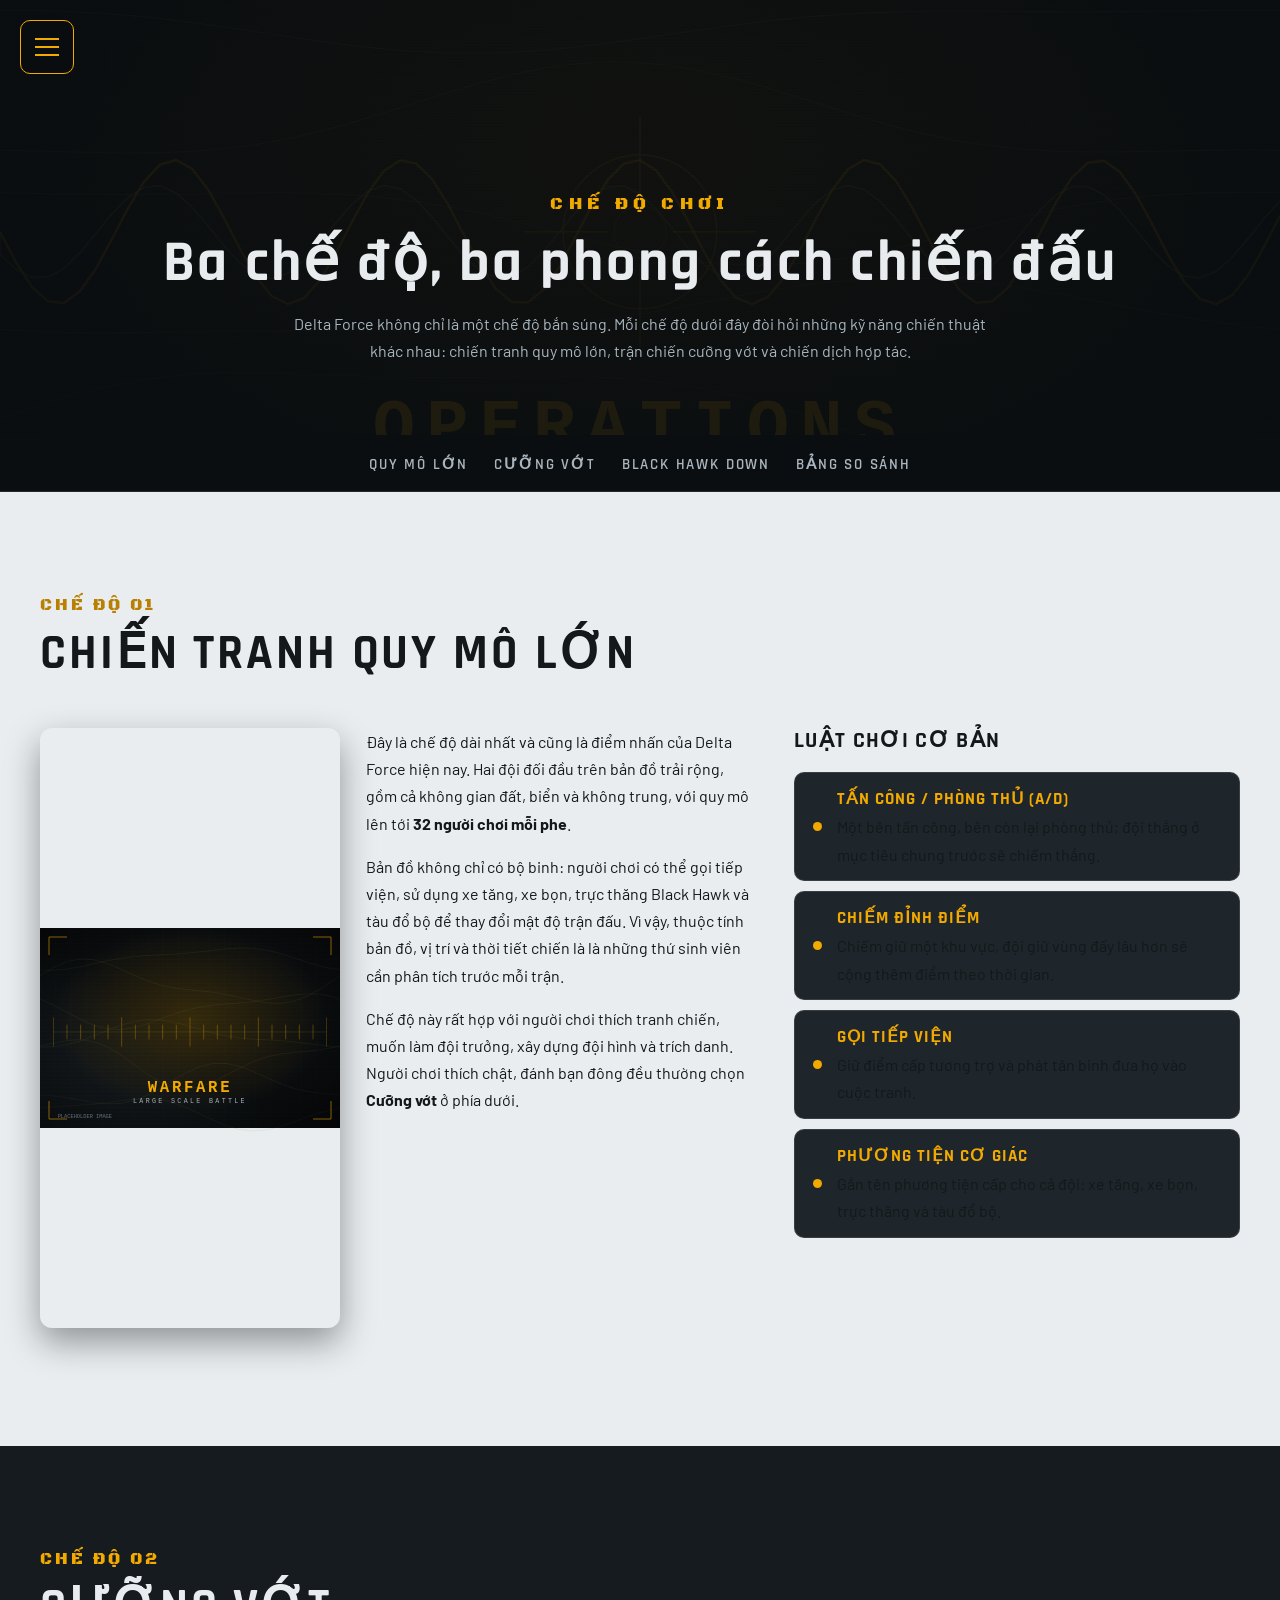
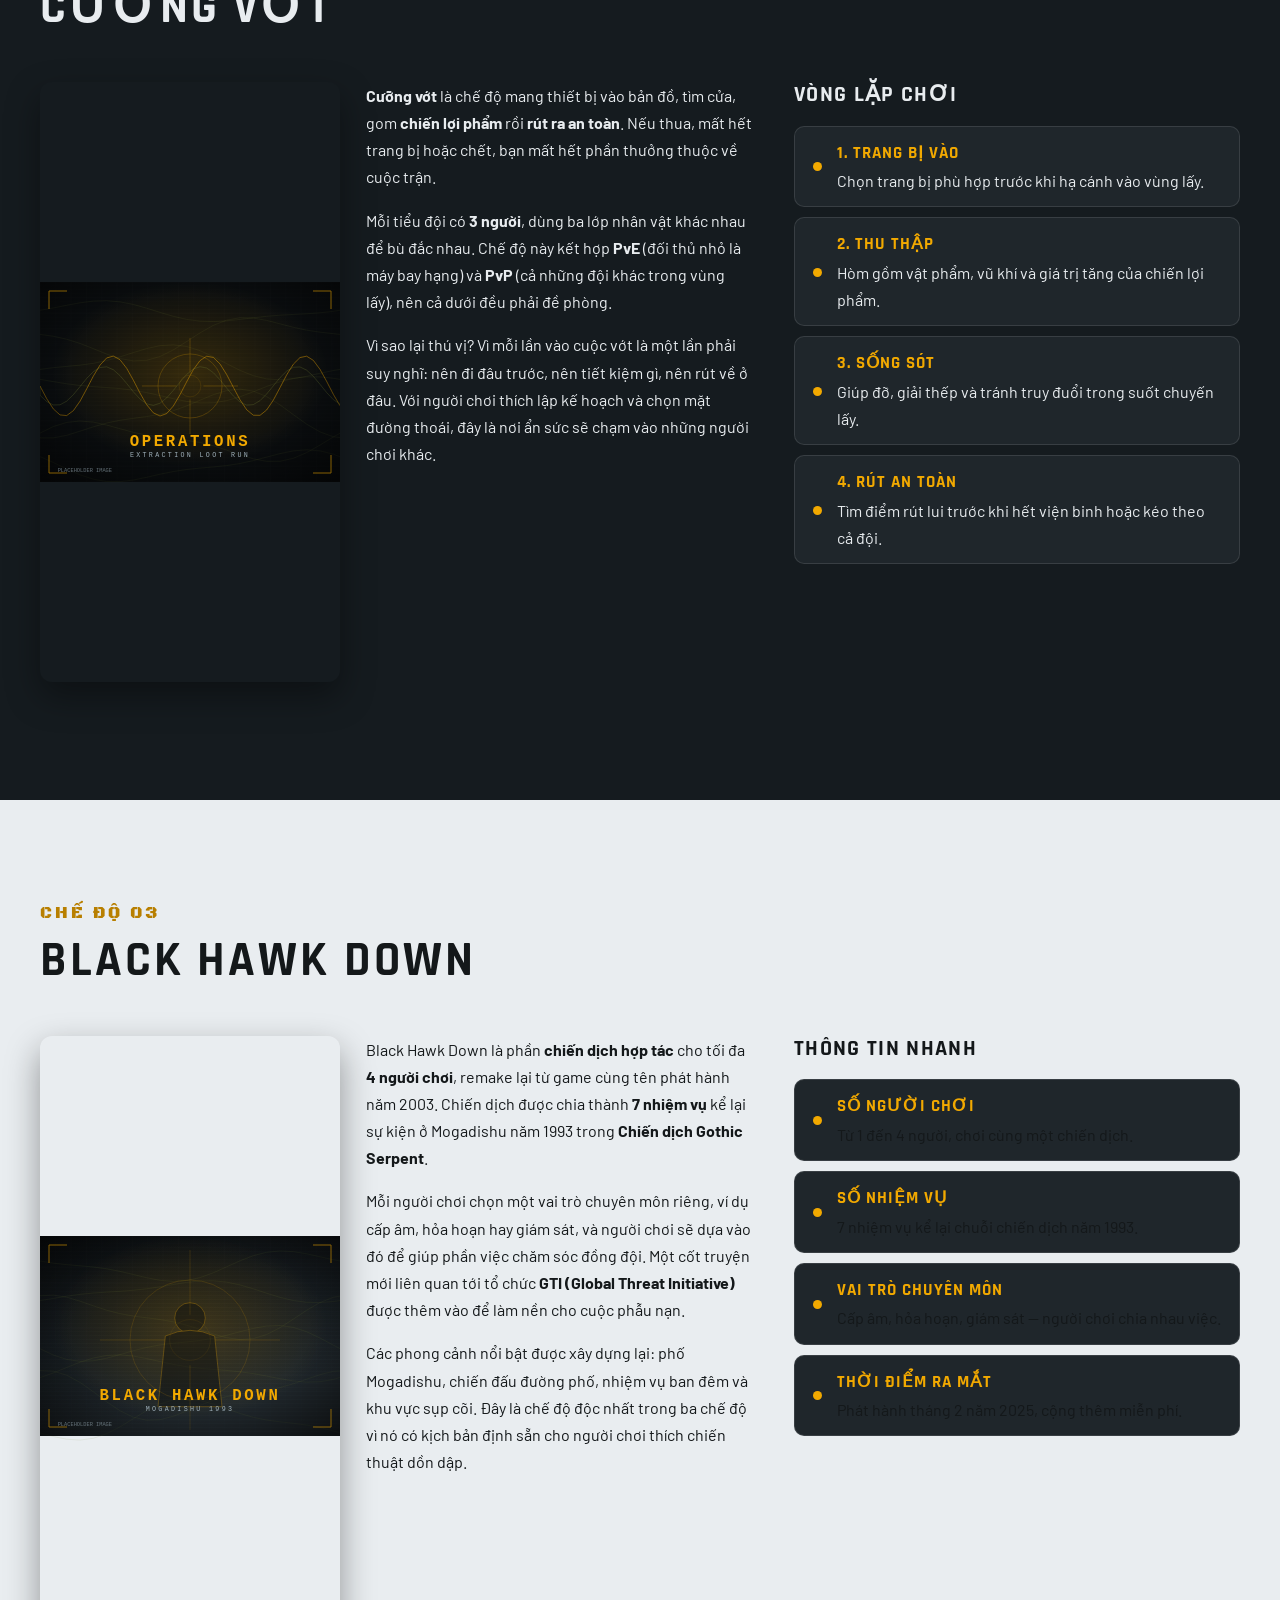
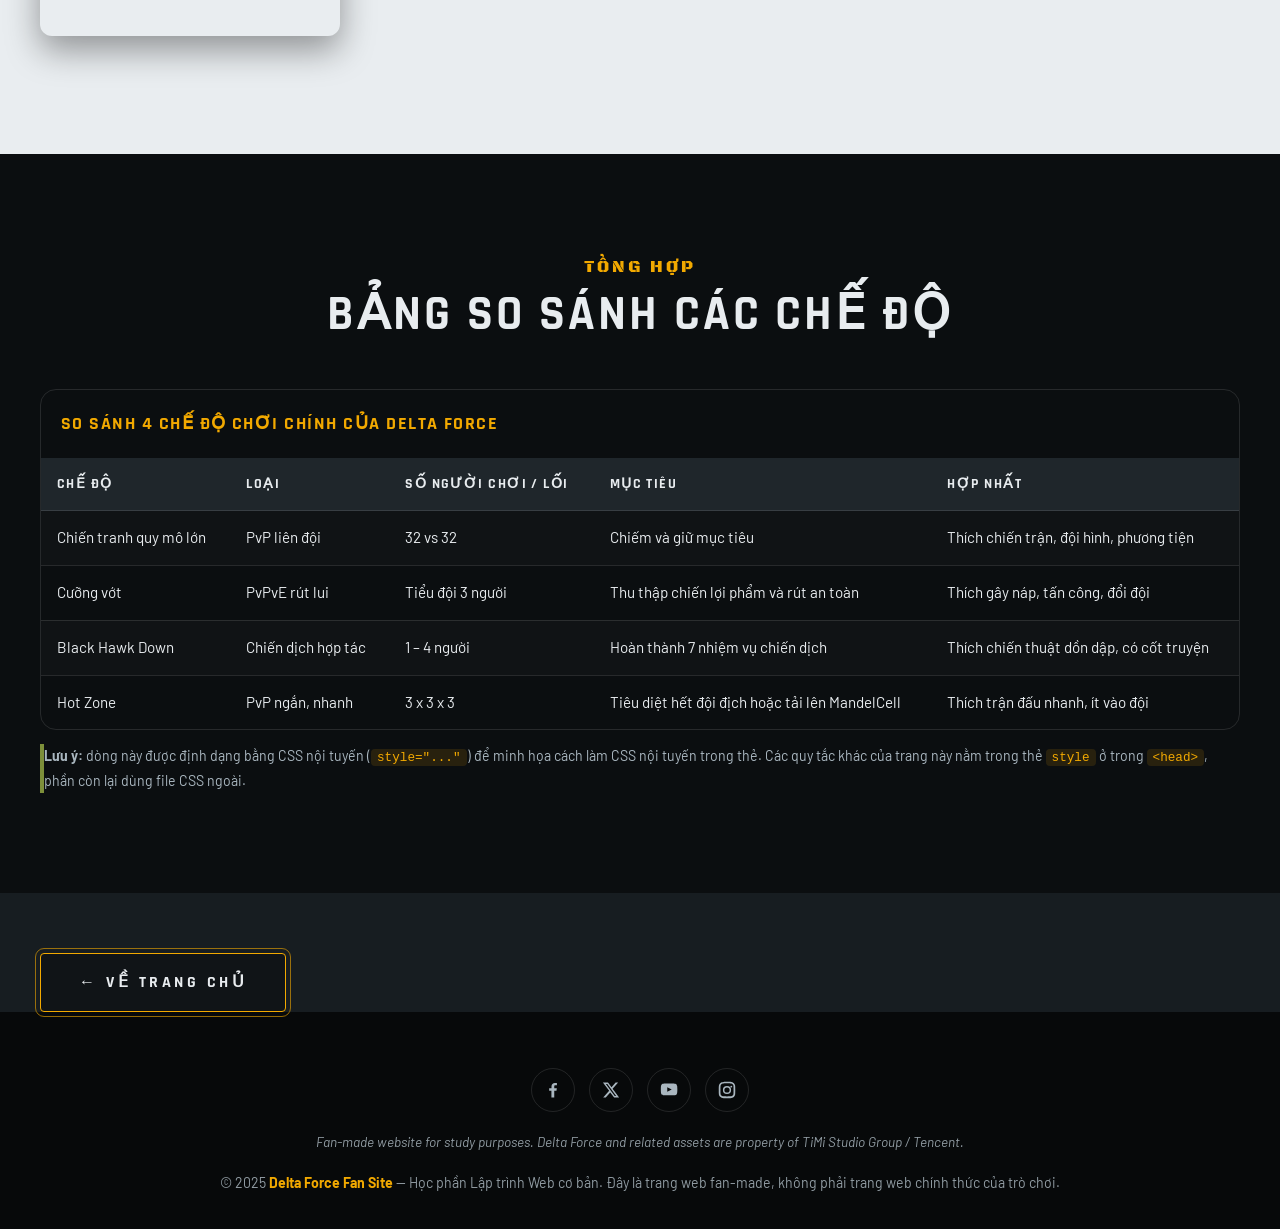
==== modes.html @ 4d18721b "up" ====
<!DOCTYPE html>
<html lang="vi">

<head>
    <meta charset="UTF-8">
    <meta name="viewport" content="width=device-width, initial-scale=1.0">
    <meta name="description"
        content="Chi tiết ba chế độ chơi của Delta Force: chiến tranh quy mô lớn, cưỡng vớt và chiến dịch Black Hawk Down, kèm bảng so sánh.">
    <meta name="author" content="Sinh viên - Học phần Lập trình Web cơ bản">
    <meta name="theme-color" content="#0b0e10">
    <title>Chế độ chơi | Delta Force - Fan-made</title>

    <!-- Y1: CSS ngoài (dùng chung với trang chủ) -->
    <link rel="preconnect" href="https://fonts.googleapis.com">
    <link rel="preconnect" href="https://fonts.gstatic.com" crossorigin>
    <link href="https://fonts.googleapis.com/css2?family=Rajdhani:wght@500;600;700&amp;family=Barlow:wght@400;500;600&amp;family=Black+Ops+One&amp;display=swap"
        rel="stylesheet">
    <link rel="stylesheet" href="css/style.css">
    <link rel="stylesheet" href="css/responsive.css">

    <!-- ============ Y1: CSS NỘI (internal) - chỉ dùng riêng cho trang này ============ -->
    <style>
        /* Đầu trang của trang con */
        .page-head {
            padding: 190px 0 70px;
            background:
                linear-gradient(rgba(11, 14, 16, .82), rgba(11, 14, 16, .92)),
                url("images/hero-2.svg") center / cover no-repeat;
            text-align: center;
        }

        .page-head__title {
            margin: 8px 0 14px;
            font-size: clamp(2.2rem, 6vw, 3.6rem);
        }

        .page-head__text {
            max-width: 720px;
            margin: 0 auto;
            color: var(--text-muted);
        }

        /* Thanh điều hướng nhanh giữa các mục (position: sticky) */
        .jump-nav {
            position: sticky;
            top: 0;
            z-index: 40;
            background: rgba(11, 14, 16, .96);
            border-bottom: 1px solid var(--line);
        }

        .jump-nav__list {
            display: flex;
            flex-wrap: wrap;
            justify-content: center;
            gap: 8px 26px;
            margin: 0;
            padding: 14px 0;
            list-style: none;
        }

        .jump-nav__link {
            font-family: var(--font-head);
            font-size: .95rem;
            font-weight: 600;
            letter-spacing: .12em;
            text-transform: uppercase;
            color: var(--text-muted);
        }

        .jump-nav__link:hover,
        .jump-nav__link:focus-visible {
            color: var(--accent);
        }

        /* Y3: float + clearfix - ảnh chạy bên cạnh văn bản */
        .mode-detail__prose::after {
            content: "";
            display: block;
            clear: both;
        }

        .mode-detail__float {
            float: left;
            width: 300px;
            margin: 0 26px 18px 0;
            border-radius: 12px;
            box-shadow: var(--shadow);
        }

        /* Bố cục 2 cột: văn bản + khung luật chơi */
        .mode-detail__grid {
            display: grid;
            grid-template-columns: 1.6fr 1fr;
            gap: 40px;
            align-items: start;
        }

        .mode-detail__aside-title {
            margin: 0 0 6px;
            font-family: var(--font-head);
            font-size: 1.4rem;
            letter-spacing: .06em;
            text-transform: uppercase;
        }

        /* Danh sách luật chơi */
        .rule-list {
            margin: 18px 0 0;
            padding: 0;
            list-style: none;
            display: grid;
            gap: 10px;
        }

        .rule-list__item {
            position: relative;
            padding: 12px 16px 12px 42px;
            background: var(--panel-2);
            border: 1px solid var(--line);
            border-radius: 10px;
        }

        /* Nút chấm to nhỏ bằng CSS thuần (không dùng icon) */
        .rule-list__item::before {
            content: "";
            position: absolute;
            left: 18px;
            top: 50%;
            width: 9px;
            height: 9px;
            margin-top: -4px;
            background: var(--accent);
            border-radius: 50%;
        }

        .rule-list__name {
            display: block;
            font-family: var(--font-head);
            font-size: 1.05rem;
            font-weight: 700;
            letter-spacing: .06em;
            text-transform: uppercase;
            color: var(--accent);
        }

        /* Bảng so sánh - cho phép cuộn ngang trên màn hình nhỏ */
        .table-wrap {
            overflow-x: auto;
            border: 1px solid var(--line);
            border-radius: 16px;
        }

        .compare-table {
            width: 100%;
            min-width: 720px;
            border-collapse: collapse;
            font-size: .95rem;
        }

        .compare-table caption {
            padding: 18px 20px;
            font-family: var(--font-head);
            font-size: 1.15rem;
            font-weight: 700;
            letter-spacing: .08em;
            text-transform: uppercase;
            text-align: left;
            color: var(--accent);
        }

        .compare-table th,
        .compare-table td {
            padding: 14px 16px;
            text-align: left;
            border-bottom: 1px solid var(--line);
        }

        .compare-table thead th {
            background: var(--panel-2);
            font-family: var(--font-head);
            font-size: .9rem;
            letter-spacing: .1em;
            text-transform: uppercase;
            color: var(--text);
            white-space: nowrap;
        }

        /* Y2: sọc kẻ xen kẽ bằng :nth-child - không dùng !important */
        .compare-table tbody tr:nth-child(odd) {
            background: rgba(255, 255, 255, .02);
        }

        /* Y2: hover đổi nền hàng */
        .compare-table tbody tr:hover {
            background: rgba(242, 169, 0, .12);
        }

        .compare-table tbody tr:last-child td {
            border-bottom: 0;
        }

        .table-hint {
            margin: 14px 0 0;
            font-size: .88rem;
            color: var(--text-muted);
        }

        .back-home {
            margin-top: 60px;
        }

        /* Đường kẻ nhấn mạnh cho dòng lưu ý */
        .note {
            border-left: 4px solid var(--accent);
        }

        @media (max-width: 768px) {
            .page-head {
                padding: 140px 0 56px;
            }

            .mode-detail__grid {
                grid-template-columns: 1fr;
                gap: 28px;
            }

            .mode-detail__float {
                float: none;
                width: 100%;
                margin: 0 0 18px;
            }
        }
    </style>
</head>

<body id="top">

    <!-- ============ MENU HAMBURGER THUẦN CSS (dùng :target) ============ -->
    <header class="site-header">
        <a class="nav-toggle" href="#menu" aria-label="Mở menu điều hướng">
            <span class="nav-toggle__bar" aria-hidden="true"></span>
            <span class="nav-toggle__bar" aria-hidden="true"></span>
            <span class="nav-toggle__bar" aria-hidden="true"></span>
        </a>

        <nav class="site-nav" id="menu" aria-label="Menu chính">
            <a class="site-nav__close" href="#top" aria-label="Đóng menu">&times;</a>
            <ul class="site-nav__list">
                <li class="site-nav__item"><a class="site-nav__link" href="index.html">Trang chủ</a></li>
                <li class="site-nav__item"><a class="site-nav__link" href="index.html#tinh-nang">Tính năng</a></li>
                <li class="site-nav__item"><a class="site-nav__link" href="index.html#gioi-thieu">Giới thiệu</a></li>
                <li class="site-nav__item"><a class="site-nav__link" href="index.html#lop-nhan-vat">Lớp
                        nhân vật</a></li>
                <li class="site-nav__item"><a class="site-nav__link" href="#che-do-1">Chế độ chơi</a></li>
                <li class="site-nav__item"><a class="site-nav__link" href="index.html#thu-vien">Thư
                        viện</a></li>
                <li class="site-nav__item"><a class="site-nav__link" href="index.html#lien-he">Liên hệ</a>
                </li>
            </ul>
        </nav>

        <a class="nav-overlay" href="#top" tabindex="-1" aria-hidden="true"></a>
    </header>

    <main>

        <!-- ============ ĐẦU TRANG ============ -->
        <section class="page-head">
            <div class="container">
                <p class="hero__kicker">Chế độ chơi</p>
                <h1 class="page-head__title">Ba chế độ, ba phong cách chiến đấu</h1>
                <p class="page-head__text">
                    Delta Force không chỉ là một chế độ bắn súng. Mỗi chế độ dưới đây đòi hỏi
                    những kỹ năng chiến thuật khác nhau: chiến tranh quy mô lớn, trận chiến
                    cưỡng vớt và chiến dịch hợp tác.
                </p>
            </div>
        </section>

        <!-- ============ ĐIỀU HƯỚNG NHANH (position: sticky) ============ -->
        <nav class="jump-nav" aria-label="Điều hướng nhanh">
            <div class="container">
                <ul class="jump-nav__list">
                    <li><a class="jump-nav__link" href="#che-do-1">Quy mô lớn</a></li>
                    <li><a class="jump-nav__link" href="#che-do-2">Cưỡng vớt</a></li>
                    <li><a class="jump-nav__link" href="#che-do-3">Black Hawk Down</a></li>
                    <li><a class="jump-nav__link" href="#bang-so-sanh">Bảng so sánh</a></li>
                </ul>
            </div>
        </nav>


        <!-- ============ CHẾ ĐỘ 1 ============ -->
        <section class="section mode-detail" id="che-do-1">
            <div class="container">
                <header class="section-head">
                    <p class="section-head__script">Chế độ 01</p>
                    <h2 class="section-head__title">Chiến tranh quy mô lớn</h2>
                </header>

                <div class="mode-detail__grid">
                    <!-- Y3: float + clearfix (ảnh chạy bên cạnh văn bản) -->
                    <div class="mode-detail__prose">
                        <img class="mode-detail__float" src="images/mode-warfare.svg"
                            alt="Ảnh minh họa chế độ chiến tranh quy mô lớn" width="900" height="600">
                        <p>
                            Đây là chế độ dài nhất và cũng là điểm nhấn của Delta Force hiện nay.
                            Hai đội đối đầu trên bản đồ trải rộng, gồm cả không gian đất, biển
                            và không trung, với quy mô lên tới <strong>32 người chơi mỗi phe</strong>.
                        </p>
                        <p>
                            Bản đồ không chỉ có bộ binh: người chơi có thể gọi tiếp viện, sử dụng
                            xe tăng, xe bọn, trực thăng Black Hawk và tàu đổ bộ để thay đổi
                            mật độ trận đấu. Vì vậy, thuộc tính bản đồ, vị trí và thời tiết chiến
                            là là những thứ sinh viên cần phân tích trước mỗi trận.
                        </p>
                        <p>
                            Chế độ này rất hợp với người chơi thích tranh chiến, muốn làm đội trưởng,
                            xây dựng đội hình và trích danh. Người chơi thích chật, đánh bạn
                            đông đều thường chọn <strong>Cưỡng vớt</strong> ở phía dưới.
                        </p>
                    </div>

                    <aside class="mode-detail__aside">
                        <h3 class="mode-detail__aside-title">Luật chơi cơ bản</h3>
                        <ul class="rule-list">
                            <li class="rule-list__item">
                                <span class="rule-list__name">Tấn công / Phòng thủ (A/D)</span>
                                Một bên tấn công, bên còn lại phòng thủ; đội thắng ở mục tiêu chung
                                trước sẽ chiếm thắng.
                            </li>
                            <li class="rule-list__item">
                                <span class="rule-list__name">Chiếm đỉnh điểm</span>
                                Chiếm giữ một khu vực, đội giữ vùng đấy lâu hơn sẽ cộng thêm
                                điểm theo thời gian.
                            </li>
                            <li class="rule-list__item">
                                <span class="rule-list__name">Gọi tiếp viện</span>
                                Giữ điểm cấp tương trợ và phát tân binh đưa họ vào cuộc tranh.
                            </li>
                            <li class="rule-list__item">
                                <span class="rule-list__name">Phương tiện cơ giác</span>
                                Gắn tên phương tiện cấp cho cả đội: xe tăng, xe bọn, trực thăng và
                                tàu đổ bộ.
                            </li>
                        </ul>
                    </aside>
                </div>
            </div>
        </section>


        <!-- ============ CHẾ ĐỘ 2 ============ -->
        <section class="section section--grey mode-detail" id="che-do-2">
            <div class="container">
                <header class="section-head">
                    <p class="section-head__script">Chế độ 02</p>
                    <h2 class="section-head__title">Cưỡng vớt</h2>
                </header>

                <div class="mode-detail__grid">
                    <div class="mode-detail__prose">
                        <img class="mode-detail__float" src="images/mode-operations.svg"
                            alt="Ảnh minh họa chế độ cưỡng vớt" width="900" height="600">
                        <p>
                            <strong>Cưỡng vớt</strong> là chế độ mang thiết bị vào bản đồ, tìm cửa,
                            gom <strong>chiến lợi phẩm</strong> rồi <strong>rút ra an toàn</strong>.
                            Nếu thua, mất hết trang bị hoặc chết, bạn mất hết phần thưởng
                            thuộc về cuộc trận.
                        </p>
                        <p>
                            Mỗi tiểu đội có <strong>3 người</strong>, dùng ba lớp nhân vật khác nhau
                            để bù đắc nhau. Chế độ này kết hợp <strong>PvE</strong> (đối thủ nhỏ là
                            máy bay hạng) và <strong>PvP</strong> (cả những đội khác trong vùng lấy),
                            nên cả dưới đều phải đề phòng.
                        </p>
                        <p>
                            Vì sao lại thú vị? Vì mỗi lần vào cuộc vớt là một lần phải suy nghĩ: nên đi
                            đâu trước, nên tiết kiệm gì, nên rút về ở đâu. Với người chơi thích lập
                            kế hoạch và chọn mặt đường thoái, đây là nơi ẩn sức sẽ chạm vào những
                            người chơi khác.
                        </p>
                    </div>

                    <aside class="mode-detail__aside">
                        <h3 class="mode-detail__aside-title">Vòng lặp chơi</h3>
                        <ul class="rule-list">
                            <li class="rule-list__item">
                                <span class="rule-list__name">1. Trang bị vào</span>
                                Chọn trang bị phù hợp trước khi hạ cánh vào vùng lấy.
                            </li>
                            <li class="rule-list__item">
                                <span class="rule-list__name">2. Thu thập</span>
                                Hòm gồm vật phẩm, vũ khí và giá trị tăng của chiến lợi phẩm.
                            </li>
                            <li class="rule-list__item">
                                <span class="rule-list__name">3. Sống sót</span>
                                Giúp đỡ, giải thếp và tránh truy đuổi trong suốt chuyến lấy.
                            </li>
                            <li class="rule-list__item">
                                <span class="rule-list__name">4. Rút an toàn</span>
                                Tìm điểm rút lui trước khi hết viện binh hoặc kéo theo cả đội.
                            </li>
                        </ul>
                    </aside>
                </div>
            </div>
        </section>


        <!-- ============ CHẾ ĐỘ 3 ============ -->
        <section class="section mode-detail" id="che-do-3">
            <div class="container">
                <header class="section-head">
                    <p class="section-head__script">Chế độ 03</p>
                    <h2 class="section-head__title">Black Hawk Down</h2>
                </header>

                <div class="mode-detail__grid">
                    <div class="mode-detail__prose">
                        <img class="mode-detail__float" src="images/mode-campaign.svg"
                            alt="Ảnh minh họa chiến dịch Black Hawk Down" width="900" height="600">
                        <p>
                            Black Hawk Down là phần <strong>chiến dịch hợp tác</strong> cho tối
                            đa <strong>4 người chơi</strong>, remake lại từ game cùng tên
                            phát hành năm 2003. Chiến dịch được chia thành
                            <strong>7 nhiệm vụ</strong> kể lại sự kiện ở Mogadishu năm 1993
                            trong <strong>Chiến dịch Gothic Serpent</strong>.
                        </p>
                        <p>
                            Mỗi người chơi chọn một vai trò chuyên môn riêng, ví dụ cấp âm,
                            hỏa hoạn hay giám sát, và người chơi sẽ dựa vào đó để giúp phần
                            việc chăm sóc đồng đội. Một cốt truyện mới liên quan tới tổ chức
                            <strong>GTI (Global Threat Initiative)</strong> được thêm vào
                            để làm nền cho cuộc phẫu nạn.
                        </p>
                        <p>
                            Các phong cảnh nổi bật được xây dựng lại: phố Mogadishu, chiến đấu
                            đường phố, nhiệm vụ ban đêm và khu vực sụp cõi. Đây là chế độ độc
                            nhất trong ba chế độ vì nó có kịch bản định sẵn cho người chơi
                            thích chiến thuật dồn dập.
                        </p>
                    </div>

                    <aside class="mode-detail__aside">
                        <h3 class="mode-detail__aside-title">Thông tin nhanh</h3>
                        <ul class="rule-list">
                            <li class="rule-list__item">
                                <span class="rule-list__name">Số người chơi</span>
                                Từ 1 đến 4 người, chơi cùng một chiến dịch.
                            </li>
                            <li class="rule-list__item">
                                <span class="rule-list__name">Số nhiệm vụ</span>
                                7 nhiệm vụ kể lại chuỗi chiến dịch năm 1993.
                            </li>
                            <li class="rule-list__item">
                                <span class="rule-list__name">Vai trò chuyên môn</span>
                                Cấp âm, hỏa hoạn, giám sát &mdash; người chơi chia nhau việc.
                            </li>
                            <li class="rule-list__item">
                                <span class="rule-list__name">Thời điểm ra mắt</span>
                                Phát hành tháng 2 năm 2025, cộng thêm miễn phí.
                            </li>
                        </ul>
                    </aside>
                </div>
            </div>
        </section>


        <!-- ============ BẢNG SO SÁNH ============ -->
        <section class="section section--dark" id="bang-so-sanh">
            <div class="container">
                <header class="section-head section-head--center">
                    <p class="section-head__script">Tổng hợp</p>
                    <h2 class="section-head__title">Bảng so sánh các chế độ</h2>
                </header>

                <!-- Y3: overflow-x để bảng không làm tràn trang khi màn hình nhỏ -->
                <div class="table-wrap" tabindex="0" role="region" aria-label="Bảng so sánh các chế độ chơi">
                    <table class="compare-table">
                        <caption>So sánh 4 chế độ chơi chính của Delta Force</caption>
                        <thead>
                            <tr>
                                <th scope="col">Chế độ</th>
                                <th scope="col">Loại</th>
                                <th scope="col">Số người chơi / lối</th>
                                <th scope="col">Mục tiêu</th>
                                <th scope="col">Hợp nhất</th>
                            </tr>
                        </thead>
                        <tbody>
                            <tr>
                                <td>Chiến tranh quy mô lớn</td>
                                <td>PvP liên đội</td>
                                <td>32 vs 32</td>
                                <td>Chiếm và giữ mục tiêu</td>
                                <td>Thích chiến trận, đội hình, phương tiện</td>
                            </tr>
                            <tr>
                                <td>Cưỡng vớt</td>
                                <td>PvPvE rút lui</td>
                                <td>Tiểu đội 3 người</td>
                                <td>Thu thập chiến lợi phẩm và rút an toàn</td>
                                <td>Thích gây náp, tấn công, đổi đội</td>
                            </tr>
                            <tr>
                                <td>Black Hawk Down</td>
                                <td>Chiến dịch hợp tác</td>
                                <td>1 &ndash; 4 người</td>
                                <td>Hoàn thành 7 nhiệm vụ chiến dịch</td>
                                <td>Thích chiến thuật dồn dập, có cốt truyện</td>
                            </tr>
                            <tr>
                                <td>Hot Zone</td>
                                <td>PvP ngắn, nhanh</td>
                                <td>3 x 3 x 3</td>
                                <td>Tiêu diệt hết đội địch hoặc tải lên MandelCell</td>
                                <td>Thích trận đấu nhanh, ít vào đội</td>
                            </tr>
                        </tbody>
                    </table>
                </div>

                <!-- Y1: ví dụ INLINE CSS (thuộc tính style nằm trong thẻ HTML) -->
                <p class="note table-hint" style="border-left-color: #7d8f3a;">
                    <strong>Lưu ý:</strong> dòng này được định dạng bằng CSS nội tuyến
                    (<code>style="..."</code>) để minh họa cách làm CSS nội tuyến trong thẻ. Các quy
                    tắc khác của trang này nằm trong thẻ <code>style</code> ở trong
                    <code>&lt;head&gt;</code>, phần còn lại dùng file CSS ngoài.
                </p>
            </div>
        </section>

        <div class="container back-home">
            <a class="btn btn--outline-dark" href="index.html">&larr; Về trang chủ</a>
        </div>

    </main>


    <!-- ============ Y3: FOOTER ============ -->
    <footer class="site-footer">
        <div class="container site-footer__inner">

            <ul class="social">
                <li class="social__item">
                    <a class="social__link" href="#" aria-label="Facebook">
                        <svg viewBox="0 0 24 24" width="20" height="20" aria-hidden="true" focusable="false">
                            <path
                                d="M13.5 21v-8h2.7l.4-3.1h-3.1V7.9c0-.9.25-1.5 1.55-1.5h1.65V3.6c-.3-.04-1.3-.13-2.45-.13-2.4 0-4.05 1.47-4.05 4.17V9.9H7.4V13h2.7v8h3.4z"
                                fill="currentColor" />
                        </svg>
                    </a>
                </li>
                <li class="social__item">
                    <a class="social__link" href="#" aria-label="X (Twitter)">
                        <svg viewBox="0 0 24 24" width="20" height="20" aria-hidden="true" focusable="false">
                            <path
                                d="M17.53 3h3.06l-6.69 7.64L21.75 21h-5.98l-4.7-6.13L5.7 21H2.63l7.15-8.17L2.25 3h6.13l4.25 5.6L17.53 3zm-1.07 16.2h1.7L7.62 4.72H5.8l10.66 14.48z"
                                fill="currentColor" />
                        </svg>
                    </a>
                </li>
                <li class="social__item">
                    <a class="social__link" href="#" aria-label="YouTube">
                        <svg viewBox="0 0 24 24" width="20" height="20" aria-hidden="true" focusable="false">
                            <path
                                d="M21.6 7.2s-.2-1.4-.8-2c-.75-.8-1.6-.8-2-.85C16 4.2 12 4.2 12 4.2s-4 0-6.8.2c-.4.05-1.25.05-2 .85-.6.6-.8 2-.8 2S2.2 8.8 2.2 10.5v1.5c0 1.6.2 3.3.2 3.3s.2 1.4.8 2c.75.8 1.75.75 2.2.85 1.6.15 6.8.2 6.8.2s4 0 6.8-.2c.4-.06 1.25-.06 2-.86.6-.6.8-2 .8-2s.2-1.6.2-3.3v-1.5c0-1.7-.2-3.3-.2-3.3zM9.9 14.2V8.6l5.4 2.8-5.4 2.8z"
                                fill="currentColor" />
                        </svg>
                    </a>
                </li>
                <li class="social__item">
                    <a class="social__link" href="#" aria-label="Instagram">
                        <svg viewBox="0 0 24 24" width="20" height="20" aria-hidden="true" focusable="false">
                            <path
                                d="M12 2.2c-2.7 0-3 0-4.05.06-1.05.05-1.77.22-2.4.46a4.9 4.9 0 00-1.78 1.16 4.9 4.9 0 00-1.16 1.78c-.24.63-.41 1.35-.46 2.4C2.1 9 2.1 9.3 2.1 12s0 3 .06 4.05c.05 1.05.22 1.77.46 2.4a4.9 4.9 0 001.16 1.78 4.9 4.9 0 001.78 1.16c.63.24 1.35.41 2.4.46 1.05.06 1.35.06 4.05.06s3 0 4.05-.06c1.05-.05 1.77-.22 2.4-.46a5.1 5.1 0 002.94-2.94c.24-.63.41-1.35.46-2.4.06-1.05.06-1.35.06-4.05s0-3-.06-4.05c-.05-1.05-.22-1.77-.46-2.4a4.9 4.9 0 00-1.16-1.78 4.9 4.9 0 00-1.78-1.16c-.63-.24-1.35-.41-2.4-.46C15 2.2 14.7 2.2 12 2.2zm0 1.8c2.66 0 2.95 0 4 .06.9.04 1.4.19 1.72.32.43.17.74.37 1.06.69.32.32.52.63.69 1.06.13.32.28.83.32 1.72.06 1.05.06 1.34.06 4s0 2.95-.06 4c-.04.9-.19 1.4-.32 1.72a2.9 2.9 0 01-.69 1.06 2.9 2.9 0 01-1.06.69c-.32.13-.83.28-1.72.32-1.05.06-1.34.06-4 .06s-2.95 0-4-.06c-.9-.04-1.4-.19-1.72-.32a2.9 2.9 0 01-1.06-.69 2.9 2.9 0 01-.69-1.06c-.13-.32-.28-.83-.32-1.72-.06-1.05-.06-1.34-.06-4s0-2.95.06-4c.04-.9.19-1.4.32-1.72.17-.43.37-.74.69-1.06.32-.32.63-.52 1.06-.69.32-.13.83-.28 1.72-.32 1.05-.06 1.34-.06 4-.06zm0 3.06a4.94 4.94 0 110 9.88 4.94 4.94 0 010-9.88zm0 1.8a3.14 3.14 0 100 6.28 3.14 3.14 0 000-6.28zm5.14-2.1a1.15 1.15 0 110 2.3 1.15 1.15 0 010-2.3z"
                                fill="currentColor" />
                        </svg>
                    </a>
                </li>
            </ul>

            <!-- Dòng cảnh báo bắt buộc theo đề bài -->
            <p class="site-footer__disclaimer">
                Fan-made website for study purposes. Delta Force and related assets are property of
                TiMi Studio Group / Tencent.
            </p>

            <p class="site-footer__copy">
                &copy; 2025 <strong>Delta Force Fan Site</strong> &mdash; Học phần Lập trình Web cơ bản.
                Đây là trang web fan-made, không phải trang web chính thức của trò chơi.
            </p>
        </div>
    </footer>

</body>

</html>
---- css/style.css ----
@charset "UTF-8";

/* ===================================================================
   DELTA FORCE - FAN SITE
   File CSS chính (Y1: CSS ngoài)
   Toàn bộ trang dùng HTML5 + CSS3, KHÔNG dùng JavaScript.
   =================================================================== */


/* ---------- 1. BIẾN CSS (Y1: design token) ---------- */
:root {
    /* Màu nền */
    --bg-dark: #0b0e10;
    --panel: #171d21;
    --panel-2: #1f262b;
    --light-bg: #e9edf0;
    --paper: #ffffff;

    /* Màu nhấn: hổ phách - dùng nhất quán cho toàn trang */
    --accent: #f2a900;
    --accent-dark: #b87f00;
    --accent-ink: #8a5f00;
    --olive: #7d8f3a;

    /* Màu chữ */
    --text: #e8ecef;
    --text-muted: #a9b6bf;
    --text-dark: #14181a;
    --text-grey: #5a656c;

    /* Đường viền */
    --line: rgba(232, 236, 239, .12);
    --line-light: #c9d2d8;

    /* Font */
    --font-head: "Rajdhani", "Segoe UI", Arial, sans-serif;
    --font-body: "Barlow", "Segoe UI", Arial, sans-serif;
    --font-script: "Black Ops One", "Impact", sans-serif;

    /* Bo góc và đổ bóng */
    --radius: 16px;
    --radius-sm: 12px;
    --shadow: 0 14px 34px rgba(0, 0, 0, .38);
    --shadow-hover: 0 22px 48px rgba(0, 0, 0, .55);

    /* Nhịp chuyển động */
    --t-fast: .25s ease;
    --t-base: .3s ease;
    --t-slow: .5s ease;
}


/* ---------- 2. ĐẶT LẠI MẶC ĐỊNH + CƠ BẢN (Y2: box model) ---------- */
*,
*::before,
*::after {
    box-sizing: border-box;
}

html {
    scroll-behavior: smooth;
}

body {
    margin: 0;
    background: var(--panel);
    color: var(--text);
    font-family: var(--font-body);
    font-size: 1rem;
    line-height: 1.7;
    -webkit-font-smoothing: antialiased;
}

h1,
h2,
h3 {
    margin: 0;
    font-family: var(--font-head);
    font-weight: 700;
    line-height: 1.15;
    letter-spacing: .04em;
}

p {
    margin: 0 0 16px;
}

img {
    max-width: 100%;
}

ul {
    margin: 0;
    padding: 0;
    list-style: none;
}

a {
    color: inherit;
    text-decoration: none;
}

code {
    font-family: Consolas, "Courier New", monospace;
    font-size: .9em;
    background: rgba(242, 169, 0, .12);
    color: var(--accent);
    padding: 1px 6px;
    border-radius: 4px;
}


/* ---------- 3. TIỆN ÍCH BỐ CỤC (Y3: canh giữa bằng margin auto) ---------- */
.container {
    width: min(1200px, 100% - 40px);
    margin-inline: auto;
}

.section {
    padding: 100px 0;
    background: var(--light-bg);
    color: var(--text-dark);
}

.section--dark {
    background: var(--bg-dark);
    color: var(--text);
}

.section--grey {
    background: #151b1f;
    color: var(--text);
}

/* neo bấm: chừa chỗ cho thanh menu dính ở trên cùng */
section[id] {
    scroll-margin-top: 72px;
}


/* ---------- 4. TIÊU ĐỀ KHỐI ---------- */
.section-head {
    margin-bottom: 46px;
}

.section-head--center {
    text-align: center;
}

.section-head__script {
    margin: 0 0 6px;
    font-family: var(--font-script);
    font-size: 1.05rem;
    letter-spacing: .18em;
    text-transform: uppercase;
    color: var(--accent-dark);
}

.section--dark .section-head__script,
.section--grey .section-head__script {
    color: var(--accent);
}

.section-head__title {
    font-size: clamp(2rem, 4.6vw, 3rem);
    text-transform: uppercase;
    letter-spacing: .06em;
}

.section-head__text {
    max-width: 620px;
    margin: 14px auto 0;
    color: var(--text-grey);
}


/* ---------- 5. NÚT BẤM (Y2: viền đôi + chuyển động 0.3s) ---------- */
.btn {
    display: inline-flex;
    align-items: center;
    justify-content: center;
    gap: 10px;
    padding: 15px 38px;
    font-family: var(--font-head);
    font-size: 1rem;
    font-weight: 700;
    letter-spacing: .22em;
    text-transform: uppercase;
    border: 1px solid var(--accent);
    border-radius: 4px;
    /* viền đôi: viền trong + viền ngoài lùi 4px */
    outline: 1px solid var(--accent);
    outline-offset: 4px;
    transition: background var(--t-base), color var(--t-base), transform var(--t-base);
}

.btn--accent {
    background: var(--accent);
    color: var(--text-dark);
}

.btn--accent:hover,
.btn--accent:focus-visible {
    background: var(--paper);
    color: var(--accent-ink);
    transform: translateY(-3px);
}

.btn--outline {
    background: transparent;
    color: var(--text-dark);
}

.btn--outline:hover,
.btn--outline:focus-visible {
    background: var(--accent);
    color: var(--text-dark);
    transform: translateY(-3px);
}

/* Cùng kiểu viền nhưng dành cho nền tối: có lớp nền mờ bên trong + chữ sáng */
.btn--outline-dark {
    background: rgba(11, 14, 16, .55);
    color: var(--text);
    border-color: var(--accent);
    outline-color: rgba(242, 169, 0, .6);
}

.btn--outline-dark:hover,
.btn--outline-dark:focus-visible {
    background: var(--accent);
    color: var(--text-dark);
    transform: translateY(-3px);
}


/* ---------- 6. MENU HAMBURGER THUẦN CSS (Y4: :target) ---------- */
.site-header {
    position: relative;
    z-index: 60;
}

/* Nút hamburger cố định ở góc trên bên trái (position: fixed) */
.nav-toggle {
    position: fixed;
    top: 20px;
    left: 20px;
    z-index: 70;
    display: grid;
    place-content: center;
    gap: 6px;
    width: 54px;
    height: 54px;
    padding: 0;
    background: rgba(11, 14, 16, .88);
    border: 1px solid var(--accent);
    border-radius: 10px;
    cursor: pointer;
    transition: background var(--t-base), transform var(--t-base);
}

.nav-toggle:hover,
.nav-toggle:focus-visible {
    background: var(--accent);
    transform: scale(1.05);
}

.nav-toggle__bar {
    display: block;
    width: 24px;
    height: 2px;
    background: var(--accent);
    transition: background var(--t-base);
}

.nav-toggle:hover .nav-toggle__bar,
.nav-toggle:focus-visible .nav-toggle__bar {
    background: var(--text-dark);
}

/* Bảng menu trượt vào từ bên trái */
.site-nav {
    position: fixed;
    top: 0;
    left: 0;
    z-index: 65;
    display: flex;
    flex-direction: column;
    width: min(320px, 84vw);
    height: 100vh;
    padding: 96px 26px 30px;
    background: var(--bg-dark);
    border-right: 1px solid var(--line);
    box-shadow: var(--shadow);
    transform: translateX(-100%);
    visibility: hidden;
    transition: transform .35s ease, visibility 0s linear .35s;
}

/* Khi :target trỏ tới #menu thì bảng menu hiện ra */
.site-nav:target {
    transform: translateX(0);
    visibility: visible;
    transition: transform .35s ease, visibility 0s;
}

.site-nav__close {
    position: absolute;
    top: 22px;
    right: 22px;
    font-size: 2.4rem;
    line-height: 1;
    color: var(--text-muted);
    transition: color var(--t-base);
}

.site-nav__close:hover,
.site-nav__close:focus-visible {
    color: var(--accent);
}

.site-nav__list {
    display: flex;
    flex-direction: column;
    gap: 6px;
}

.site-nav__link {
    display: block;
    padding: 13px 14px;
    font-family: var(--font-head);
    font-size: 1.1rem;
    font-weight: 600;
    letter-spacing: .12em;
    text-transform: uppercase;
    color: var(--text-muted);
    border-left: 3px solid transparent;
    transition: color var(--t-fast), border-color var(--t-fast), background var(--t-fast);
}

.site-nav__link:hover,
.site-nav__link:focus-visible {
    color: var(--accent);
    background: var(--panel-2);
    border-left-color: var(--accent);
}

/* Nền phủ mờ phủ toàn trang, chỉ hiện khi menu mở */
.nav-overlay {
    position: fixed;
    inset: 0;
    z-index: 55;
    background: rgba(4, 6, 7, .65);
    opacity: 0;
    visibility: hidden;
    transition: opacity var(--t-base), visibility var(--t-base);
}

.site-nav:target~.nav-overlay {
    opacity: 1;
    visibility: visible;
}


/* ---------- 7. HERO + SLIDESHOW THUẦN CSS (Y4: radio + label) ---------- */
.hero {
    background: var(--bg-dark);
}

.hero__banner {
    position: relative;
    min-height: 680px;
    overflow: hidden;
}

/* Ẩn 3 radio nhưng vẫn dùng được với label (và vẫn focus được bằng bàn phím) */
.hero__radio {
    position: absolute;
    width: 1px;
    height: 1px;
    margin: 0;
    opacity: 0;
}

/* Khi nhóm radio được focus bằng bàn phím thì khoanh vùng các nút điều khiển */
.hero__banner:has(.hero__radio:focus-visible) .hero__dots,
.hero__banner:has(.hero__radio:focus-visible) .hero__arrow {
    outline: 2px solid var(--accent);
    outline-offset: 4px;
}

.hero__slides {
    position: absolute;
    inset: 0;
}

.hero__slide {
    position: absolute;
    inset: 0;
    margin: 0;
    opacity: 0;
    visibility: hidden;
    transition: opacity .8s ease, visibility .8s;
}

.hero__image {
    width: 100%;
    height: 100%;
    object-fit: cover;
}

/* Slide đang được chọn sẽ hiện ra */
#s1:checked~.hero__slides .hero__slide--1,
#s2:checked~.hero__slides .hero__slide--2,
#s3:checked~.hero__slides .hero__slide--3 {
    opacity: 1;
    visibility: visible;
}

/* Y2: ảnh chạy chậm (hiệu ứng Ken Burns) trên slide active */
#s1:checked~.hero__slides .hero__slide--1 .hero__image,
#s2:checked~.hero__slides .hero__slide--2 .hero__image,
#s3:checked~.hero__slides .hero__slide--3 .hero__image {
    animation: hero-zoom 12s ease-out both;
}

.hero__overlay {
    position: absolute;
    inset: 0;
    z-index: 2;
    background:
        linear-gradient(180deg, rgba(11, 14, 16, .82) 0%, rgba(11, 14, 16, .55) 45%, rgba(11, 14, 16, .92) 100%);
}

.hero__content {
    position: relative;
    z-index: 3;
    max-width: 880px;
    padding: 200px 0 140px;
    text-align: center;
}

.hero__kicker {
    margin: 0 0 10px;
    font-family: var(--font-script);
    font-size: 1.1rem;
    letter-spacing: .3em;
    text-transform: uppercase;
    color: var(--accent);
}

.hero__title {
    margin: 0 0 18px;
    font-size: clamp(3rem, 9vw, 6.6rem);
    font-weight: 700;
    letter-spacing: .16em;
    text-transform: uppercase;
    text-shadow: 0 6px 30px rgba(0, 0, 0, .55);
}

.hero__desc {
    max-width: 640px;
    margin: 0 auto 32px;
    color: #d6dde2;
}

/* Mũi tên trước / sau: 6 biến thể, mặc định ẩn hết */
.hero__arrow {
    position: absolute;
    top: 50%;
    z-index: 4;
    display: none;
    place-items: center;
    width: 48px;
    height: 48px;
    margin-top: -24px;
    color: var(--text);
    background: rgba(11, 14, 16, .6);
    border: 1px solid var(--line);
    border-radius: 50%;
    cursor: pointer;
    transition: background var(--t-base), color var(--t-base), border-color var(--t-base);
}

.hero__arrow:hover,
.hero__arrow:focus-visible {
    background: var(--accent);
    border-color: var(--accent);
    color: var(--text-dark);
}

.hero__arrow--prev {
    left: 22px;
}

.hero__arrow--next {
    right: 22px;
}

#s1:checked~.hero__arrow--prev-1,
#s2:checked~.hero__arrow--prev-2,
#s3:checked~.hero__arrow--prev-3,
#s1:checked~.hero__arrow--next-1,
#s2:checked~.hero__arrow--next-2,
#s3:checked~.hero__arrow--next-3 {
    display: grid;
}

/* Ba chấm điều khiển */
.hero__dots {
    position: absolute;
    bottom: 30px;
    left: 50%;
    z-index: 4;
    display: flex;
    gap: 10px;
    transform: translateX(-50%);
}

.hero__dot {
    display: block;
    width: 34px;
    height: 4px;
    background: rgba(232, 236, 239, .35);
    border-radius: 999px;
    cursor: pointer;
    transition: width var(--t-base), background var(--t-base);
}
.hero__dot:hover {
    background: rgba(232, 236, 239, .7);
}

#s1:checked~.hero__dots .hero__dot--1,
#s2:checked~.hero__dots .hero__dot--2,
#s3:checked~.hero__dots .hero__dot--3 {
    width: 56px;
    background: var(--accent);
}


/* ---------- 8. TÍNH NĂNG (Y3: Flexbox 4 cột) ---------- */
.features__list {
    display: flex;
    flex-wrap: wrap;
    gap: 24px;
}

.features__item {
    flex: 1 1 220px;
    padding: 34px 26px 30px;
    background: var(--paper);
    border: 1px solid var(--line-light);
    border-radius: var(--radius);
    box-shadow: 0 8px 22px rgba(16, 24, 32, .07);
    transition: transform var(--t-base), box-shadow var(--t-base);
}

.features__item:hover {
    transform: translateY(-8px);
    box-shadow: var(--shadow-hover);
}

.features__num {
    display: block;
    margin-bottom: 10px;
    font-family: var(--font-head);
    font-size: 2.2rem;
    font-weight: 700;
    line-height: 1;
    color: var(--accent-ink);
}

.features__title {
    margin: 0 0 12px;
    font-size: 1.25rem;
    text-transform: uppercase;
    letter-spacing: .08em;
}

.features__text {
    margin: 0;
    color: var(--text-grey);
}

/* Cột 2 được làm nổi bật bằng màu nhấn */
.features__item--highlight {
    background: var(--accent);
    border-color: var(--accent-dark);
    transform: translateY(-14px);
}

.features__item--highlight:hover {
    transform: translateY(-20px);
}

.features__item--highlight .features__num,
.features__item--highlight .features__text {
    color: #3b2c05;
}

.features__item--highlight .features__title {
    color: var(--text-dark);
}


/* ---------- 9. GIỚI THIỆU (Y3: Grid 2 cột + khối màu nhấn) ---------- */
.about {
    background: var(--paper);
}

.about__inner {
    display: grid;
    grid-template-columns: 1fr 1fr;
    gap: 60px;
    align-items: center;
}

.about__media {
    position: relative;
}

.about__figure {
    position: relative;
    margin: 0;
    overflow: hidden;
    border-radius: var(--radius);
    box-shadow: var(--shadow);
}

.about__image {
    display: block;
    width: 100%;
    aspect-ratio: 4 / 3;
    object-fit: cover;
    transition: transform .6s ease;
}

.about__figure:hover .about__image {
    transform: scale(1.06);
}

.about__badge {
    position: absolute;
    bottom: 16px;
    left: 16px;
    padding: 8px 16px;
    font-family: var(--font-head);
    font-size: .85rem;
    font-weight: 600;
    letter-spacing: .12em;
    text-transform: uppercase;
    color: var(--text-dark);
    background: var(--accent);
    border-radius: 999px;
}

/* Khối màu nhấn nằm lệch dưới ảnh */
.about__accent {
    display: block;
    width: 58%;
    height: 16px;
    margin: -16px 0 0 6%;
    background: var(--accent);
    border-radius: 0 0 8px 8px;
}

.about__script {
    margin: 0 0 4px;
    font-family: var(--font-script);
    font-size: 1.05rem;
    letter-spacing: .18em;
    text-transform: uppercase;
    color: var(--accent-ink);
}

.about__title {
    margin: 0 0 18px;
    font-size: clamp(2rem, 4.4vw, 2.8rem);
    text-transform: uppercase;
}

.about__text {
    color: var(--text-grey);
}

.about__list {
    display: grid;
    gap: 10px;
    margin-top: 30px;
}

.about__item {
    display: flex;
    flex-wrap: wrap;
    justify-content: space-between;
    gap: 6px 16px;
    padding: 12px 18px;
    background: var(--light-bg);
    border-left: 3px solid var(--accent);
    border-radius: 0 8px 8px 0;
}

.about__label {
    font-family: var(--font-head);
    font-weight: 600;
    letter-spacing: .1em;
    text-transform: uppercase;
    color: var(--text-grey);
}

.about__value {
    font-weight: 600;
    text-align: right;
}


/* ---------- 10. LỚP NHÂN VẬT (Y3: CSS Grid 4 thẻ, nền tối) ---------- */
.classes__intro {
    max-width: 720px;
    margin-bottom: 50px;
}

.classes__script {
    margin: 0 0 4px;
    font-family: var(--font-script);
    font-size: 1.05rem;
    letter-spacing: .18em;
    text-transform: uppercase;
    color: var(--accent);
}

.classes__title {
    margin: 0 0 16px;
    font-size: clamp(2rem, 4.6vw, 3rem);
    text-transform: uppercase;
}

.classes__text {
    margin-bottom: 28px;
    color: var(--text-muted);
}

.classes__list {
    display: grid;
    grid-template-columns: repeat(4, 1fr);
    gap: 24px;
}

.class-card {
    display: flex;
    flex-direction: column;
    text-align: center;
    background: var(--panel);
    border: 1px solid var(--line);
    border-radius: var(--radius);
    overflow: hidden;
    transition: transform var(--t-base), box-shadow var(--t-base), border-color var(--t-base);
}

.class-card:hover {
    transform: translateY(-10px);
    border-color: var(--accent);
    box-shadow: var(--shadow-hover);
}

/* Y2: zoom ảnh bên trong khung overflow: hidden */
.class-card__media {
    position: relative;
    display: block;
    overflow: hidden;
    aspect-ratio: 4 / 5;
}

.class-card__image {
    width: 100%;
    height: 100%;
    object-fit: cover;
    transition: transform var(--t-slow);
}

.class-card__media:hover .class-card__image,
.class-card__media:focus-visible .class-card__image {
    transform: scale(1.1);
}

.class-card__zoom {
    position: absolute;
    right: 12px;
    bottom: 12px;
    display: grid;
    place-items: center;
    width: 38px;
    height: 38px;
    font-size: 1.3rem;
    color: var(--text-dark);
    background: var(--accent);
    border-radius: 50%;
}

.class-card__title {
    margin: 22px 20px 8px;
    font-size: 1.3rem;
    text-transform: uppercase;
    letter-spacing: .1em;
}

.class-card__role {
    margin: 0 20px 14px;
    display: flex;
    align-items: center;
    justify-content: center;
    gap: 8px;
    flex-wrap: wrap;
}

.class-card__tag {
    padding: 3px 10px;
    font-family: var(--font-head);
    font-size: .78rem;
    font-weight: 600;
    letter-spacing: .14em;
    text-transform: uppercase;
    color: var(--accent);
    border: 1px solid var(--accent);
    border-radius: 999px;
}

.class-card__value {
    font-weight: 600;
    color: var(--text);
}

.class-card__text {
    margin: 0 20px 22px;
    font-size: .95rem;
    color: var(--text-muted);
}

.class-card__divider {
    display: block;
    width: 56px;
    height: 3px;
    margin: auto auto 22px;
    background: var(--accent);
}


/* ---------- 11. CHẾ ĐỘ CHƠI (Y3: CSS Grid 3 thẻ) ---------- */
.modes__list {
    display: grid;
    grid-template-columns: repeat(3, 1fr);
    gap: 28px;
}

.mode-card {
    display: flex;
    flex-direction: column;
    background: var(--panel);
    border: 1px solid var(--line);
    border-radius: var(--radius);
    overflow: hidden;
    transition: transform var(--t-base), box-shadow var(--t-base), border-color var(--t-base);
}

.mode-card:hover {
    transform: translateY(-10px);
    border-color: var(--accent);
    box-shadow: var(--shadow-hover);
}

.mode-card__media {
    margin: 0;
    overflow: hidden;
}

.mode-card__image {
    display: block;
    width: 100%;
    aspect-ratio: 3 / 2;
    object-fit: cover;
    transition: transform var(--t-slow);
}

.mode-card:hover .mode-card__image {
    transform: scale(1.07);
}

.mode-card__body {
    position: relative;
    flex: 1;
    padding: 26px 24px 30px;
}

/* Dải màu nhấn ở đáy thẻ, chỉ xuất hiện khi hover */
.mode-card__body::after {
    content: "";
    position: absolute;
    left: 0;
    right: 0;
    bottom: 0;
    height: 4px;
    background: var(--accent);
    transform: scaleX(0);
    transform-origin: left center;
    transition: transform var(--t-base);
}

.mode-card:hover .mode-card__body::after {
    transform: scaleX(1);
}

.mode-card__title {
    margin: 0 0 12px;
    font-size: 1.4rem;
    text-transform: uppercase;
    letter-spacing: .08em;
}

.mode-card__text {
    color: var(--text-muted);
}

.mode-card__link {
    display: inline-block;
    margin-top: 4px;
    font-family: var(--font-head);
    font-weight: 700;
    font-size: .95rem;
    letter-spacing: .16em;
    text-transform: uppercase;
    color: var(--accent);
    border-bottom: 2px solid transparent;
    transition: border-color var(--t-base), color var(--t-base);
}

.mode-card__link:hover,
.mode-card__link:focus-visible {
    color: var(--paper);
    border-bottom-color: var(--accent);
}


/* ---------- 12. THƯ VIỆN (Y3: CSS Grid 6 ảnh) ---------- */
.gallery__list {
    display: grid;
    grid-template-columns: repeat(3, 1fr);
    gap: 18px;
}

.gallery__link {
    position: relative;
    display: block;
    overflow: hidden;
    border-radius: var(--radius-sm);
    border: 1px solid var(--line);
}

.gallery__image {
    display: block;
    width: 100%;
    aspect-ratio: 4 / 3;
    object-fit: cover;
    transition: transform var(--t-slow);
}

.gallery__link:hover .gallery__image,
.gallery__link:focus-visible .gallery__image {
    transform: scale(1.08);
}

.gallery__caption {
    position: absolute;
    left: 0;
    right: 0;
    bottom: 0;
    padding: 26px 16px 12px;
    font-family: var(--font-head);
    font-weight: 600;
    font-size: 1rem;
    letter-spacing: .08em;
    text-transform: uppercase;
    color: var(--text);
    background: linear-gradient(transparent, rgba(7, 9, 10, .9));
    transform: translateY(6px);
    transition: transform var(--t-base);
}

.gallery__link:hover .gallery__caption,
.gallery__link:focus-visible .gallery__caption {
    transform: translateY(0);
}


/* ---------- 13. LIGHTBOX THUẦN CSS (Y4: :target) ---------- */
.lightbox {
    position: fixed;
    inset: 0;
    z-index: 90;
    display: grid;
    place-items: center;
    padding: 70px 24px 90px;
    background: rgba(5, 7, 8, .93);
    opacity: 0;
    visibility: hidden;
    transition: opacity var(--t-base), visibility var(--t-base);
}

.lightbox:target {
    opacity: 1;
    visibility: visible;
}

.lightbox__figure {
    margin: 0;
    max-width: min(880px, 100%);
    text-align: center;
}

.lightbox__image {
    max-width: 100%;
    max-height: 74vh;
    width: auto;
    height: auto;
    border-radius: var(--radius-sm);
    box-shadow: 0 30px 70px rgba(0, 0, 0, .6);
}

.lightbox__caption {
    margin: 16px 0 0;
    font-family: var(--font-head);
    font-size: 1.05rem;
    letter-spacing: .08em;
    color: var(--text-muted);
}

.lightbox__close {
    position: absolute;
    top: 20px;
    right: 24px;
    display: grid;
    place-items: center;
    width: 48px;
    height: 48px;
    font-size: 2.4rem;
    line-height: 1;
    color: var(--text);
    border: 1px solid var(--line);
    border-radius: 50%;
    transition: color var(--t-base), border-color var(--t-base);
}

.lightbox__close:hover,
.lightbox__close:focus-visible {
    color: var(--accent);
    border-color: var(--accent);
}

.lightbox__nav {
    position: absolute;
    top: 50%;
    transform: translateY(-50%);
    padding: 13px 24px;
    font-family: var(--font-head);
    font-weight: 700;
    font-size: .9rem;
    letter-spacing: .16em;
    text-transform: uppercase;
    color: var(--text);
    background: rgba(23, 29, 33, .92);
    border: 1px solid var(--line);
    border-radius: 999px;
    transition: color var(--t-base), background var(--t-base), border-color var(--t-base);
}

.lightbox__nav:hover,
.lightbox__nav:focus-visible {
    color: var(--text-dark);
    background: var(--accent);
    border-color: var(--accent);
}

.lightbox__nav--prev {
    left: 20px;
}

.lightbox__nav--next {
    right: 20px;
}


/* ---------- 14. LIÊN HỆ (Y3: Grid 2 cột, nền sáng) ---------- */
.contact {
    background: #eef2f5;
    color: var(--text-dark);
}

.contact__inner {
    display: grid;
    grid-template-columns: 1fr 1.05fr;
    gap: 54px;
    align-items: start;
}

.contact__list {
    display: grid;
    gap: 16px;
}

.contact__item {
    display: flex;
    gap: 16px;
    padding: 18px 20px;
    background: var(--paper);
    border-radius: var(--radius-sm);
    border: 1px solid var(--line-light);
    box-shadow: 0 6px 18px rgba(16, 24, 32, .06);
}

.contact__icon {
    flex: 0 0 auto;
    display: grid;
    place-items: center;
    width: 46px;
    height: 46px;
    color: var(--accent-ink);
    background: rgba(242, 169, 0, .14);
    border-radius: 12px;
}

.contact__body {
    display: block;
}

.contact__label {
    display: block;
    font-family: var(--font-head);
    font-size: .82rem;
    font-weight: 600;
    letter-spacing: .12em;
    text-transform: uppercase;
    color: var(--text-grey);
}

.contact__value {
    display: block;
    font-weight: 600;
    color: var(--text-dark);
}

a.contact__value:hover,
a.contact__value:focus-visible {
    color: var(--accent-ink);
    text-decoration: underline;
}

.contact__note {
    display: block;
    font-size: .82rem;
    color: var(--text-grey);
}

.contact__form-wrap {
    padding: 34px;
    background: var(--paper);
    border: 1px solid var(--line-light);
    border-radius: var(--radius);
    box-shadow: 0 10px 26px rgba(16, 24, 32, .07);
}

.contact__form-title {
    margin: 0 0 22px;
    font-size: 1.6rem;
    text-transform: uppercase;
    letter-spacing: .08em;
}


/* ---------- 15. BIỂU MẪU (Y4: dùng validate mặc định của trình duyệt) ---------- */
.form {
    display: grid;
    gap: 18px;
}

.form__label {
    display: block;
    margin-bottom: 8px;
    font-family: var(--font-head);
    font-weight: 600;
    font-size: .9rem;
    letter-spacing: .1em;
    text-transform: uppercase;
    color: var(--text-dark);
}

.form__star {
    color: #c0392b;
}

.form__input,
.form__textarea {
    width: 100%;
    padding: 13px 15px;
    font: inherit;
    color: var(--text-dark);
    background: #fbfcfd;
    border: 1px solid var(--line-light);
    border-radius: 10px;
    transition: border-color var(--t-fast), box-shadow var(--t-fast);
}

.form__textarea {
    resize: vertical;
    min-height: 130px;
}

.form__input:focus,
.form__textarea:focus,
.form__input:focus-visible,
.form__textarea:focus-visible {
    border-color: var(--accent-dark);
    box-shadow: 0 0 0 3px rgba(242, 169, 0, .3);
}

/* Nâng cấp dần: trình duyệt nào hỗ trợ thì mới tô viền đỏ */
.form__input:user-invalid,
.form__textarea:user-invalid {
    border-color: #c0392b;
}

.form__submit {
    justify-self: start;
}

.form__hint {
    margin: 0;
    font-size: .86rem;
    color: var(--text-grey);
}


/* ---------- 16. BẢN ĐỒ ---------- */
.map {
    background: #12181b;
}

.map__frame {
    margin: 0;
    overflow: hidden;
    background: var(--panel);
    border: 2px solid var(--accent);
    border-radius: var(--radius);
    box-shadow: var(--shadow);
}

.map__image {
    display: block;
    width: 100%;
    height: auto;
}

.map__caption {
    padding: 18px 24px;
    font-size: .95rem;
    color: var(--text-muted);
    border-top: 1px solid var(--line);
}

.map__caption strong {
    color: var(--accent);
}


/* ---------- 17. FOOTER (Y3: Flexbox căn giữa) ---------- */
.site-footer {
    padding: 56px 0 34px;
    background: #07090a;
    color: var(--text);
}

.site-footer__inner {
    display: flex;
    flex-direction: column;
    align-items: center;
    gap: 18px;
    text-align: center;
}

.social {
    display: flex;
    justify-content: center;
    gap: 14px;
}

.social__link {
    display: grid;
    place-items: center;
    width: 44px;
    height: 44px;
    color: var(--text-muted);
    border: 1px solid var(--line);
    border-radius: 50%;
    transition: color var(--t-base), border-color var(--t-base), background var(--t-base),
        transform var(--t-base);
}

.social__link:hover,
.social__link:focus-visible {
    color: var(--text-dark);
    background: var(--accent);
    border-color: var(--accent);
    transform: translateY(-4px);
}

.site-footer__disclaimer {
    max-width: 780px;
    margin: 0;
    font-size: .85rem;
    font-style: italic;
    color: #909ba2;
}

.site-footer__copy {
    margin: 0;
    font-size: .88rem;
    color: #909ba2;
}

.site-footer__copy strong {
    color: var(--accent);
}

/* TODO: sinh viên xoá khối này sau khi điền Họ tên - MSSV - Lớp */
.site-footer__author {
    margin: 0;
    font-size: .88rem;
    letter-spacing: .04em;
    color: #7e8990;
}

.site-footer__author strong {
    color: var(--text);
}


/* ---------- 18. CHUYỂN ĐỘNG (Y2: @keyframes) ---------- */
@keyframes fade-in {
    from {
        opacity: 0;
    }

    to {
        opacity: 1;
    }
}

@keyframes rise-in {
    from {
        opacity: 0;
        transform: translateY(28px);
    }

    to {
        opacity: 1;
        transform: translateY(0);
    }
}

@keyframes hero-zoom {
    from {
        transform: scale(1);
    }

    to {
        transform: scale(1.12);
    }
}

@keyframes pulse-dot {

    0%,
    100% {
        opacity: 1;
    }

    50% {
        opacity: .5;
    }
}

/* Hiệu ứng vào khi tải trang, kéo dài theo thứ tự (Y2) */
.hero__kicker {
    animation: rise-in .8s ease both;
}

.hero__title {
    animation: rise-in .8s ease .12s both;
}

.hero__desc {
    animation: rise-in .8s ease .24s both;
}

.hero__content .btn {
    animation: rise-in .8s ease .36s both;
}

.section-head {
    animation: rise-in .7s ease both;
}

.features__item,
.class-card,
.mode-card,
.gallery__item {
    animation: fade-in .8s ease both;
}

.features__item:nth-child(2) {
    animation-delay: .1s;
}

.features__item:nth-child(3) {
    animation-delay: .2s;
}

.features__item:nth-child(4) {
    animation-delay: .3s;
}

.class-card:nth-child(2),
.mode-card:nth-child(2),
.gallery__item:nth-child(2) {
    animation-delay: .1s;
}

.class-card:nth-child(3),
.mode-card:nth-child(3),
.gallery__item:nth-child(3) {
    animation-delay: .2s;
}

.class-card:nth-child(4),
.gallery__item:nth-child(4) {
    animation-delay: .3s;
}

.gallery__item:nth-child(5) {
    animation-delay: .4s;
}

.gallery__item:nth-child(6) {
    animation-delay: .5s;
}


/* ---------- 19. HỖ TRỢ TRUY CẬP ---------- */
:focus-visible {
    outline: 2px solid var(--accent);
    outline-offset: 3px;
}

@media (prefers-reduced-motion: reduce) {

    *,
    *::before,
    *::after {
        animation-duration: .01ms;
        animation-iteration-count: 1;
        transition-duration: .01ms;
        scroll-behavior: auto;
    }
}
---- css/responsive.css ----
@charset "UTF-8";

/* ===================================================================
   DELTA FORCE - FAN SITE
   File CSS đáp ứng (Y4: media queries - mobile first)
   Breakpoint: 992px / 768px / 480px
   Ưu tiên: không có thanh cuộn ngang trên mọi kích thước màn hình.
   =================================================================== */


/* ---------- MÀN HÌNH LỚN HƠN 992px ---------- */
/* (Nội dung mặc định trong style.css đã là bố cục nhiều cột) */


/* ---------- MÀN HÌNH <= 992px: máy tính bảng ---------- */
@media (max-width: 992px) {

    .section {
        padding: 80px 0;
    }

    /* Hero bớt cao để nhìn thấy nội dung ngay */
    .hero__banner {
        min-height: 600px;
    }

    .hero__content {
        padding: 170px 0 120px;
    }

    /* Giới thiệu và liên hệ: 2 cột -> 1 cột xếp dọc */
    .about__inner {
        grid-template-columns: 1fr;
        gap: 40px;
    }

    .about__value {
        text-align: left;
    }

    .contact__inner {
        grid-template-columns: 1fr;
        gap: 34px;
    }

    /* Lớp nhân vật: 4 cột -> 2 cột */
    .classes__list {
        grid-template-columns: repeat(2, 1fr);
    }

    /* Chế độ chơi: 3 cột -> 2 cột (đọc dễ hơn trên máy tính bảng) */
    .modes__list {
        grid-template-columns: repeat(2, 1fr);
    }

    /* Thư viện: 3 cột -> 2 cột */
    .gallery__list {
        grid-template-columns: repeat(2, 1fr);
    }

    .lightbox__nav {
        padding: 10px 16px;
        font-size: .8rem;
    }
}


/* ---------- MÀN HÌNH <= 768px: máy tính bảng dọc / tablet ---------- */
@media (max-width: 768px) {

    .container {
        width: min(1200px, 100% - 32px);
    }

    .section {
        padding: 66px 0;
    }

    .hero__banner {
        min-height: 540px;
    }

    .hero__content {
        padding: 150px 0 110px;
    }

    .hero__title {
        letter-spacing: .1em;
    }

    /* Tính năng: 4 cột -> 1 cột */
    .features__list {
        display: grid;
        grid-template-columns: 1fr;
        gap: 18px;
    }

    /* Cột nổi bật không còn dịch lên nữa */
    .features__item--highlight,
    .features__item--highlight:hover {
        transform: none;
    }

    /* Chế độ chơi: 3 cột -> 1 cột */
    .modes__list {
        grid-template-columns: 1fr;
    }

    /* Lớp nhân vật: 2 cột -> 1 cột */
    .classes__list {
        grid-template-columns: 1fr;
    }

    .class-card__media {
        aspect-ratio: 16 / 10;
    }

    /* Thư viện: 2 cột -> 1 cột */
    .gallery__list {
        grid-template-columns: 1fr;
    }

    .contact__form-wrap {
        padding: 24px 20px;
    }

    /* Nút trước / sau của lightbox chuyển xuống dưới ảnh */
    .lightbox {
        padding: 64px 16px 96px;
    }

    .lightbox__nav {
        top: auto;
        bottom: 20px;
        transform: none;
    }
}


/* ---------- MÀN HÌNH <= 480px: điện thoại ---------- */
@media (max-width: 480px) {

    body {
        font-size: .96rem;
    }

    .container {
        width: min(1200px, 100% - 24px);
    }

    .section {
        padding: 54px 0;
    }

    .btn {
        padding: 13px 26px;
        font-size: .9rem;
        letter-spacing: .16em;
        outline-offset: 3px;
    }

    .nav-toggle {
        top: 14px;
        left: 14px;
        width: 48px;
        height: 48px;
    }

    .site-nav {
        width: 100%;
        padding: 84px 20px 24px;
    }

    .hero__banner {
        min-height: 500px;
    }

    .hero__content {
        padding: 132px 0 100px;
    }

    .hero__title {
        font-size: clamp(2.2rem, 13vw, 3.4rem);
        letter-spacing: .06em;
    }

    .hero__desc {
        font-size: .95rem;
    }

    /* Ẩn nút mũi tên trên điện thoại, dùng 3 chấm để chuyển slide */
    .hero__arrow {
        display: none;
    }

    .hero__dot {
        width: 26px;
    }

    #s1:checked~.hero__dots .hero__dot--1,
    #s2:checked~.hero__dots .hero__dot--2,
    #s3:checked~.hero__dots .hero__dot--3 {
        width: 40px;
    }

    .about__accent {
        width: 70%;
        margin-left: 4%;
    }

    .about__item {
        flex-direction: column;
    }

    .contact__item {
        padding: 16px;
    }

    .social {
        gap: 10px;
    }

    .social__link {
        width: 40px;
        height: 40px;
    }

    .lightbox__close {
        top: 12px;
        right: 12px;
        width: 42px;
        height: 42px;
        font-size: 2rem;
    }

    .lightbox__nav {
        padding: 9px 14px;
        font-size: .74rem;
    }
}
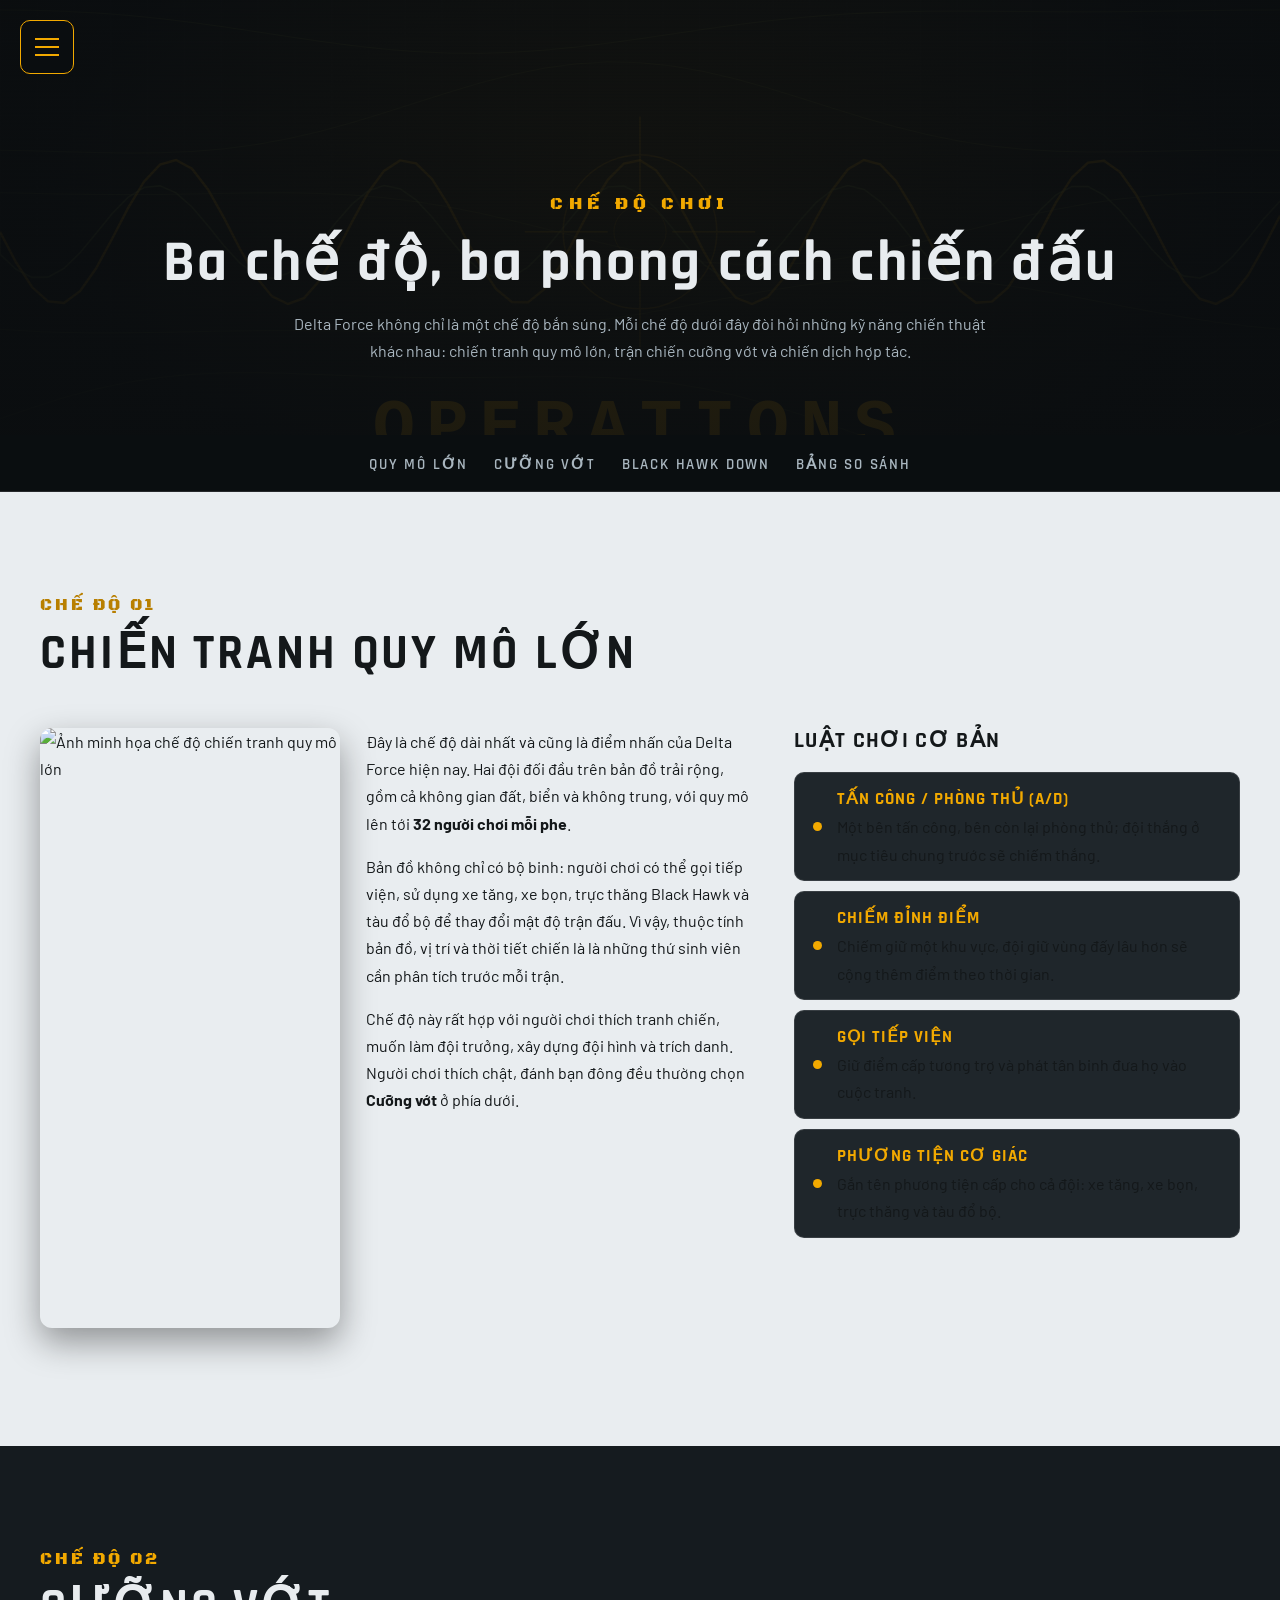
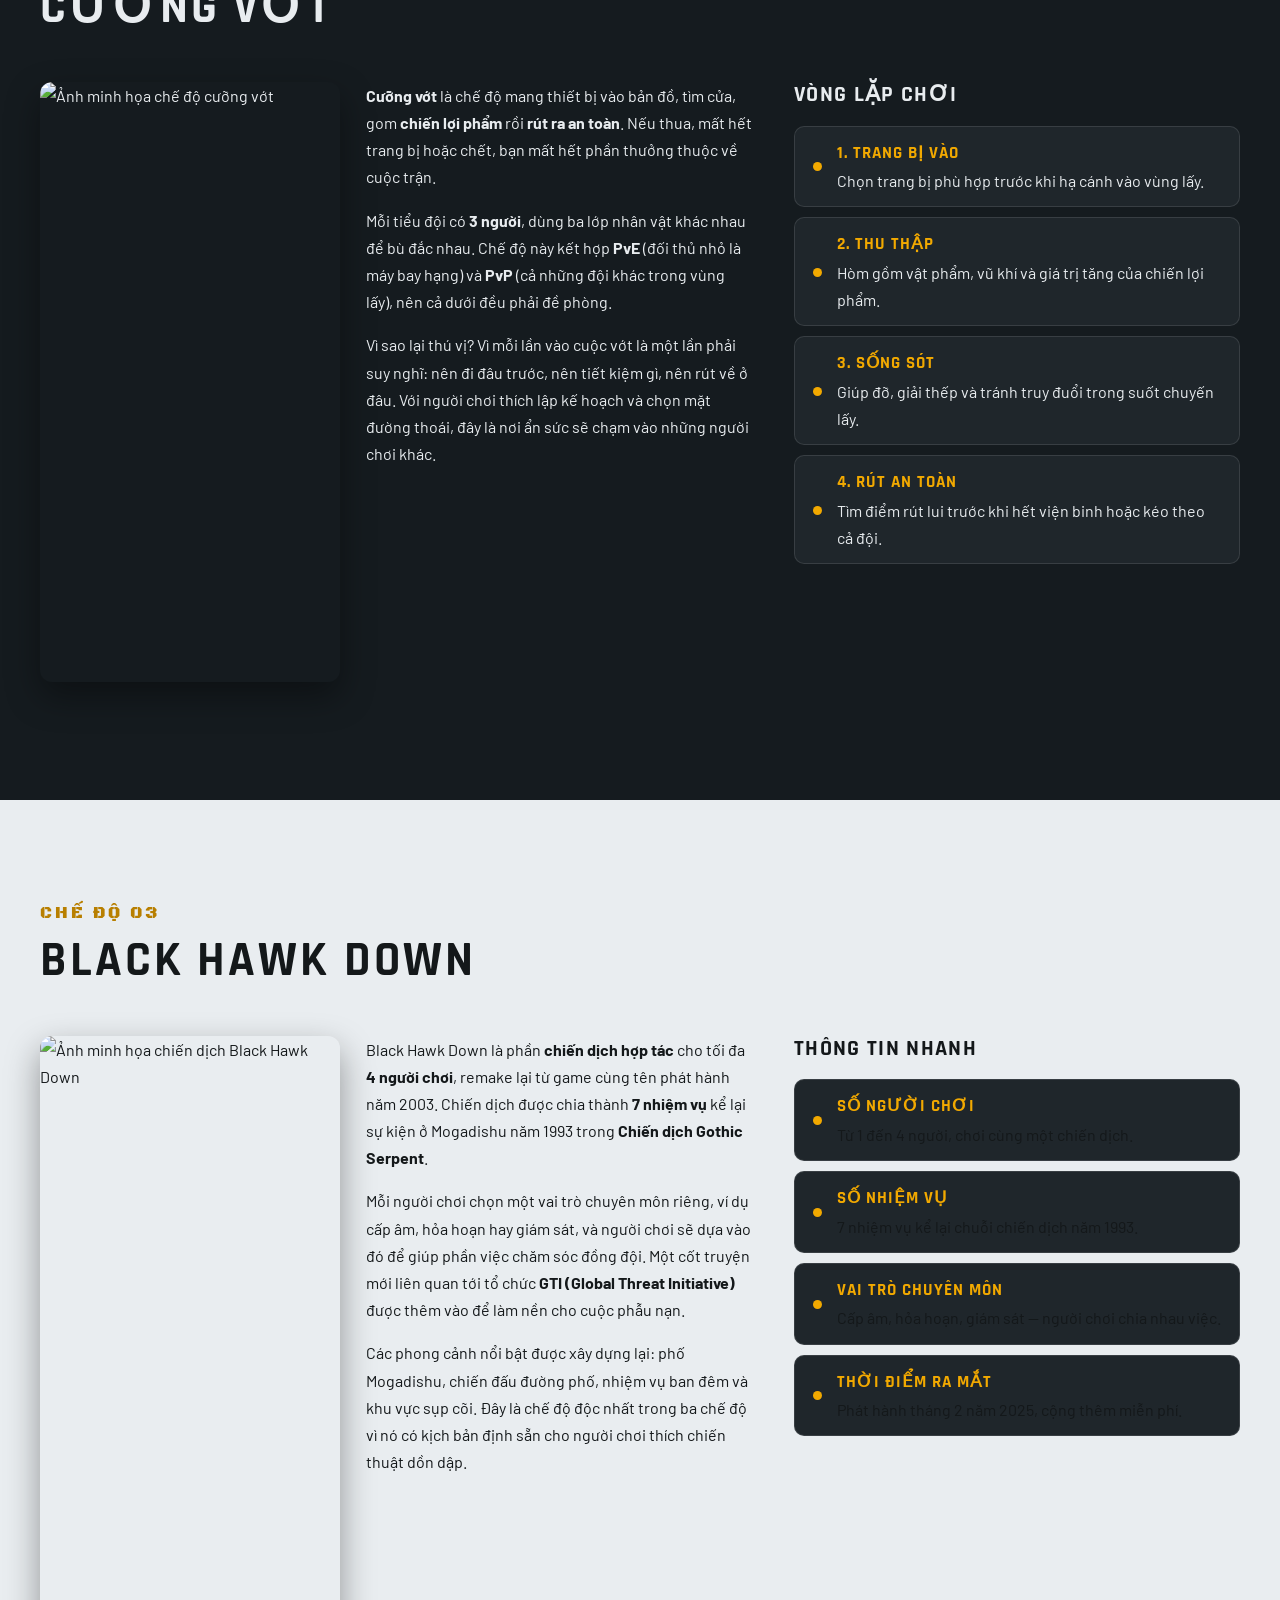
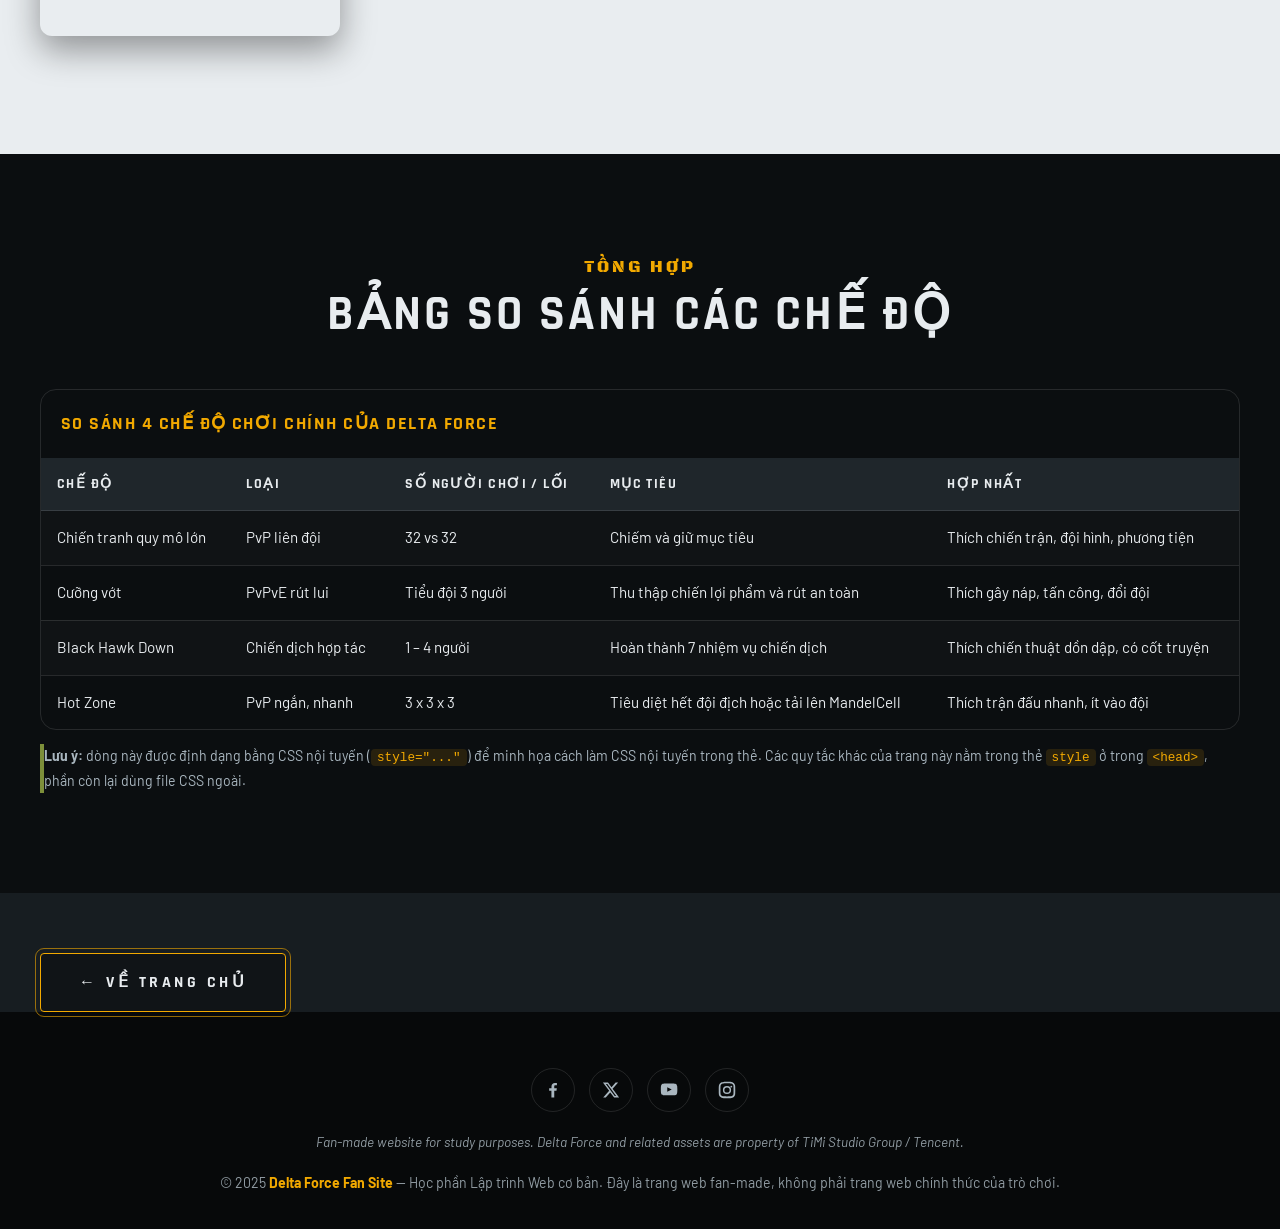
==== commit c4e8012f: "update image" ====
--- a/modes.html
+++ b/modes.html
@@ -302,7 +302,7 @@
                 <div class="mode-detail__grid">
                     <!-- Y3: float + clearfix (ảnh chạy bên cạnh văn bản) -->
                     <div class="mode-detail__prose">
-                        <img class="mode-detail__float" src="images/mode-warfare.svg"
+                        <img class="mode-detail__float" src="https://images.steamusercontent.com/ugc/54703244189315467/EA57E9C06701A7EF053900324DBE820E4A8C7F16/"
                             alt="Ảnh minh họa chế độ chiến tranh quy mô lớn" width="900" height="600">
                         <p>
                             Đây là chế độ dài nhất và cũng là điểm nhấn của Delta Force hiện nay.
@@ -361,7 +361,7 @@
 
                 <div class="mode-detail__grid">
                     <div class="mode-detail__prose">
-                        <img class="mode-detail__float" src="images/mode-operations.svg"
+                        <img class="mode-detail__float" src="https://images.steamusercontent.com/ugc/54703244189315459/F6B24A06DF701DD4F19282E71B63676A1080CA75/"
                             alt="Ảnh minh họa chế độ cưỡng vớt" width="900" height="600">
                         <p>
                             <strong>Cưỡng vớt</strong> là chế độ mang thiết bị vào bản đồ, tìm cửa,
@@ -419,7 +419,7 @@
 
                 <div class="mode-detail__grid">
                     <div class="mode-detail__prose">
-                        <img class="mode-detail__float" src="images/mode-campaign.svg"
+                        <img class="mode-detail__float" src="https://images.steamusercontent.com/ugc/54703244189315483/44840183FD8B1D09D56E779687129DBF3821C746/"
                             alt="Ảnh minh họa chiến dịch Black Hawk Down" width="900" height="600">
                         <p>
                             Black Hawk Down là phần <strong>chiến dịch hợp tác</strong> cho tối
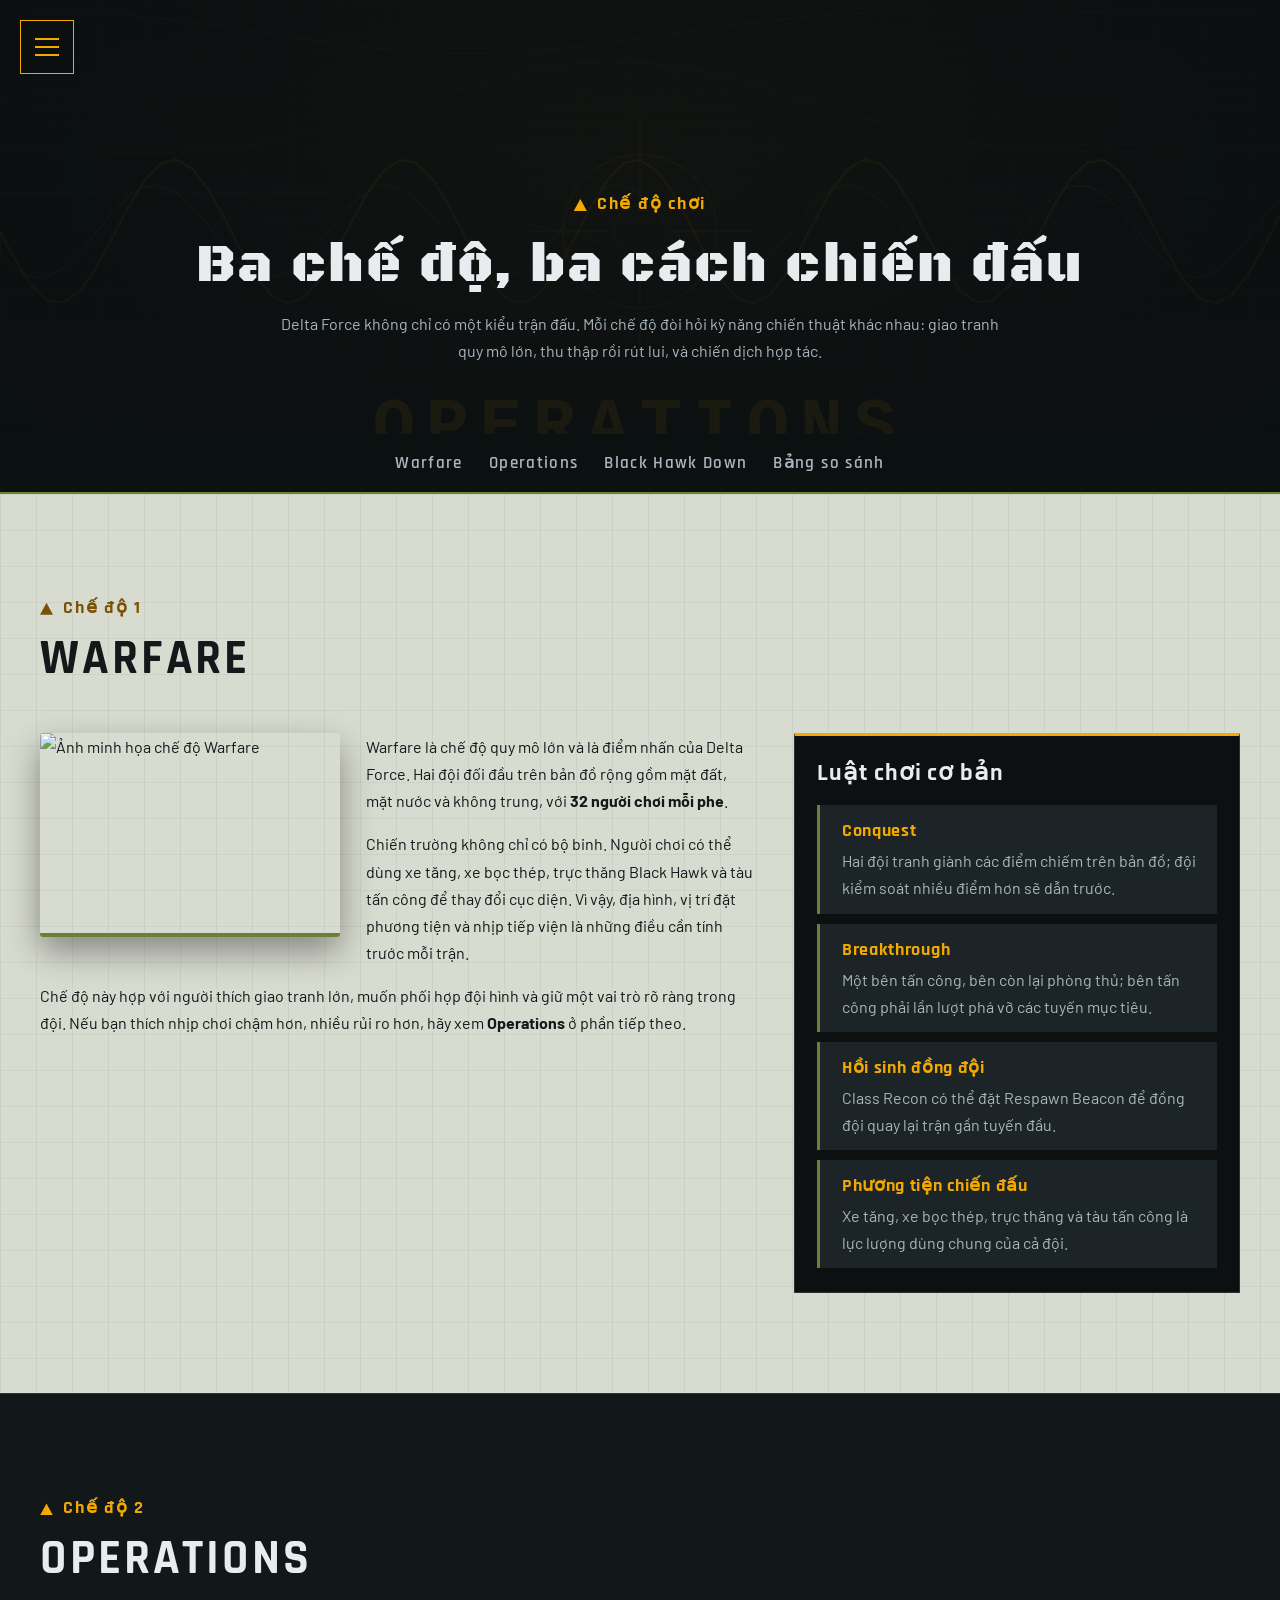
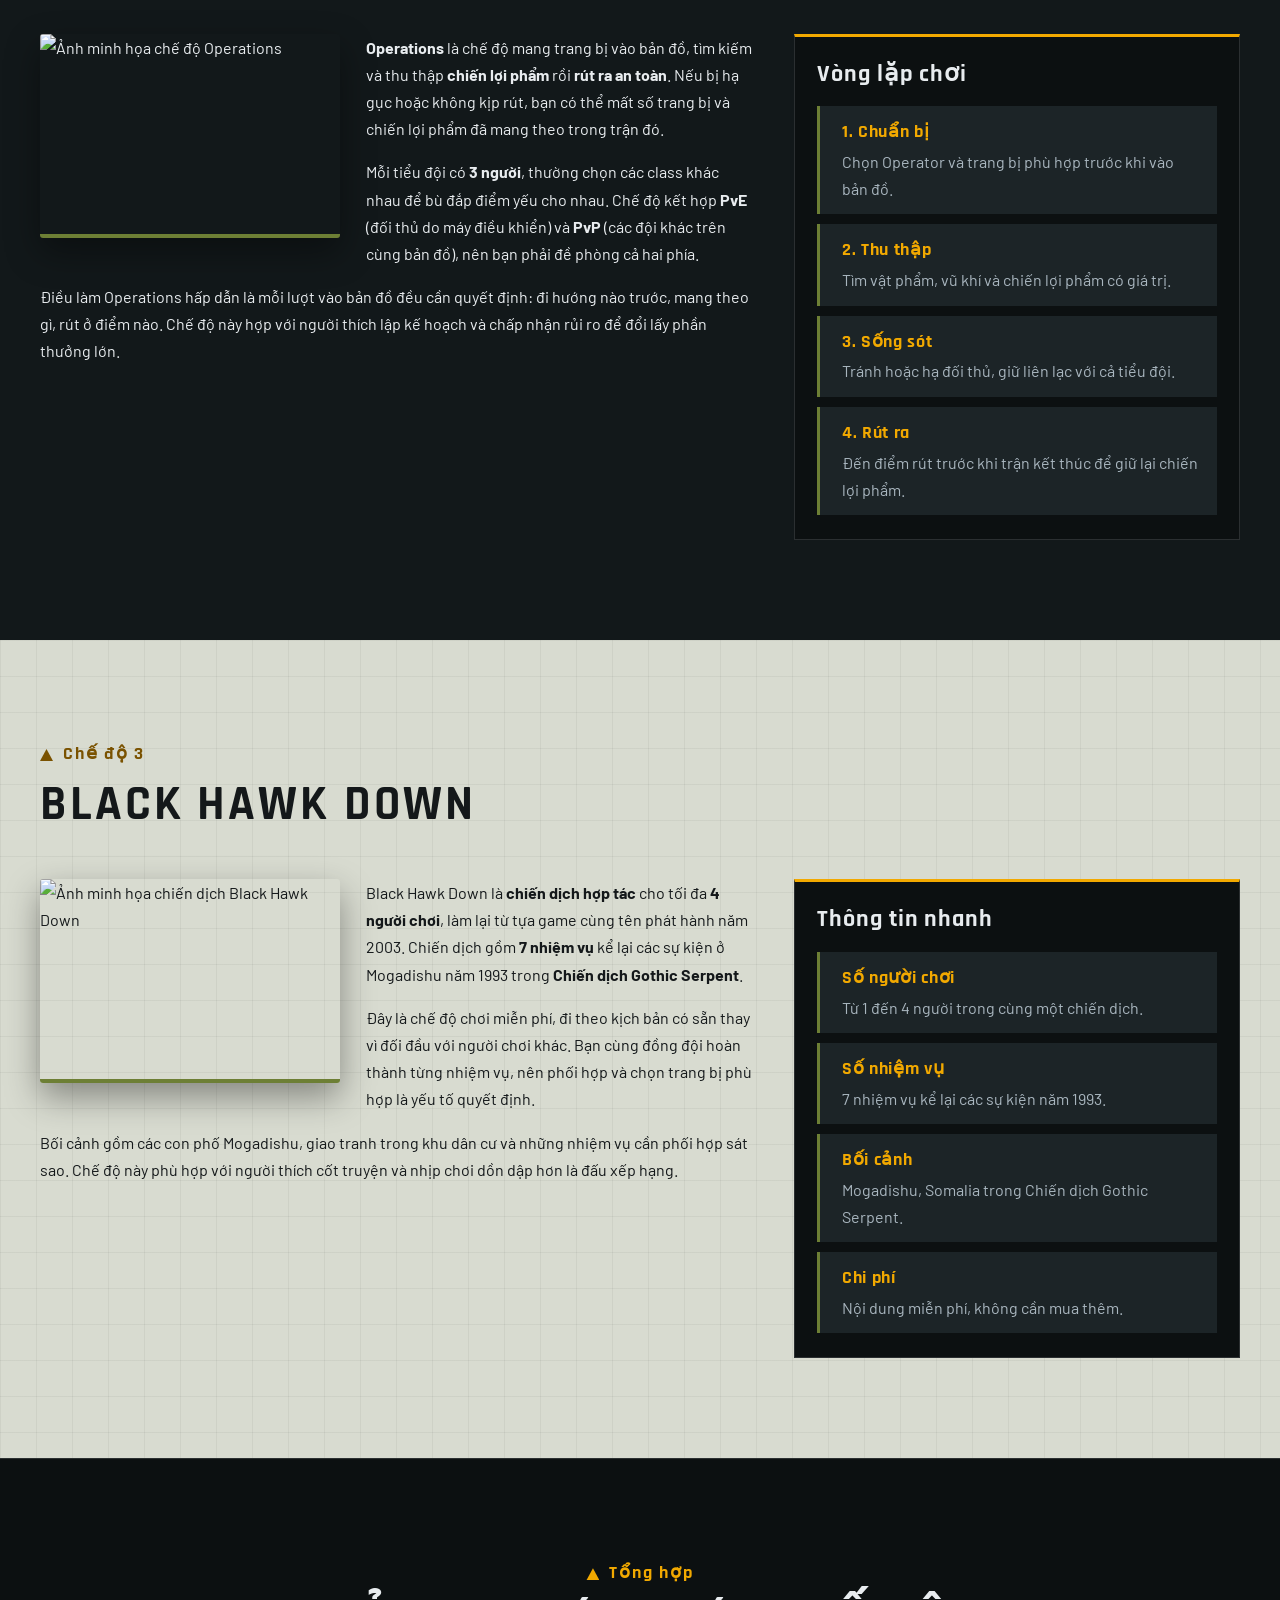
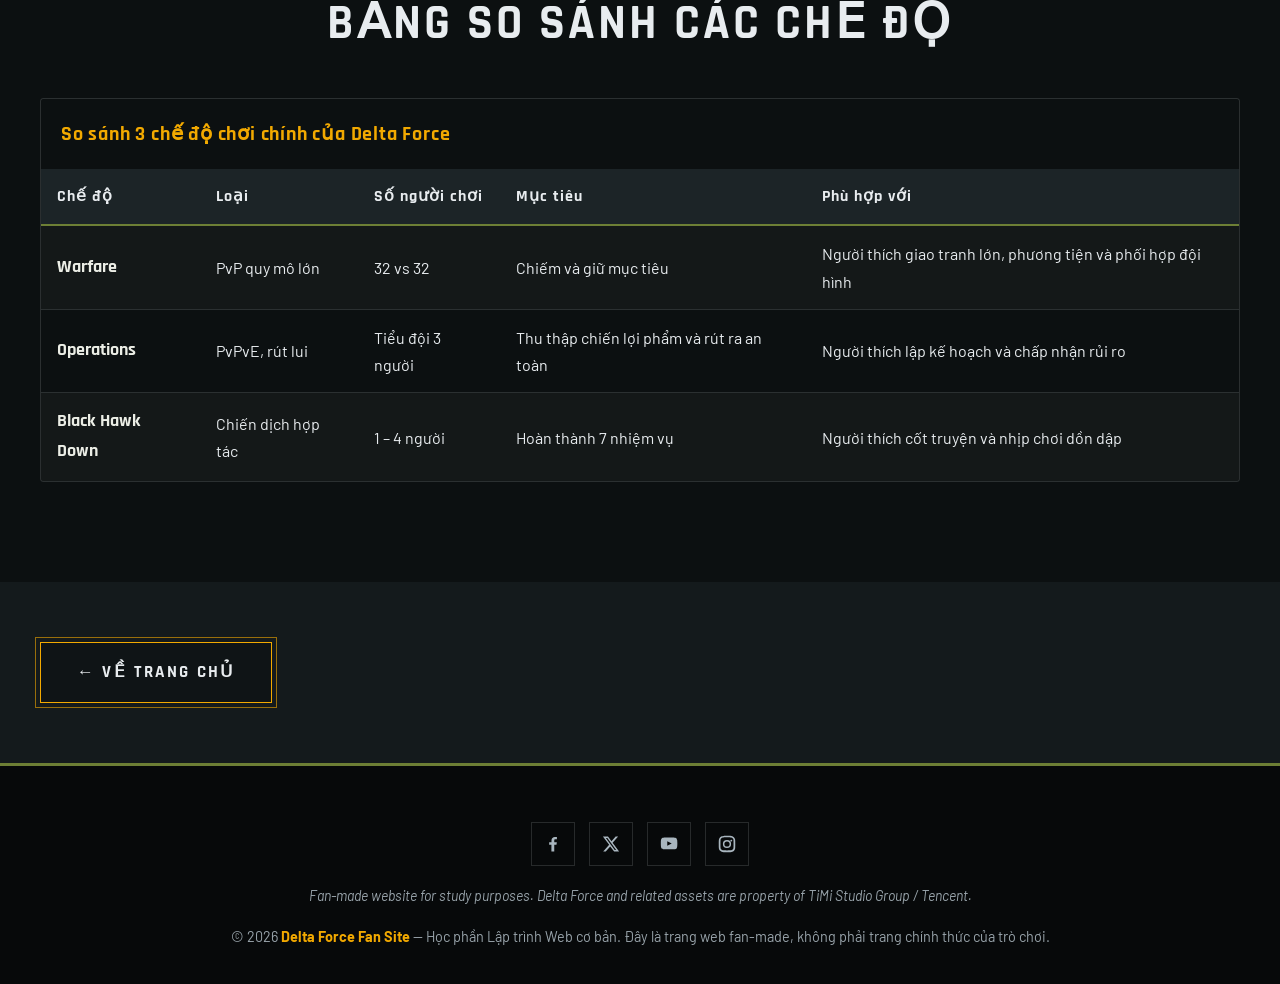
==== commit f93c7e1e: "updated" ====
--- a/modes.html
+++ b/modes.html
@@ -5,10 +5,10 @@
     <meta charset="UTF-8">
     <meta name="viewport" content="width=device-width, initial-scale=1.0">
     <meta name="description"
-        content="Chi tiết ba chế độ chơi của Delta Force: chiến tranh quy mô lớn, cưỡng vớt và chiến dịch Black Hawk Down, kèm bảng so sánh.">
+        content="Chi tiết ba chế độ chơi của Delta Force: Warfare, Operations và chiến dịch Black Hawk Down, kèm bảng so sánh.">
     <meta name="author" content="Sinh viên - Học phần Lập trình Web cơ bản">
-    <meta name="theme-color" content="#0b0e10">
-    <title>Chế độ chơi | Delta Force - Fan-made</title>
+    <meta name="theme-color" content="#0c1011">
+    <title>Chế độ chơi | Delta Force (fan-made)</title>
 
     <!-- Y1: CSS ngoài (dùng chung với trang chủ) -->
     <link rel="preconnect" href="https://fonts.googleapis.com">
@@ -24,14 +24,20 @@
         .page-head {
             padding: 190px 0 70px;
             background:
-                linear-gradient(rgba(11, 14, 16, .82), rgba(11, 14, 16, .92)),
+                linear-gradient(rgba(12, 16, 17, .84), rgba(12, 16, 17, .94)),
+                linear-gradient(rgba(242, 169, 0, .05) 1px, transparent 1px) 0 0 / 48px 48px,
+                linear-gradient(90deg, rgba(242, 169, 0, .05) 1px, transparent 1px) 0 0 / 48px 48px,
                 url("images/hero-2.svg") center / cover no-repeat;
             text-align: center;
         }
 
         .page-head__title {
             margin: 8px 0 14px;
-            font-size: clamp(2.2rem, 6vw, 3.6rem);
+            font-family: var(--font-stencil);
+            font-size: clamp(2rem, 5.4vw, 3.4rem);
+            font-weight: 400;
+            line-height: 1.1;
+            letter-spacing: .04em;
         }
 
         .page-head__text {
@@ -45,8 +51,8 @@
             position: sticky;
             top: 0;
             z-index: 40;
-            background: rgba(11, 14, 16, .96);
-            border-bottom: 1px solid var(--line);
+            background: rgba(12, 16, 17, .96);
+            border-bottom: 2px solid var(--olive);
         }
 
         .jump-nav__list {
@@ -61,16 +67,18 @@
 
         .jump-nav__link {
             font-family: var(--font-head);
-            font-size: .95rem;
+            font-size: 1.05rem;
             font-weight: 600;
-            letter-spacing: .12em;
-            text-transform: uppercase;
+            letter-spacing: .08em;
             color: var(--text-muted);
+            border-bottom: 2px solid transparent;
+            transition: color var(--t-fast), border-color var(--t-fast);
         }
 
         .jump-nav__link:hover,
         .jump-nav__link:focus-visible {
             color: var(--accent);
+            border-bottom-color: var(--accent);
         }
 
         /* Y3: float + clearfix - ảnh chạy bên cạnh văn bản */
@@ -83,8 +91,10 @@
         .mode-detail__float {
             float: left;
             width: 300px;
+            height: auto;
             margin: 0 26px 18px 0;
-            border-radius: 12px;
+            border-radius: var(--radius);
+            border-bottom: 4px solid var(--olive);
             box-shadow: var(--shadow);
         }
 
@@ -96,12 +106,19 @@
             align-items: start;
         }
 
+        .mode-detail__aside {
+            padding: 24px 22px;
+            background: var(--bg-dark);
+            border: 1px solid var(--line);
+            border-top: 3px solid var(--accent);
+        }
+
         .mode-detail__aside-title {
             margin: 0 0 6px;
             font-family: var(--font-head);
-            font-size: 1.4rem;
-            letter-spacing: .06em;
-            text-transform: uppercase;
+            font-size: 1.5rem;
+            letter-spacing: .04em;
+            color: var(--text);
         }
 
         /* Danh sách luật chơi */
@@ -115,32 +132,18 @@
 
         .rule-list__item {
             position: relative;
-            padding: 12px 16px 12px 42px;
+            padding: 12px 16px 12px 22px;
             background: var(--panel-2);
-            border: 1px solid var(--line);
-            border-radius: 10px;
-        }
-
-        /* Nút chấm to nhỏ bằng CSS thuần (không dùng icon) */
-        .rule-list__item::before {
-            content: "";
-            position: absolute;
-            left: 18px;
-            top: 50%;
-            width: 9px;
-            height: 9px;
-            margin-top: -4px;
-            background: var(--accent);
-            border-radius: 50%;
+            border-left: 3px solid var(--olive);
+            color: var(--text-muted);
         }
 
         .rule-list__name {
             display: block;
             font-family: var(--font-head);
-            font-size: 1.05rem;
+            font-size: 1.1rem;
             font-weight: 700;
-            letter-spacing: .06em;
-            text-transform: uppercase;
+            letter-spacing: .04em;
             color: var(--accent);
         }
 
@@ -148,23 +151,22 @@
         .table-wrap {
             overflow-x: auto;
             border: 1px solid var(--line);
-            border-radius: 16px;
+            border-radius: var(--radius);
         }
 
         .compare-table {
             width: 100%;
             min-width: 720px;
             border-collapse: collapse;
-            font-size: .95rem;
+            font-size: 1rem;
         }
 
         .compare-table caption {
             padding: 18px 20px;
             font-family: var(--font-head);
-            font-size: 1.15rem;
+            font-size: 1.25rem;
             font-weight: 700;
-            letter-spacing: .08em;
-            text-transform: uppercase;
+            letter-spacing: .04em;
             text-align: left;
             color: var(--accent);
         }
@@ -179,16 +181,22 @@
         .compare-table thead th {
             background: var(--panel-2);
             font-family: var(--font-head);
-            font-size: .9rem;
-            letter-spacing: .1em;
-            text-transform: uppercase;
+            font-size: 1rem;
+            letter-spacing: .06em;
             color: var(--text);
             white-space: nowrap;
+            border-bottom: 2px solid var(--olive);
+        }
+
+        .compare-table tbody th {
+            font-family: var(--font-head);
+            font-size: 1.1rem;
+            color: var(--paper);
         }
 
         /* Y2: sọc kẻ xen kẽ bằng :nth-child - không dùng !important */
         .compare-table tbody tr:nth-child(odd) {
-            background: rgba(255, 255, 255, .02);
+            background: rgba(255, 255, 255, .03);
         }
 
         /* Y2: hover đổi nền hàng */
@@ -196,18 +204,20 @@
             background: rgba(242, 169, 0, .12);
         }
 
+        .compare-table tbody tr:last-child th,
         .compare-table tbody tr:last-child td {
             border-bottom: 0;
         }
 
         .table-hint {
             margin: 14px 0 0;
-            font-size: .88rem;
+            padding-left: 14px;
+            font-size: .92rem;
             color: var(--text-muted);
         }
 
         .back-home {
-            margin-top: 60px;
+            margin: 60px auto;
         }
 
         /* Đường kẻ nhấn mạnh cho dòng lưu ý */
@@ -250,13 +260,10 @@
                 <li class="site-nav__item"><a class="site-nav__link" href="index.html">Trang chủ</a></li>
                 <li class="site-nav__item"><a class="site-nav__link" href="index.html#tinh-nang">Tính năng</a></li>
                 <li class="site-nav__item"><a class="site-nav__link" href="index.html#gioi-thieu">Giới thiệu</a></li>
-                <li class="site-nav__item"><a class="site-nav__link" href="index.html#lop-nhan-vat">Lớp
-                        nhân vật</a></li>
+                <li class="site-nav__item"><a class="site-nav__link" href="index.html#lop-nhan-vat">Class nhân vật</a></li>
                 <li class="site-nav__item"><a class="site-nav__link" href="#che-do-1">Chế độ chơi</a></li>
-                <li class="site-nav__item"><a class="site-nav__link" href="index.html#thu-vien">Thư
-                        viện</a></li>
-                <li class="site-nav__item"><a class="site-nav__link" href="index.html#lien-he">Liên hệ</a>
-                </li>
+                <li class="site-nav__item"><a class="site-nav__link" href="index.html#thu-vien">Thư viện</a></li>
+                <li class="site-nav__item"><a class="site-nav__link" href="index.html#lien-he">Liên hệ</a></li>
             </ul>
         </nav>
 
@@ -269,11 +276,10 @@
         <section class="page-head">
             <div class="container">
                 <p class="hero__kicker">Chế độ chơi</p>
-                <h1 class="page-head__title">Ba chế độ, ba phong cách chiến đấu</h1>
+                <h1 class="page-head__title">Ba chế độ, ba cách chiến đấu</h1>
                 <p class="page-head__text">
-                    Delta Force không chỉ là một chế độ bắn súng. Mỗi chế độ dưới đây đòi hỏi
-                    những kỹ năng chiến thuật khác nhau: chiến tranh quy mô lớn, trận chiến
-                    cưỡng vớt và chiến dịch hợp tác.
+                    Delta Force không chỉ có một kiểu trận đấu. Mỗi chế độ đòi hỏi kỹ năng chiến thuật
+                    khác nhau: giao tranh quy mô lớn, thu thập rồi rút lui, và chiến dịch hợp tác.
                 </p>
             </div>
         </section>
@@ -282,8 +288,8 @@
         <nav class="jump-nav" aria-label="Điều hướng nhanh">
             <div class="container">
                 <ul class="jump-nav__list">
-                    <li><a class="jump-nav__link" href="#che-do-1">Quy mô lớn</a></li>
-                    <li><a class="jump-nav__link" href="#che-do-2">Cưỡng vớt</a></li>
+                    <li><a class="jump-nav__link" href="#che-do-1">Warfare</a></li>
+                    <li><a class="jump-nav__link" href="#che-do-2">Operations</a></li>
                     <li><a class="jump-nav__link" href="#che-do-3">Black Hawk Down</a></li>
                     <li><a class="jump-nav__link" href="#bang-so-sanh">Bảng so sánh</a></li>
                 </ul>
@@ -295,30 +301,29 @@
         <section class="section mode-detail" id="che-do-1">
             <div class="container">
                 <header class="section-head">
-                    <p class="section-head__script">Chế độ 01</p>
-                    <h2 class="section-head__title">Chiến tranh quy mô lớn</h2>
+                    <p class="section-head__script">Chế độ 1</p>
+                    <h2 class="section-head__title">Warfare</h2>
                 </header>
 
                 <div class="mode-detail__grid">
                     <!-- Y3: float + clearfix (ảnh chạy bên cạnh văn bản) -->
                     <div class="mode-detail__prose">
-                        <img class="mode-detail__float" src="https://images.steamusercontent.com/ugc/54703244189315467/EA57E9C06701A7EF053900324DBE820E4A8C7F16/"
-                            alt="Ảnh minh họa chế độ chiến tranh quy mô lớn" width="900" height="600">
-                        <p>
-                            Đây là chế độ dài nhất và cũng là điểm nhấn của Delta Force hiện nay.
-                            Hai đội đối đầu trên bản đồ trải rộng, gồm cả không gian đất, biển
-                            và không trung, với quy mô lên tới <strong>32 người chơi mỗi phe</strong>.
-                        </p>
-                        <p>
-                            Bản đồ không chỉ có bộ binh: người chơi có thể gọi tiếp viện, sử dụng
-                            xe tăng, xe bọn, trực thăng Black Hawk và tàu đổ bộ để thay đổi
-                            mật độ trận đấu. Vì vậy, thuộc tính bản đồ, vị trí và thời tiết chiến
-                            là là những thứ sinh viên cần phân tích trước mỗi trận.
-                        </p>
-                        <p>
-                            Chế độ này rất hợp với người chơi thích tranh chiến, muốn làm đội trưởng,
-                            xây dựng đội hình và trích danh. Người chơi thích chật, đánh bạn
-                            đông đều thường chọn <strong>Cưỡng vớt</strong> ở phía dưới.
+                        <img class="mode-detail__float" src="https://cdn-media.sforum.vn/storage/app/media/quangduy/warfare-delta-force-gameplay-ava-1.jpg"
+                            alt="Ảnh minh họa chế độ Warfare" width="900" height="600">
+                        <p>
+                            Warfare là chế độ quy mô lớn và là điểm nhấn của Delta Force. Hai đội đối đầu trên
+                            bản đồ rộng gồm mặt đất, mặt nước và không trung, với
+                            <strong>32 người chơi mỗi phe</strong>.
+                        </p>
+                        <p>
+                            Chiến trường không chỉ có bộ binh. Người chơi có thể dùng xe tăng, xe bọc thép,
+                            trực thăng Black Hawk và tàu tấn công để thay đổi cục diện. Vì vậy, địa hình, vị
+                            trí đặt phương tiện và nhịp tiếp viện là những điều cần tính trước mỗi trận.
+                        </p>
+                        <p>
+                            Chế độ này hợp với người thích giao tranh lớn, muốn phối hợp đội hình và giữ một
+                            vai trò rõ ràng trong đội. Nếu bạn thích nhịp chơi chậm hơn, nhiều rủi ro hơn,
+                            hãy xem <strong>Operations</strong> ở phần tiếp theo.
                         </p>
                     </div>
 
@@ -326,23 +331,23 @@
                         <h3 class="mode-detail__aside-title">Luật chơi cơ bản</h3>
                         <ul class="rule-list">
                             <li class="rule-list__item">
-                                <span class="rule-list__name">Tấn công / Phòng thủ (A/D)</span>
-                                Một bên tấn công, bên còn lại phòng thủ; đội thắng ở mục tiêu chung
-                                trước sẽ chiếm thắng.
-                            </li>
-                            <li class="rule-list__item">
-                                <span class="rule-list__name">Chiếm đỉnh điểm</span>
-                                Chiếm giữ một khu vực, đội giữ vùng đấy lâu hơn sẽ cộng thêm
-                                điểm theo thời gian.
-                            </li>
-                            <li class="rule-list__item">
-                                <span class="rule-list__name">Gọi tiếp viện</span>
-                                Giữ điểm cấp tương trợ và phát tân binh đưa họ vào cuộc tranh.
-                            </li>
-                            <li class="rule-list__item">
-                                <span class="rule-list__name">Phương tiện cơ giác</span>
-                                Gắn tên phương tiện cấp cho cả đội: xe tăng, xe bọn, trực thăng và
-                                tàu đổ bộ.
+                                <span class="rule-list__name">Conquest</span>
+                                Hai đội tranh giành các điểm chiếm trên bản đồ; đội kiểm soát nhiều điểm hơn
+                                sẽ dẫn trước.
+                            </li>
+                            <li class="rule-list__item">
+                                <span class="rule-list__name">Breakthrough</span>
+                                Một bên tấn công, bên còn lại phòng thủ; bên tấn công phải lần lượt phá vỡ
+                                các tuyến mục tiêu.
+                            </li>
+                            <li class="rule-list__item">
+                                <span class="rule-list__name">Hồi sinh đồng đội</span>
+                                Class Recon có thể đặt Respawn Beacon để đồng đội quay lại trận gần tuyến đầu.
+                            </li>
+                            <li class="rule-list__item">
+                                <span class="rule-list__name">Phương tiện chiến đấu</span>
+                                Xe tăng, xe bọc thép, trực thăng và tàu tấn công là lực lượng dùng chung
+                                của cả đội.
                             </li>
                         </ul>
                     </aside>
@@ -355,31 +360,30 @@
         <section class="section section--grey mode-detail" id="che-do-2">
             <div class="container">
                 <header class="section-head">
-                    <p class="section-head__script">Chế độ 02</p>
-                    <h2 class="section-head__title">Cưỡng vớt</h2>
+                    <p class="section-head__script">Chế độ 2</p>
+                    <h2 class="section-head__title">Operations</h2>
                 </header>
 
                 <div class="mode-detail__grid">
                     <div class="mode-detail__prose">
-                        <img class="mode-detail__float" src="https://images.steamusercontent.com/ugc/54703244189315459/F6B24A06DF701DD4F19282E71B63676A1080CA75/"
-                            alt="Ảnh minh họa chế độ cưỡng vớt" width="900" height="600">
-                        <p>
-                            <strong>Cưỡng vớt</strong> là chế độ mang thiết bị vào bản đồ, tìm cửa,
-                            gom <strong>chiến lợi phẩm</strong> rồi <strong>rút ra an toàn</strong>.
-                            Nếu thua, mất hết trang bị hoặc chết, bạn mất hết phần thưởng
-                            thuộc về cuộc trận.
-                        </p>
-                        <p>
-                            Mỗi tiểu đội có <strong>3 người</strong>, dùng ba lớp nhân vật khác nhau
-                            để bù đắc nhau. Chế độ này kết hợp <strong>PvE</strong> (đối thủ nhỏ là
-                            máy bay hạng) và <strong>PvP</strong> (cả những đội khác trong vùng lấy),
-                            nên cả dưới đều phải đề phòng.
-                        </p>
-                        <p>
-                            Vì sao lại thú vị? Vì mỗi lần vào cuộc vớt là một lần phải suy nghĩ: nên đi
-                            đâu trước, nên tiết kiệm gì, nên rút về ở đâu. Với người chơi thích lập
-                            kế hoạch và chọn mặt đường thoái, đây là nơi ẩn sức sẽ chạm vào những
-                            người chơi khác.
+                        <img class="mode-detail__float" src="https://encrypted-tbn0.gstatic.com/images?q=tbn:ANd9GcQR7M4NoEVTUKtTUxcX40Or-worxc0w7mXKXYKpbvz0Wg&s=10"
+                            alt="Ảnh minh họa chế độ Operations" width="900" height="600">
+                        <p>
+                            <strong>Operations</strong> là chế độ mang trang bị vào bản đồ, tìm kiếm và thu
+                            thập <strong>chiến lợi phẩm</strong> rồi <strong>rút ra an toàn</strong>. Nếu bị
+                            hạ gục hoặc không kịp rút, bạn có thể mất số trang bị và chiến lợi phẩm đã mang
+                            theo trong trận đó.
+                        </p>
+                        <p>
+                            Mỗi tiểu đội có <strong>3 người</strong>, thường chọn các class khác nhau để bù
+                            đắp điểm yếu cho nhau. Chế độ kết hợp <strong>PvE</strong> (đối thủ do máy điều
+                            khiển) và <strong>PvP</strong> (các đội khác trên cùng bản đồ), nên bạn phải đề
+                            phòng cả hai phía.
+                        </p>
+                        <p>
+                            Điều làm Operations hấp dẫn là mỗi lượt vào bản đồ đều cần quyết định: đi hướng
+                            nào trước, mang theo gì, rút ở điểm nào. Chế độ này hợp với người thích lập kế
+                            hoạch và chấp nhận rủi ro để đổi lấy phần thưởng lớn.
                         </p>
                     </div>
 
@@ -387,20 +391,20 @@
                         <h3 class="mode-detail__aside-title">Vòng lặp chơi</h3>
                         <ul class="rule-list">
                             <li class="rule-list__item">
-                                <span class="rule-list__name">1. Trang bị vào</span>
-                                Chọn trang bị phù hợp trước khi hạ cánh vào vùng lấy.
+                                <span class="rule-list__name">1. Chuẩn bị</span>
+                                Chọn Operator và trang bị phù hợp trước khi vào bản đồ.
                             </li>
                             <li class="rule-list__item">
                                 <span class="rule-list__name">2. Thu thập</span>
-                                Hòm gồm vật phẩm, vũ khí và giá trị tăng của chiến lợi phẩm.
+                                Tìm vật phẩm, vũ khí và chiến lợi phẩm có giá trị.
                             </li>
                             <li class="rule-list__item">
                                 <span class="rule-list__name">3. Sống sót</span>
-                                Giúp đỡ, giải thếp và tránh truy đuổi trong suốt chuyến lấy.
-                            </li>
-                            <li class="rule-list__item">
-                                <span class="rule-list__name">4. Rút an toàn</span>
-                                Tìm điểm rút lui trước khi hết viện binh hoặc kéo theo cả đội.
+                                Tránh hoặc hạ đối thủ, giữ liên lạc với cả tiểu đội.
+                            </li>
+                            <li class="rule-list__item">
+                                <span class="rule-list__name">4. Rút ra</span>
+                                Đến điểm rút trước khi trận kết thúc để giữ lại chiến lợi phẩm.
                             </li>
                         </ul>
                     </aside>
@@ -413,33 +417,29 @@
         <section class="section mode-detail" id="che-do-3">
             <div class="container">
                 <header class="section-head">
-                    <p class="section-head__script">Chế độ 03</p>
+                    <p class="section-head__script">Chế độ 3</p>
                     <h2 class="section-head__title">Black Hawk Down</h2>
                 </header>
 
                 <div class="mode-detail__grid">
                     <div class="mode-detail__prose">
-                        <img class="mode-detail__float" src="https://images.steamusercontent.com/ugc/54703244189315483/44840183FD8B1D09D56E779687129DBF3821C746/"
+                        <img class="mode-detail__float" src="https://encrypted-tbn0.gstatic.com/images?q=tbn:ANd9GcRbE8ImMaecT4mOKAbBQJXv_4bAhdQpF8uWCnpL_nB8dlf5oZtA6El2E4eB&s=10"
                             alt="Ảnh minh họa chiến dịch Black Hawk Down" width="900" height="600">
                         <p>
-                            Black Hawk Down là phần <strong>chiến dịch hợp tác</strong> cho tối
-                            đa <strong>4 người chơi</strong>, remake lại từ game cùng tên
-                            phát hành năm 2003. Chiến dịch được chia thành
-                            <strong>7 nhiệm vụ</strong> kể lại sự kiện ở Mogadishu năm 1993
+                            Black Hawk Down là <strong>chiến dịch hợp tác</strong> cho tối đa
+                            <strong>4 người chơi</strong>, làm lại từ tựa game cùng tên phát hành năm 2003.
+                            Chiến dịch gồm <strong>7 nhiệm vụ</strong> kể lại các sự kiện ở Mogadishu năm 1993
                             trong <strong>Chiến dịch Gothic Serpent</strong>.
                         </p>
                         <p>
-                            Mỗi người chơi chọn một vai trò chuyên môn riêng, ví dụ cấp âm,
-                            hỏa hoạn hay giám sát, và người chơi sẽ dựa vào đó để giúp phần
-                            việc chăm sóc đồng đội. Một cốt truyện mới liên quan tới tổ chức
-                            <strong>GTI (Global Threat Initiative)</strong> được thêm vào
-                            để làm nền cho cuộc phẫu nạn.
-                        </p>
-                        <p>
-                            Các phong cảnh nổi bật được xây dựng lại: phố Mogadishu, chiến đấu
-                            đường phố, nhiệm vụ ban đêm và khu vực sụp cõi. Đây là chế độ độc
-                            nhất trong ba chế độ vì nó có kịch bản định sẵn cho người chơi
-                            thích chiến thuật dồn dập.
+                            Đây là chế độ chơi miễn phí, đi theo kịch bản có sẵn thay vì đối đầu với người
+                            chơi khác. Bạn cùng đồng đội hoàn thành từng nhiệm vụ, nên phối hợp và chọn trang
+                            bị phù hợp là yếu tố quyết định.
+                        </p>
+                        <p>
+                            Bối cảnh gồm các con phố Mogadishu, giao tranh trong khu dân cư và những nhiệm vụ
+                            cần phối hợp sát sao. Chế độ này phù hợp với người thích cốt truyện và nhịp chơi
+                            dồn dập hơn là đấu xếp hạng.
                         </p>
                     </div>
 
@@ -448,19 +448,19 @@
                         <ul class="rule-list">
                             <li class="rule-list__item">
                                 <span class="rule-list__name">Số người chơi</span>
-                                Từ 1 đến 4 người, chơi cùng một chiến dịch.
+                                Từ 1 đến 4 người trong cùng một chiến dịch.
                             </li>
                             <li class="rule-list__item">
                                 <span class="rule-list__name">Số nhiệm vụ</span>
-                                7 nhiệm vụ kể lại chuỗi chiến dịch năm 1993.
-                            </li>
-                            <li class="rule-list__item">
-                                <span class="rule-list__name">Vai trò chuyên môn</span>
-                                Cấp âm, hỏa hoạn, giám sát &mdash; người chơi chia nhau việc.
-                            </li>
-                            <li class="rule-list__item">
-                                <span class="rule-list__name">Thời điểm ra mắt</span>
-                                Phát hành tháng 2 năm 2025, cộng thêm miễn phí.
+                                7 nhiệm vụ kể lại các sự kiện năm 1993.
+                            </li>
+                            <li class="rule-list__item">
+                                <span class="rule-list__name">Bối cảnh</span>
+                                Mogadishu, Somalia trong Chiến dịch Gothic Serpent.
+                            </li>
+                            <li class="rule-list__item">
+                                <span class="rule-list__name">Chi phí</span>
+                                Nội dung miễn phí, không cần mua thêm.
                             </li>
                         </ul>
                     </aside>
@@ -480,56 +480,41 @@
                 <!-- Y3: overflow-x để bảng không làm tràn trang khi màn hình nhỏ -->
                 <div class="table-wrap" tabindex="0" role="region" aria-label="Bảng so sánh các chế độ chơi">
                     <table class="compare-table">
-                        <caption>So sánh 4 chế độ chơi chính của Delta Force</caption>
+                        <caption>So sánh 3 chế độ chơi chính của Delta Force</caption>
                         <thead>
                             <tr>
                                 <th scope="col">Chế độ</th>
                                 <th scope="col">Loại</th>
-                                <th scope="col">Số người chơi / lối</th>
+                                <th scope="col">Số người chơi</th>
                                 <th scope="col">Mục tiêu</th>
-                                <th scope="col">Hợp nhất</th>
+                                <th scope="col">Phù hợp với</th>
                             </tr>
                         </thead>
                         <tbody>
                             <tr>
-                                <td>Chiến tranh quy mô lớn</td>
-                                <td>PvP liên đội</td>
+                                <th scope="row">Warfare</th>
+                                <td>PvP quy mô lớn</td>
                                 <td>32 vs 32</td>
                                 <td>Chiếm và giữ mục tiêu</td>
-                                <td>Thích chiến trận, đội hình, phương tiện</td>
+                                <td>Người thích giao tranh lớn, phương tiện và phối hợp đội hình</td>
                             </tr>
                             <tr>
-                                <td>Cưỡng vớt</td>
-                                <td>PvPvE rút lui</td>
+                                <th scope="row">Operations</th>
+                                <td>PvPvE, rút lui</td>
                                 <td>Tiểu đội 3 người</td>
-                                <td>Thu thập chiến lợi phẩm và rút an toàn</td>
-                                <td>Thích gây náp, tấn công, đổi đội</td>
+                                <td>Thu thập chiến lợi phẩm và rút ra an toàn</td>
+                                <td>Người thích lập kế hoạch và chấp nhận rủi ro</td>
                             </tr>
                             <tr>
-                                <td>Black Hawk Down</td>
+                                <th scope="row">Black Hawk Down</th>
                                 <td>Chiến dịch hợp tác</td>
                                 <td>1 &ndash; 4 người</td>
-                                <td>Hoàn thành 7 nhiệm vụ chiến dịch</td>
-                                <td>Thích chiến thuật dồn dập, có cốt truyện</td>
-                            </tr>
-                            <tr>
-                                <td>Hot Zone</td>
-                                <td>PvP ngắn, nhanh</td>
-                                <td>3 x 3 x 3</td>
-                                <td>Tiêu diệt hết đội địch hoặc tải lên MandelCell</td>
-                                <td>Thích trận đấu nhanh, ít vào đội</td>
+                                <td>Hoàn thành 7 nhiệm vụ</td>
+                                <td>Người thích cốt truyện và nhịp chơi dồn dập</td>
                             </tr>
                         </tbody>
                     </table>
                 </div>
-
-                <!-- Y1: ví dụ INLINE CSS (thuộc tính style nằm trong thẻ HTML) -->
-                <p class="note table-hint" style="border-left-color: #7d8f3a;">
-                    <strong>Lưu ý:</strong> dòng này được định dạng bằng CSS nội tuyến
-                    (<code>style="..."</code>) để minh họa cách làm CSS nội tuyến trong thẻ. Các quy
-                    tắc khác của trang này nằm trong thẻ <code>style</code> ở trong
-                    <code>&lt;head&gt;</code>, phần còn lại dùng file CSS ngoài.
-                </p>
             </div>
         </section>
 
@@ -546,38 +531,30 @@
 
             <ul class="social">
                 <li class="social__item">
-                    <a class="social__link" href="#" aria-label="Facebook">
+                    <a class="social__link" href="https://www.facebook.com/deltaforcegame" target="_blank" rel="noopener noreferrer" aria-label="Facebook">
                         <svg viewBox="0 0 24 24" width="20" height="20" aria-hidden="true" focusable="false">
-                            <path
-                                d="M13.5 21v-8h2.7l.4-3.1h-3.1V7.9c0-.9.25-1.5 1.55-1.5h1.65V3.6c-.3-.04-1.3-.13-2.45-.13-2.4 0-4.05 1.47-4.05 4.17V9.9H7.4V13h2.7v8h3.4z"
-                                fill="currentColor" />
+                            <path d="M13.5 21v-8h2.7l.4-3.1h-3.1V7.9c0-.9.25-1.5 1.55-1.5h1.65V3.6c-.3-.04-1.3-.13-2.45-.13-2.4 0-4.05 1.47-4.05 4.17V9.9H7.4V13h2.7v8h3.4z" fill="currentColor"></path>
                         </svg>
                     </a>
                 </li>
                 <li class="social__item">
-                    <a class="social__link" href="#" aria-label="X (Twitter)">
+                    <a class="social__link" href="https://x.com/DeltaForce_Game" target="_blank" rel="noopener noreferrer" aria-label="X (Twitter)">
                         <svg viewBox="0 0 24 24" width="20" height="20" aria-hidden="true" focusable="false">
-                            <path
-                                d="M17.53 3h3.06l-6.69 7.64L21.75 21h-5.98l-4.7-6.13L5.7 21H2.63l7.15-8.17L2.25 3h6.13l4.25 5.6L17.53 3zm-1.07 16.2h1.7L7.62 4.72H5.8l10.66 14.48z"
-                                fill="currentColor" />
+                            <path d="M17.53 3h3.06l-6.69 7.64L21.75 21h-5.98l-4.7-6.13L5.7 21H2.63l7.15-8.17L2.25 3h6.13l4.25 5.6L17.53 3zm-1.07 16.2h1.7L7.62 4.72H5.8l10.66 14.48z" fill="currentColor"></path>
                         </svg>
                     </a>
                 </li>
                 <li class="social__item">
-                    <a class="social__link" href="#" aria-label="YouTube">
+                    <a class="social__link" href="https://www.youtube.com/@DeltaForceGame" target="_blank" rel="noopener noreferrer" aria-label="YouTube">
                         <svg viewBox="0 0 24 24" width="20" height="20" aria-hidden="true" focusable="false">
-                            <path
-                                d="M21.6 7.2s-.2-1.4-.8-2c-.75-.8-1.6-.8-2-.85C16 4.2 12 4.2 12 4.2s-4 0-6.8.2c-.4.05-1.25.05-2 .85-.6.6-.8 2-.8 2S2.2 8.8 2.2 10.5v1.5c0 1.6.2 3.3.2 3.3s.2 1.4.8 2c.75.8 1.75.75 2.2.85 1.6.15 6.8.2 6.8.2s4 0 6.8-.2c.4-.06 1.25-.06 2-.86.6-.6.8-2 .8-2s.2-1.6.2-3.3v-1.5c0-1.7-.2-3.3-.2-3.3zM9.9 14.2V8.6l5.4 2.8-5.4 2.8z"
-                                fill="currentColor" />
+                            <path d="M21.6 7.2s-.2-1.4-.8-2c-.75-.8-1.6-.8-2-.85C16 4.2 12 4.2 12 4.2s-4 0-6.8.2c-.4.05-1.25.05-2 .85-.6.6-.8 2-.8 2S2.2 8.8 2.2 10.5v1.5c0 1.6.2 3.3.2 3.3s.2 1.4.8 2c.75.8 1.75.75 2.2.85 1.6.15 6.8.2 6.8.2s4 0 6.8-.2c.4-.06 1.25-.06 2-.86.6-.6.8-2 .8-2s.2-1.6.2-3.3v-1.5c0-1.7-.2-3.3-.2-3.3zM9.9 14.2V8.6l5.4 2.8-5.4 2.8z" fill="currentColor"></path>
                         </svg>
                     </a>
                 </li>
                 <li class="social__item">
-                    <a class="social__link" href="#" aria-label="Instagram">
+                    <a class="social__link" href="https://www.instagram.com/deltaforcegameglobal/" target="_blank" rel="noopener noreferrer" aria-label="Instagram">
                         <svg viewBox="0 0 24 24" width="20" height="20" aria-hidden="true" focusable="false">
-                            <path
-                                d="M12 2.2c-2.7 0-3 0-4.05.06-1.05.05-1.77.22-2.4.46a4.9 4.9 0 00-1.78 1.16 4.9 4.9 0 00-1.16 1.78c-.24.63-.41 1.35-.46 2.4C2.1 9 2.1 9.3 2.1 12s0 3 .06 4.05c.05 1.05.22 1.77.46 2.4a4.9 4.9 0 001.16 1.78 4.9 4.9 0 001.78 1.16c.63.24 1.35.41 2.4.46 1.05.06 1.35.06 4.05.06s3 0 4.05-.06c1.05-.05 1.77-.22 2.4-.46a5.1 5.1 0 002.94-2.94c.24-.63.41-1.35.46-2.4.06-1.05.06-1.35.06-4.05s0-3-.06-4.05c-.05-1.05-.22-1.77-.46-2.4a4.9 4.9 0 00-1.16-1.78 4.9 4.9 0 00-1.78-1.16c-.63-.24-1.35-.41-2.4-.46C15 2.2 14.7 2.2 12 2.2zm0 1.8c2.66 0 2.95 0 4 .06.9.04 1.4.19 1.72.32.43.17.74.37 1.06.69.32.32.52.63.69 1.06.13.32.28.83.32 1.72.06 1.05.06 1.34.06 4s0 2.95-.06 4c-.04.9-.19 1.4-.32 1.72a2.9 2.9 0 01-.69 1.06 2.9 2.9 0 01-1.06.69c-.32.13-.83.28-1.72.32-1.05.06-1.34.06-4 .06s-2.95 0-4-.06c-.9-.04-1.4-.19-1.72-.32a2.9 2.9 0 01-1.06-.69 2.9 2.9 0 01-.69-1.06c-.13-.32-.28-.83-.32-1.72-.06-1.05-.06-1.34-.06-4s0-2.95.06-4c.04-.9.19-1.4.32-1.72.17-.43.37-.74.69-1.06.32-.32.63-.52 1.06-.69.32-.13.83-.28 1.72-.32 1.05-.06 1.34-.06 4-.06zm0 3.06a4.94 4.94 0 110 9.88 4.94 4.94 0 010-9.88zm0 1.8a3.14 3.14 0 100 6.28 3.14 3.14 0 000-6.28zm5.14-2.1a1.15 1.15 0 110 2.3 1.15 1.15 0 010-2.3z"
-                                fill="currentColor" />
+                            <path d="M12 2.2c-2.7 0-3 0-4.05.06-1.05.05-1.77.22-2.4.46a4.9 4.9 0 00-1.78 1.16 4.9 4.9 0 00-1.16 1.78c-.24.63-.41 1.35-.46 2.4C2.1 9 2.1 9.3 2.1 12s0 3 .06 4.05c.05 1.05.22 1.77.46 2.4a4.9 4.9 0 001.16 1.78 4.9 4.9 0 001.78 1.16c.63.24 1.35.41 2.4.46 1.05.06 1.35.06 4.05.06s3 0 4.05-.06c1.05-.05 1.77-.22 2.4-.46a5.1 5.1 0 002.94-2.94c.24-.63.41-1.35.46-2.4.06-1.05.06-1.35.06-4.05s0-3-.06-4.05c-.05-1.05-.22-1.77-.46-2.4a4.9 4.9 0 00-1.16-1.78 4.9 4.9 0 00-1.78-1.16c-.63-.24-1.35-.41-2.4-.46C15 2.2 14.7 2.2 12 2.2zm0 1.8c2.66 0 2.95 0 4 .06.9.04 1.4.19 1.72.32.43.17.74.37 1.06.69.32.32.52.63.69 1.06.13.32.28.83.32 1.72.06 1.05.06 1.34.06 4s0 2.95-.06 4c-.04.9-.19 1.4-.32 1.72a2.9 2.9 0 01-.69 1.06 2.9 2.9 0 01-1.06.69c-.32.13-.83.28-1.72.32-1.05.06-1.34.06-4 .06s-2.95 0-4-.06c-.9-.04-1.4-.19-1.72-.32a2.9 2.9 0 01-1.06-.69 2.9 2.9 0 01-.69-1.06c-.13-.32-.28-.83-.32-1.72-.06-1.05-.06-1.34-.06-4s0-2.95.06-4c.04-.9.19-1.4.32-1.72.17-.43.37-.74.69-1.06.32-.32.63-.52 1.06-.69.32-.13.83-.28 1.72-.32 1.05-.06 1.34-.06 4-.06zm0 3.06a4.94 4.94 0 110 9.88 4.94 4.94 0 010-9.88zm0 1.8a3.14 3.14 0 100 6.28 3.14 3.14 0 000-6.28zm5.14-2.1a1.15 1.15 0 110 2.3 1.15 1.15 0 010-2.3z" fill="currentColor"></path>
                         </svg>
                     </a>
                 </li>
@@ -590,8 +567,8 @@
             </p>
 
             <p class="site-footer__copy">
-                &copy; 2025 <strong>Delta Force Fan Site</strong> &mdash; Học phần Lập trình Web cơ bản.
-                Đây là trang web fan-made, không phải trang web chính thức của trò chơi.
+                &copy; 2026 <strong>Delta Force Fan Site</strong> &mdash; Học phần Lập trình Web cơ bản.
+                Đây là trang web fan-made, không phải trang chính thức của trò chơi.
             </p>
         </div>
     </footer>
--- a/css/style.css
+++ b/css/style.css
@@ -3,6 +3,7 @@
 /* ===================================================================
    DELTA FORCE - FAN SITE
    File CSS chính (Y1: CSS ngoài)
+   Phong cách: bảng chiến thuật / HUD quân sự - xám than, xanh olive, hổ phách.
    Toàn bộ trang dùng HTML5 + CSS3, KHÔNG dùng JavaScript.
    =================================================================== */
 
@@ -10,38 +11,39 @@
 /* ---------- 1. BIẾN CSS (Y1: design token) ---------- */
 :root {
     /* Màu nền */
-    --bg-dark: #0b0e10;
-    --panel: #171d21;
-    --panel-2: #1f262b;
-    --light-bg: #e9edf0;
-    --paper: #ffffff;
-
-    /* Màu nhấn: hổ phách - dùng nhất quán cho toàn trang */
+    --bg-dark: #0c1011;
+    --panel: #141a1c;
+    --panel-2: #1c2427;
+    --light-bg: #d8dbd0;          /* giấy bản đồ dã chiến */
+    --paper: #eceee6;
+
+    /* Màu nhấn: hổ phách (tín hiệu) + olive (quân phục) */
     --accent: #f2a900;
     --accent-dark: #b87f00;
-    --accent-ink: #8a5f00;
-    --olive: #7d8f3a;
+    --accent-ink: #7a5200;
+    --olive: #6d7f35;
+    --olive-dark: #2f3a1a;
 
     /* Màu chữ */
     --text: #e8ecef;
     --text-muted: #a9b6bf;
     --text-dark: #14181a;
-    --text-grey: #5a656c;
+    --text-grey: #4b565c;
 
     /* Đường viền */
-    --line: rgba(232, 236, 239, .12);
-    --line-light: #c9d2d8;
-
-    /* Font */
+    --line: rgba(232, 236, 239, .14);
+    --line-light: #b3baae;
+
+    /* Font: Rajdhani (tiêu đề, giao diện) + Barlow (nội dung) + Black Ops One (stencil) */
     --font-head: "Rajdhani", "Segoe UI", Arial, sans-serif;
     --font-body: "Barlow", "Segoe UI", Arial, sans-serif;
-    --font-script: "Black Ops One", "Impact", sans-serif;
-
-    /* Bo góc và đổ bóng */
-    --radius: 16px;
-    --radius-sm: 12px;
+    --font-stencil: "Black Ops One", Impact, "Arial Black", sans-serif;
+
+    /* Góc vuông vức như thiết bị quân sự */
+    --radius: 3px;
+    --radius-sm: 2px;
     --shadow: 0 14px 34px rgba(0, 0, 0, .38);
-    --shadow-hover: 0 22px 48px rgba(0, 0, 0, .55);
+    --shadow-hover: 0 20px 44px rgba(0, 0, 0, .5);
 
     /* Nhịp chuyển động */
     --t-fast: .25s ease;
@@ -106,7 +108,7 @@
     background: rgba(242, 169, 0, .12);
     color: var(--accent);
     padding: 1px 6px;
-    border-radius: 4px;
+    border-radius: 2px;
 }
 
 
@@ -116,20 +118,40 @@
     margin-inline: auto;
 }
 
+/* Nền sáng có lưới mờ như giấy bản đồ */
 .section {
     padding: 100px 0;
-    background: var(--light-bg);
+    background-color: var(--light-bg);
+    background-image:
+        linear-gradient(rgba(20, 24, 26, .05) 1px, transparent 1px),
+        linear-gradient(90deg, rgba(20, 24, 26, .05) 1px, transparent 1px);
+    background-size: 36px 36px;
     color: var(--text-dark);
 }
 
 .section--dark {
-    background: var(--bg-dark);
+    background-color: var(--bg-dark);
+    background-image: none;
     color: var(--text);
+    border-top: 1px solid var(--line);
 }
 
 .section--grey {
-    background: #151b1f;
+    background-color: #12181a;
+    background-image: none;
     color: var(--text);
+    border-top: 1px solid var(--line);
+}
+
+/* Ô lưới / flex được phép co lại: ảnh lỗi hoặc chưa tải không làm tràn trang */
+.about__inner>*,
+.contact__inner>*,
+.classes__list>*,
+.modes__list>*,
+.gallery__list>*,
+.mode-detail__grid>*,
+.features__list>* {
+    min-width: 0;
 }
 
 /* neo bấm: chừa chỗ cho thanh menu dính ở trên cùng */
@@ -147,17 +169,38 @@
     text-align: center;
 }
 
-.section-head__script {
-    margin: 0 0 6px;
-    font-family: var(--font-script);
-    font-size: 1.05rem;
-    letter-spacing: .18em;
-    text-transform: uppercase;
-    color: var(--accent-dark);
+/* Nhãn nhỏ có ký hiệu tam giác Delta ở đầu */
+.section-head__script,
+.about__script,
+.classes__script,
+.hero__kicker {
+    display: inline-flex;
+    align-items: center;
+    gap: 10px;
+    margin: 0 0 8px;
+    font-family: var(--font-head);
+    font-size: 1.1rem;
+    font-weight: 700;
+    letter-spacing: .1em;
+    color: var(--accent-ink);
+}
+
+.section-head__script::before,
+.about__script::before,
+.classes__script::before,
+.hero__kicker::before {
+    content: "";
+    flex: 0 0 auto;
+    width: 13px;
+    height: 12px;
+    background: currentColor;
+    clip-path: polygon(50% 0, 100% 100%, 0 100%);
 }
 
 .section--dark .section-head__script,
-.section--grey .section-head__script {
+.section--grey .section-head__script,
+.classes__script,
+.hero__kicker {
     color: var(--accent);
 }
 
@@ -180,14 +223,14 @@
     align-items: center;
     justify-content: center;
     gap: 10px;
-    padding: 15px 38px;
+    padding: 15px 36px;
     font-family: var(--font-head);
-    font-size: 1rem;
+    font-size: 1.05rem;
     font-weight: 700;
-    letter-spacing: .22em;
+    letter-spacing: .14em;
     text-transform: uppercase;
     border: 1px solid var(--accent);
-    border-radius: 4px;
+    border-radius: 0;
     /* viền đôi: viền trong + viền ngoài lùi 4px */
     outline: 1px solid var(--accent);
     outline-offset: 4px;
@@ -209,18 +252,20 @@
 .btn--outline {
     background: transparent;
     color: var(--text-dark);
+    border-color: var(--olive-dark);
+    outline-color: var(--olive-dark);
 }
 
 .btn--outline:hover,
 .btn--outline:focus-visible {
-    background: var(--accent);
-    color: var(--text-dark);
+    background: var(--olive-dark);
+    color: var(--paper);
     transform: translateY(-3px);
 }
 
-/* Cùng kiểu viền nhưng dành cho nền tối: có lớp nền mờ bên trong + chữ sáng */
+/* Cùng kiểu viền nhưng dành cho nền tối */
 .btn--outline-dark {
-    background: rgba(11, 14, 16, .55);
+    background: rgba(12, 16, 17, .55);
     color: var(--text);
     border-color: var(--accent);
     outline-color: rgba(242, 169, 0, .6);
@@ -252,9 +297,9 @@
     width: 54px;
     height: 54px;
     padding: 0;
-    background: rgba(11, 14, 16, .88);
+    background: rgba(12, 16, 17, .9);
     border: 1px solid var(--accent);
-    border-radius: 10px;
+    border-radius: 0;
     cursor: pointer;
     transition: background var(--t-base), transform var(--t-base);
 }
@@ -290,7 +335,7 @@
     height: 100vh;
     padding: 96px 26px 30px;
     background: var(--bg-dark);
-    border-right: 1px solid var(--line);
+    border-right: 3px solid var(--olive);
     box-shadow: var(--shadow);
     transform: translateX(-100%);
     visibility: hidden;
@@ -322,17 +367,16 @@
 .site-nav__list {
     display: flex;
     flex-direction: column;
-    gap: 6px;
+    gap: 4px;
 }
 
 .site-nav__link {
     display: block;
     padding: 13px 14px;
     font-family: var(--font-head);
-    font-size: 1.1rem;
+    font-size: 1.15rem;
     font-weight: 600;
-    letter-spacing: .12em;
-    text-transform: uppercase;
+    letter-spacing: .1em;
     color: var(--text-muted);
     border-left: 3px solid transparent;
     transition: color var(--t-fast), border-color var(--t-fast), background var(--t-fast);
@@ -369,7 +413,7 @@
 
 .hero__banner {
     position: relative;
-    min-height: 680px;
+    min-height: 700px;
     overflow: hidden;
 }
 
@@ -424,60 +468,105 @@
     animation: hero-zoom 12s ease-out both;
 }
 
+/* Lớp phủ: gradient tối + lưới chiến thuật + khung ngắm 4 góc */
 .hero__overlay {
     position: absolute;
     inset: 0;
     z-index: 2;
     background:
-        linear-gradient(180deg, rgba(11, 14, 16, .82) 0%, rgba(11, 14, 16, .55) 45%, rgba(11, 14, 16, .92) 100%);
+        linear-gradient(90deg, rgba(12, 16, 17, .92) 0%, rgba(12, 16, 17, .6) 55%, rgba(12, 16, 17, .35) 100%),
+        linear-gradient(180deg, rgba(12, 16, 17, .55) 0%, rgba(12, 16, 17, 0) 40%, rgba(12, 16, 17, .9) 100%),
+        linear-gradient(rgba(242, 169, 0, .05) 1px, transparent 1px) 0 0 / 48px 48px,
+        linear-gradient(90deg, rgba(242, 169, 0, .05) 1px, transparent 1px) 0 0 / 48px 48px;
+}
+
+.hero__overlay::before {
+    content: "";
+    position: absolute;
+    inset: 26px;
+    background:
+        linear-gradient(var(--accent), var(--accent)) top left / 34px 2px no-repeat,
+        linear-gradient(var(--accent), var(--accent)) top left / 2px 34px no-repeat,
+        linear-gradient(var(--accent), var(--accent)) top right / 34px 2px no-repeat,
+        linear-gradient(var(--accent), var(--accent)) top right / 2px 34px no-repeat,
+        linear-gradient(var(--accent), var(--accent)) bottom left / 34px 2px no-repeat,
+        linear-gradient(var(--accent), var(--accent)) bottom left / 2px 34px no-repeat,
+        linear-gradient(var(--accent), var(--accent)) bottom right / 34px 2px no-repeat,
+        linear-gradient(var(--accent), var(--accent)) bottom right / 2px 34px no-repeat;
+    opacity: .7;
+}
+
+/* Biểu tượng tam giác Delta khổng lồ làm hình chìm */
+.hero__overlay::after {
+    content: "";
+    position: absolute;
+    right: 6%;
+    bottom: 10%;
+    width: min(38vw, 440px);
+    aspect-ratio: 1 / .9;
+    background: rgba(242, 169, 0, .08);
+    clip-path: polygon(50% 0, 100% 100%, 0 100%);
 }
 
 .hero__content {
     position: relative;
     z-index: 3;
-    max-width: 880px;
-    padding: 200px 0 140px;
-    text-align: center;
-}
-
-.hero__kicker {
-    margin: 0 0 10px;
-    font-family: var(--font-script);
-    font-size: 1.1rem;
-    letter-spacing: .3em;
-    text-transform: uppercase;
-    color: var(--accent);
+    max-width: none;
+    padding: 190px 0 140px;
+    text-align: left;
 }
 
 .hero__title {
-    margin: 0 0 18px;
-    font-size: clamp(3rem, 9vw, 6.6rem);
-    font-weight: 700;
-    letter-spacing: .16em;
+    margin: 0 0 20px;
+    font-family: var(--font-stencil);
+    font-size: clamp(3rem, 9vw, 6.4rem);
+    font-weight: 400;
+    line-height: 1;
+    letter-spacing: .06em;
     text-transform: uppercase;
     text-shadow: 0 6px 30px rgba(0, 0, 0, .55);
 }
 
 .hero__desc {
-    max-width: 640px;
-    margin: 0 auto 32px;
+    max-width: 560px;
+    margin: 0 0 28px;
+    font-size: 1.1rem;
     color: #d6dde2;
+}
+
+/* Dải nền tảng hỗ trợ */
+.hero__platforms {
+    display: flex;
+    flex-wrap: wrap;
+    gap: 8px;
+    margin: 0 0 32px;
+}
+
+.hero__platform {
+    padding: 4px 12px;
+    font-family: var(--font-head);
+    font-size: .95rem;
+    font-weight: 600;
+    letter-spacing: .06em;
+    color: var(--text);
+    background: rgba(12, 16, 17, .6);
+    border: 1px solid var(--line);
+    border-left: 3px solid var(--olive);
 }
 
 /* Mũi tên trước / sau: 6 biến thể, mặc định ẩn hết */
 .hero__arrow {
     position: absolute;
-    top: 50%;
+    bottom: 40px;
     z-index: 4;
     display: none;
     place-items: center;
     width: 48px;
     height: 48px;
-    margin-top: -24px;
     color: var(--text);
-    background: rgba(11, 14, 16, .6);
+    background: rgba(12, 16, 17, .6);
     border: 1px solid var(--line);
-    border-radius: 50%;
+    border-radius: 0;
     cursor: pointer;
     transition: background var(--t-base), color var(--t-base), border-color var(--t-base);
 }
@@ -489,12 +578,13 @@
     color: var(--text-dark);
 }
 
+/* Cặp mũi tên nằm góc dưới bên phải, không che phần chữ canh trái */
 .hero__arrow--prev {
-    left: 22px;
+    right: 106px;
 }
 
 .hero__arrow--next {
-    right: 22px;
+    right: 48px;
 }
 
 #s1:checked~.hero__arrow--prev-1,
@@ -509,7 +599,7 @@
 /* Ba chấm điều khiển */
 .hero__dots {
     position: absolute;
-    bottom: 30px;
+    bottom: 48px;
     left: 50%;
     z-index: 4;
     display: flex;
@@ -522,10 +612,10 @@
     width: 34px;
     height: 4px;
     background: rgba(232, 236, 239, .35);
-    border-radius: 999px;
     cursor: pointer;
     transition: width var(--t-base), background var(--t-base);
 }
+
 .hero__dot:hover {
     background: rgba(232, 236, 239, .7);
 }
@@ -547,34 +637,36 @@
 
 .features__item {
     flex: 1 1 220px;
-    padding: 34px 26px 30px;
+    padding: 30px 26px 30px;
     background: var(--paper);
     border: 1px solid var(--line-light);
+    border-top: 4px solid var(--olive);
     border-radius: var(--radius);
-    box-shadow: 0 8px 22px rgba(16, 24, 32, .07);
+    box-shadow: 0 8px 22px rgba(16, 24, 32, .08);
     transition: transform var(--t-base), box-shadow var(--t-base);
 }
 
 .features__item:hover {
-    transform: translateY(-8px);
+    transform: translateY(-6px);
     box-shadow: var(--shadow-hover);
 }
 
+/* Chỉ số nổi bật của từng tính năng (32 vs 32, Squad 3 người...) */
 .features__num {
     display: block;
-    margin-bottom: 10px;
-    font-family: var(--font-head);
-    font-size: 2.2rem;
-    font-weight: 700;
-    line-height: 1;
+    margin-bottom: 14px;
+    font-family: var(--font-stencil);
+    font-size: 1.5rem;
+    line-height: 1.1;
+    letter-spacing: .04em;
     color: var(--accent-ink);
 }
 
 .features__title {
     margin: 0 0 12px;
-    font-size: 1.25rem;
+    font-size: 1.35rem;
     text-transform: uppercase;
-    letter-spacing: .08em;
+    letter-spacing: .06em;
 }
 
 .features__text {
@@ -582,10 +674,11 @@
     color: var(--text-grey);
 }
 
-/* Cột 2 được làm nổi bật bằng màu nhấn */
+/* Cột 2 được làm nổi bật bằng màu olive đậm */
 .features__item--highlight {
-    background: var(--accent);
-    border-color: var(--accent-dark);
+    background: var(--olive-dark);
+    border-color: var(--olive-dark);
+    border-top-color: var(--accent);
     transform: translateY(-14px);
 }
 
@@ -593,19 +686,22 @@
     transform: translateY(-20px);
 }
 
-.features__item--highlight .features__num,
+.features__item--highlight .features__num {
+    color: var(--accent);
+}
+
 .features__item--highlight .features__text {
-    color: #3b2c05;
+    color: #cfd6bd;
 }
 
 .features__item--highlight .features__title {
-    color: var(--text-dark);
+    color: var(--paper);
 }
 
 
 /* ---------- 9. GIỚI THIỆU (Y3: Grid 2 cột + khối màu nhấn) ---------- */
 .about {
-    background: var(--paper);
+    background-color: var(--paper);
 }
 
 .about__inner {
@@ -645,32 +741,20 @@
     left: 16px;
     padding: 8px 16px;
     font-family: var(--font-head);
-    font-size: .85rem;
-    font-weight: 600;
-    letter-spacing: .12em;
-    text-transform: uppercase;
+    font-size: 1rem;
+    font-weight: 700;
+    letter-spacing: .06em;
     color: var(--text-dark);
     background: var(--accent);
-    border-radius: 999px;
 }
 
 /* Khối màu nhấn nằm lệch dưới ảnh */
 .about__accent {
     display: block;
     width: 58%;
-    height: 16px;
-    margin: -16px 0 0 6%;
-    background: var(--accent);
-    border-radius: 0 0 8px 8px;
-}
-
-.about__script {
-    margin: 0 0 4px;
-    font-family: var(--font-script);
-    font-size: 1.05rem;
-    letter-spacing: .18em;
-    text-transform: uppercase;
-    color: var(--accent-ink);
+    height: 14px;
+    margin: -14px 0 0 6%;
+    background: var(--olive);
 }
 
 .about__title {
@@ -696,15 +780,13 @@
     gap: 6px 16px;
     padding: 12px 18px;
     background: var(--light-bg);
-    border-left: 3px solid var(--accent);
-    border-radius: 0 8px 8px 0;
+    border-left: 3px solid var(--olive);
 }
 
 .about__label {
     font-family: var(--font-head);
     font-weight: 600;
-    letter-spacing: .1em;
-    text-transform: uppercase;
+    letter-spacing: .06em;
     color: var(--text-grey);
 }
 
@@ -714,19 +796,10 @@
 }
 
 
-/* ---------- 10. LỚP NHÂN VẬT (Y3: CSS Grid 4 thẻ, nền tối) ---------- */
+/* ---------- 10. CLASS NHÂN VẬT (Y3: CSS Grid 4 thẻ, nền tối) ---------- */
 .classes__intro {
     max-width: 720px;
     margin-bottom: 50px;
-}
-
-.classes__script {
-    margin: 0 0 4px;
-    font-family: var(--font-script);
-    font-size: 1.05rem;
-    letter-spacing: .18em;
-    text-transform: uppercase;
-    color: var(--accent);
 }
 
 .classes__title {
@@ -747,9 +820,10 @@
 }
 
 .class-card {
+    position: relative;
     display: flex;
     flex-direction: column;
-    text-align: center;
+    text-align: left;
     background: var(--panel);
     border: 1px solid var(--line);
     border-radius: var(--radius);
@@ -758,7 +832,7 @@
 }
 
 .class-card:hover {
-    transform: translateY(-10px);
+    transform: translateY(-8px);
     border-color: var(--accent);
     box-shadow: var(--shadow-hover);
 }
@@ -769,6 +843,39 @@
     display: block;
     overflow: hidden;
     aspect-ratio: 4 / 5;
+}
+
+/* Khung ngắm ở 2 góc ảnh, chỉ hiện khi rê chuột */
+.class-card__media::before,
+.class-card__media::after {
+    content: "";
+    position: absolute;
+    z-index: 2;
+    width: 26px;
+    height: 26px;
+    opacity: 0;
+    transition: opacity var(--t-base);
+}
+
+.class-card__media::before {
+    top: 12px;
+    left: 12px;
+    border-top: 2px solid var(--accent);
+    border-left: 2px solid var(--accent);
+}
+
+.class-card__media::after {
+    right: 12px;
+    bottom: 12px;
+    border-right: 2px solid var(--accent);
+    border-bottom: 2px solid var(--accent);
+}
+
+.class-card__media:hover::before,
+.class-card__media:hover::after,
+.class-card__media:focus-visible::before,
+.class-card__media:focus-visible::after {
+    opacity: 1;
 }
 
 .class-card__image {
@@ -780,49 +887,34 @@
 
 .class-card__media:hover .class-card__image,
 .class-card__media:focus-visible .class-card__image {
-    transform: scale(1.1);
-}
-
-.class-card__zoom {
-    position: absolute;
-    right: 12px;
-    bottom: 12px;
-    display: grid;
-    place-items: center;
-    width: 38px;
-    height: 38px;
-    font-size: 1.3rem;
-    color: var(--text-dark);
-    background: var(--accent);
-    border-radius: 50%;
+    transform: scale(1.08);
 }
 
 .class-card__title {
     margin: 22px 20px 8px;
-    font-size: 1.3rem;
+    font-family: var(--font-stencil);
+    font-size: 1.45rem;
+    font-weight: 400;
+    letter-spacing: .06em;
     text-transform: uppercase;
-    letter-spacing: .1em;
 }
 
 .class-card__role {
     margin: 0 20px 14px;
     display: flex;
     align-items: center;
-    justify-content: center;
     gap: 8px;
     flex-wrap: wrap;
 }
 
 .class-card__tag {
-    padding: 3px 10px;
+    padding: 2px 10px;
     font-family: var(--font-head);
-    font-size: .78rem;
+    font-size: .85rem;
     font-weight: 600;
-    letter-spacing: .14em;
-    text-transform: uppercase;
+    letter-spacing: .06em;
     color: var(--accent);
     border: 1px solid var(--accent);
-    border-radius: 999px;
 }
 
 .class-card__value {
@@ -832,7 +924,7 @@
 
 .class-card__text {
     margin: 0 20px 22px;
-    font-size: .95rem;
+    font-size: .98rem;
     color: var(--text-muted);
 }
 
@@ -840,8 +932,8 @@
     display: block;
     width: 56px;
     height: 3px;
-    margin: auto auto 22px;
-    background: var(--accent);
+    margin: auto 20px 22px;
+    background: var(--olive);
 }
 
 
@@ -863,7 +955,7 @@
 }
 
 .mode-card:hover {
-    transform: translateY(-10px);
+    transform: translateY(-8px);
     border-color: var(--accent);
     box-shadow: var(--shadow-hover);
 }
@@ -882,7 +974,7 @@
 }
 
 .mode-card:hover .mode-card__image {
-    transform: scale(1.07);
+    transform: scale(1.06);
 }
 
 .mode-card__body {
@@ -911,9 +1003,11 @@
 
 .mode-card__title {
     margin: 0 0 12px;
-    font-size: 1.4rem;
+    font-family: var(--font-stencil);
+    font-size: 1.5rem;
+    font-weight: 400;
+    letter-spacing: .05em;
     text-transform: uppercase;
-    letter-spacing: .08em;
 }
 
 .mode-card__text {
@@ -925,9 +1019,8 @@
     margin-top: 4px;
     font-family: var(--font-head);
     font-weight: 700;
-    font-size: .95rem;
-    letter-spacing: .16em;
-    text-transform: uppercase;
+    font-size: 1.05rem;
+    letter-spacing: .08em;
     color: var(--accent);
     border-bottom: 2px solid transparent;
     transition: border-color var(--t-base), color var(--t-base);
@@ -973,14 +1066,14 @@
     left: 0;
     right: 0;
     bottom: 0;
-    padding: 26px 16px 12px;
+    padding: 28px 16px 12px;
     font-family: var(--font-head);
     font-weight: 600;
-    font-size: 1rem;
-    letter-spacing: .08em;
-    text-transform: uppercase;
+    font-size: 1.05rem;
+    letter-spacing: .04em;
     color: var(--text);
-    background: linear-gradient(transparent, rgba(7, 9, 10, .9));
+    background: linear-gradient(transparent, rgba(7, 9, 10, .92));
+    border-left: 3px solid var(--accent);
     transform: translateY(6px);
     transition: transform var(--t-base);
 }
@@ -999,7 +1092,7 @@
     display: grid;
     place-items: center;
     padding: 70px 24px 90px;
-    background: rgba(5, 7, 8, .93);
+    background: rgba(5, 7, 8, .94);
     opacity: 0;
     visibility: hidden;
     transition: opacity var(--t-base), visibility var(--t-base);
@@ -1021,15 +1114,15 @@
     max-height: 74vh;
     width: auto;
     height: auto;
-    border-radius: var(--radius-sm);
+    border: 1px solid var(--line);
     box-shadow: 0 30px 70px rgba(0, 0, 0, .6);
 }
 
 .lightbox__caption {
     margin: 16px 0 0;
     font-family: var(--font-head);
-    font-size: 1.05rem;
-    letter-spacing: .08em;
+    font-size: 1.1rem;
+    letter-spacing: .04em;
     color: var(--text-muted);
 }
 
@@ -1045,7 +1138,6 @@
     line-height: 1;
     color: var(--text);
     border: 1px solid var(--line);
-    border-radius: 50%;
     transition: color var(--t-base), border-color var(--t-base);
 }
 
@@ -1062,13 +1154,11 @@
     padding: 13px 24px;
     font-family: var(--font-head);
     font-weight: 700;
-    font-size: .9rem;
-    letter-spacing: .16em;
-    text-transform: uppercase;
+    font-size: 1rem;
+    letter-spacing: .08em;
     color: var(--text);
-    background: rgba(23, 29, 33, .92);
+    background: rgba(20, 26, 28, .92);
     border: 1px solid var(--line);
-    border-radius: 999px;
     transition: color var(--t-base), background var(--t-base), border-color var(--t-base);
 }
 
@@ -1090,7 +1180,6 @@
 
 /* ---------- 14. LIÊN HỆ (Y3: Grid 2 cột, nền sáng) ---------- */
 .contact {
-    background: #eef2f5;
     color: var(--text-dark);
 }
 
@@ -1111,8 +1200,9 @@
     gap: 16px;
     padding: 18px 20px;
     background: var(--paper);
-    border-radius: var(--radius-sm);
+    border-radius: var(--radius);
     border: 1px solid var(--line-light);
+    border-left: 4px solid var(--olive);
     box-shadow: 0 6px 18px rgba(16, 24, 32, .06);
 }
 
@@ -1122,9 +1212,8 @@
     place-items: center;
     width: 46px;
     height: 46px;
-    color: var(--accent-ink);
-    background: rgba(242, 169, 0, .14);
-    border-radius: 12px;
+    color: var(--olive-dark);
+    background: rgba(109, 127, 53, .18);
 }
 
 .contact__body {
@@ -1134,10 +1223,9 @@
 .contact__label {
     display: block;
     font-family: var(--font-head);
-    font-size: .82rem;
+    font-size: .95rem;
     font-weight: 600;
-    letter-spacing: .12em;
-    text-transform: uppercase;
+    letter-spacing: .06em;
     color: var(--text-grey);
 }
 
@@ -1155,7 +1243,7 @@
 
 .contact__note {
     display: block;
-    font-size: .82rem;
+    font-size: .85rem;
     color: var(--text-grey);
 }
 
@@ -1163,15 +1251,16 @@
     padding: 34px;
     background: var(--paper);
     border: 1px solid var(--line-light);
+    border-top: 4px solid var(--accent);
     border-radius: var(--radius);
-    box-shadow: 0 10px 26px rgba(16, 24, 32, .07);
+    box-shadow: 0 10px 26px rgba(16, 24, 32, .08);
 }
 
 .contact__form-title {
     margin: 0 0 22px;
-    font-size: 1.6rem;
+    font-size: 1.7rem;
     text-transform: uppercase;
-    letter-spacing: .08em;
+    letter-spacing: .06em;
 }
 
 
@@ -1185,15 +1274,14 @@
     display: block;
     margin-bottom: 8px;
     font-family: var(--font-head);
-    font-weight: 600;
-    font-size: .9rem;
-    letter-spacing: .1em;
-    text-transform: uppercase;
+    font-weight: 700;
+    font-size: 1rem;
+    letter-spacing: .04em;
     color: var(--text-dark);
 }
 
 .form__star {
-    color: #c0392b;
+    color: #b02a1c;
 }
 
 .form__input,
@@ -1202,9 +1290,9 @@
     padding: 13px 15px;
     font: inherit;
     color: var(--text-dark);
-    background: #fbfcfd;
+    background: #f8f9f4;
     border: 1px solid var(--line-light);
-    border-radius: 10px;
+    border-radius: var(--radius-sm);
     transition: border-color var(--t-fast), box-shadow var(--t-fast);
 }
 
@@ -1224,7 +1312,7 @@
 /* Nâng cấp dần: trình duyệt nào hỗ trợ thì mới tô viền đỏ */
 .form__input:user-invalid,
 .form__textarea:user-invalid {
-    border-color: #c0392b;
+    border-color: #b02a1c;
 }
 
 .form__submit {
@@ -1233,21 +1321,17 @@
 
 .form__hint {
     margin: 0;
-    font-size: .86rem;
+    font-size: .88rem;
     color: var(--text-grey);
 }
 
 
 /* ---------- 16. BẢN ĐỒ ---------- */
-.map {
-    background: #12181b;
-}
-
 .map__frame {
     margin: 0;
     overflow: hidden;
     background: var(--panel);
-    border: 2px solid var(--accent);
+    border: 2px solid var(--olive);
     border-radius: var(--radius);
     box-shadow: var(--shadow);
 }
@@ -1260,7 +1344,7 @@
 
 .map__caption {
     padding: 18px 24px;
-    font-size: .95rem;
+    font-size: .98rem;
     color: var(--text-muted);
     border-top: 1px solid var(--line);
 }
@@ -1275,6 +1359,7 @@
     padding: 56px 0 34px;
     background: #07090a;
     color: var(--text);
+    border-top: 3px solid var(--olive);
 }
 
 .site-footer__inner {
@@ -1298,7 +1383,6 @@
     height: 44px;
     color: var(--text-muted);
     border: 1px solid var(--line);
-    border-radius: 50%;
     transition: color var(--t-base), border-color var(--t-base), background var(--t-base),
         transform var(--t-base);
 }
@@ -1314,15 +1398,15 @@
 .site-footer__disclaimer {
     max-width: 780px;
     margin: 0;
-    font-size: .85rem;
+    font-size: .88rem;
     font-style: italic;
-    color: #909ba2;
+    color: #98a3aa;
 }
 
 .site-footer__copy {
     margin: 0;
-    font-size: .88rem;
-    color: #909ba2;
+    font-size: .9rem;
+    color: #98a3aa;
 }
 
 .site-footer__copy strong {
@@ -1332,9 +1416,9 @@
 /* TODO: sinh viên xoá khối này sau khi điền Họ tên - MSSV - Lớp */
 .site-footer__author {
     margin: 0;
-    font-size: .88rem;
-    letter-spacing: .04em;
-    color: #7e8990;
+    font-size: .9rem;
+    letter-spacing: .02em;
+    color: #8a959c;
 }
 
 .site-footer__author strong {
@@ -1343,6 +1427,7 @@
 
 
 /* ---------- 18. CHUYỂN ĐỘNG (Y2: @keyframes) ---------- */
+/* Chỉ dùng một chuỗi hiệu ứng khi mở trang (hero), còn lại phản hồi theo thao tác người dùng */
 @keyframes fade-in {
     from {
         opacity: 0;
@@ -1375,19 +1460,6 @@
     }
 }
 
-@keyframes pulse-dot {
-
-    0%,
-    100% {
-        opacity: 1;
-    }
-
-    50% {
-        opacity: .5;
-    }
-}
-
-/* Hiệu ứng vào khi tải trang, kéo dài theo thứ tự (Y2) */
 .hero__kicker {
     animation: rise-in .8s ease both;
 }
@@ -1400,56 +1472,36 @@
     animation: rise-in .8s ease .24s both;
 }
 
+.hero__platforms {
+    animation: rise-in .8s ease .3s both;
+}
+
 .hero__content .btn {
-    animation: rise-in .8s ease .36s both;
-}
-
-.section-head {
-    animation: rise-in .7s ease both;
-}
-
-.features__item,
+    animation: rise-in .8s ease .4s both;
+}
+
+.hero__overlay::after {
+    animation: fade-in 1.6s ease .5s both;
+}
+
+/* Hiệu ứng so le cho các thẻ khi tải trang (dùng :nth-child) */
 .class-card,
-.mode-card,
-.gallery__item {
+.mode-card {
     animation: fade-in .8s ease both;
 }
 
-.features__item:nth-child(2) {
+.class-card:nth-child(2),
+.mode-card:nth-child(2) {
     animation-delay: .1s;
 }
 
-.features__item:nth-child(3) {
+.class-card:nth-child(3),
+.mode-card:nth-child(3) {
     animation-delay: .2s;
 }
 
-.features__item:nth-child(4) {
+.class-card:nth-child(4) {
     animation-delay: .3s;
-}
-
-.class-card:nth-child(2),
-.mode-card:nth-child(2),
-.gallery__item:nth-child(2) {
-    animation-delay: .1s;
-}
-
-.class-card:nth-child(3),
-.mode-card:nth-child(3),
-.gallery__item:nth-child(3) {
-    animation-delay: .2s;
-}
-
-.class-card:nth-child(4),
-.gallery__item:nth-child(4) {
-    animation-delay: .3s;
-}
-
-.gallery__item:nth-child(5) {
-    animation-delay: .4s;
-}
-
-.gallery__item:nth-child(6) {
-    animation-delay: .5s;
 }
 
 
--- a/css/responsive.css
+++ b/css/responsive.css
@@ -2,7 +2,7 @@
 
 /* ===================================================================
    DELTA FORCE - FAN SITE
-   File CSS đáp ứng (Y4: media queries - mobile first)
+   File CSS đáp ứng (Y4: media queries)
    Breakpoint: 992px / 768px / 480px
    Ưu tiên: không có thanh cuộn ngang trên mọi kích thước màn hình.
    =================================================================== */
@@ -21,7 +21,7 @@
 
     /* Hero bớt cao để nhìn thấy nội dung ngay */
     .hero__banner {
-        min-height: 600px;
+        min-height: 620px;
     }
 
     .hero__content {
@@ -34,16 +34,12 @@
         gap: 40px;
     }
 
-    .about__value {
-        text-align: left;
-    }
-
     .contact__inner {
         grid-template-columns: 1fr;
         gap: 34px;
     }
 
-    /* Lớp nhân vật: 4 cột -> 2 cột */
+    /* Class nhân vật: 4 cột -> 2 cột */
     .classes__list {
         grid-template-columns: repeat(2, 1fr);
     }
@@ -60,12 +56,12 @@
 
     .lightbox__nav {
         padding: 10px 16px;
-        font-size: .8rem;
+        font-size: .9rem;
     }
 }
 
 
-/* ---------- MÀN HÌNH <= 768px: máy tính bảng dọc / tablet ---------- */
+/* ---------- MÀN HÌNH <= 768px: máy tính bảng dọc ---------- */
 @media (max-width: 768px) {
 
     .container {
@@ -77,15 +73,16 @@
     }
 
     .hero__banner {
-        min-height: 540px;
+        min-height: 560px;
     }
 
     .hero__content {
-        padding: 150px 0 110px;
-    }
-
-    .hero__title {
-        letter-spacing: .1em;
+        padding: 150px 0 120px;
+    }
+
+    /* Khung ngắm ôm sát mép hơn */
+    .hero__overlay::before {
+        inset: 16px;
     }
 
     /* Tính năng: 4 cột -> 1 cột */
@@ -101,12 +98,12 @@
         transform: none;
     }
 
-    /* Chế độ chơi: 3 cột -> 1 cột */
+    /* Chế độ chơi: 2 cột -> 1 cột */
     .modes__list {
         grid-template-columns: 1fr;
     }
 
-    /* Lớp nhân vật: 2 cột -> 1 cột */
+    /* Class nhân vật: 2 cột -> 1 cột */
     .classes__list {
         grid-template-columns: 1fr;
     }
@@ -141,7 +138,7 @@
 @media (max-width: 480px) {
 
     body {
-        font-size: .96rem;
+        font-size: .98rem;
     }
 
     .container {
@@ -153,9 +150,9 @@
     }
 
     .btn {
-        padding: 13px 26px;
-        font-size: .9rem;
-        letter-spacing: .16em;
+        padding: 13px 24px;
+        font-size: .95rem;
+        letter-spacing: .1em;
         outline-offset: 3px;
     }
 
@@ -172,25 +169,36 @@
     }
 
     .hero__banner {
-        min-height: 500px;
+        min-height: 540px;
     }
 
     .hero__content {
-        padding: 132px 0 100px;
+        padding: 132px 0 110px;
     }
 
     .hero__title {
-        font-size: clamp(2.2rem, 13vw, 3.4rem);
-        letter-spacing: .06em;
+        font-size: clamp(2.4rem, 13vw, 3.4rem);
+        letter-spacing: .03em;
     }
 
     .hero__desc {
-        font-size: .95rem;
-    }
-
-    /* Ẩn nút mũi tên trên điện thoại, dùng 3 chấm để chuyển slide */
-    .hero__arrow {
+        font-size: 1rem;
+    }
+
+    /* Ẩn nút mũi tên trên điện thoại, dùng 3 chấm để chuyển slide.
+       Phải dùng lại đúng selector #sN:checked vì nó có độ ưu tiên cao hơn .hero__arrow */
+    .hero__arrow,
+    #s1:checked~.hero__arrow--prev-1,
+    #s2:checked~.hero__arrow--prev-2,
+    #s3:checked~.hero__arrow--prev-3,
+    #s1:checked~.hero__arrow--next-1,
+    #s2:checked~.hero__arrow--next-2,
+    #s3:checked~.hero__arrow--next-3 {
         display: none;
+    }
+
+    .hero__dots {
+        bottom: 36px;
     }
 
     .hero__dot {
@@ -210,6 +218,10 @@
 
     .about__item {
         flex-direction: column;
+    }
+
+    .about__value {
+        text-align: left;
     }
 
     .contact__item {
@@ -235,6 +247,6 @@
 
     .lightbox__nav {
         padding: 9px 14px;
-        font-size: .74rem;
+        font-size: .85rem;
     }
 }
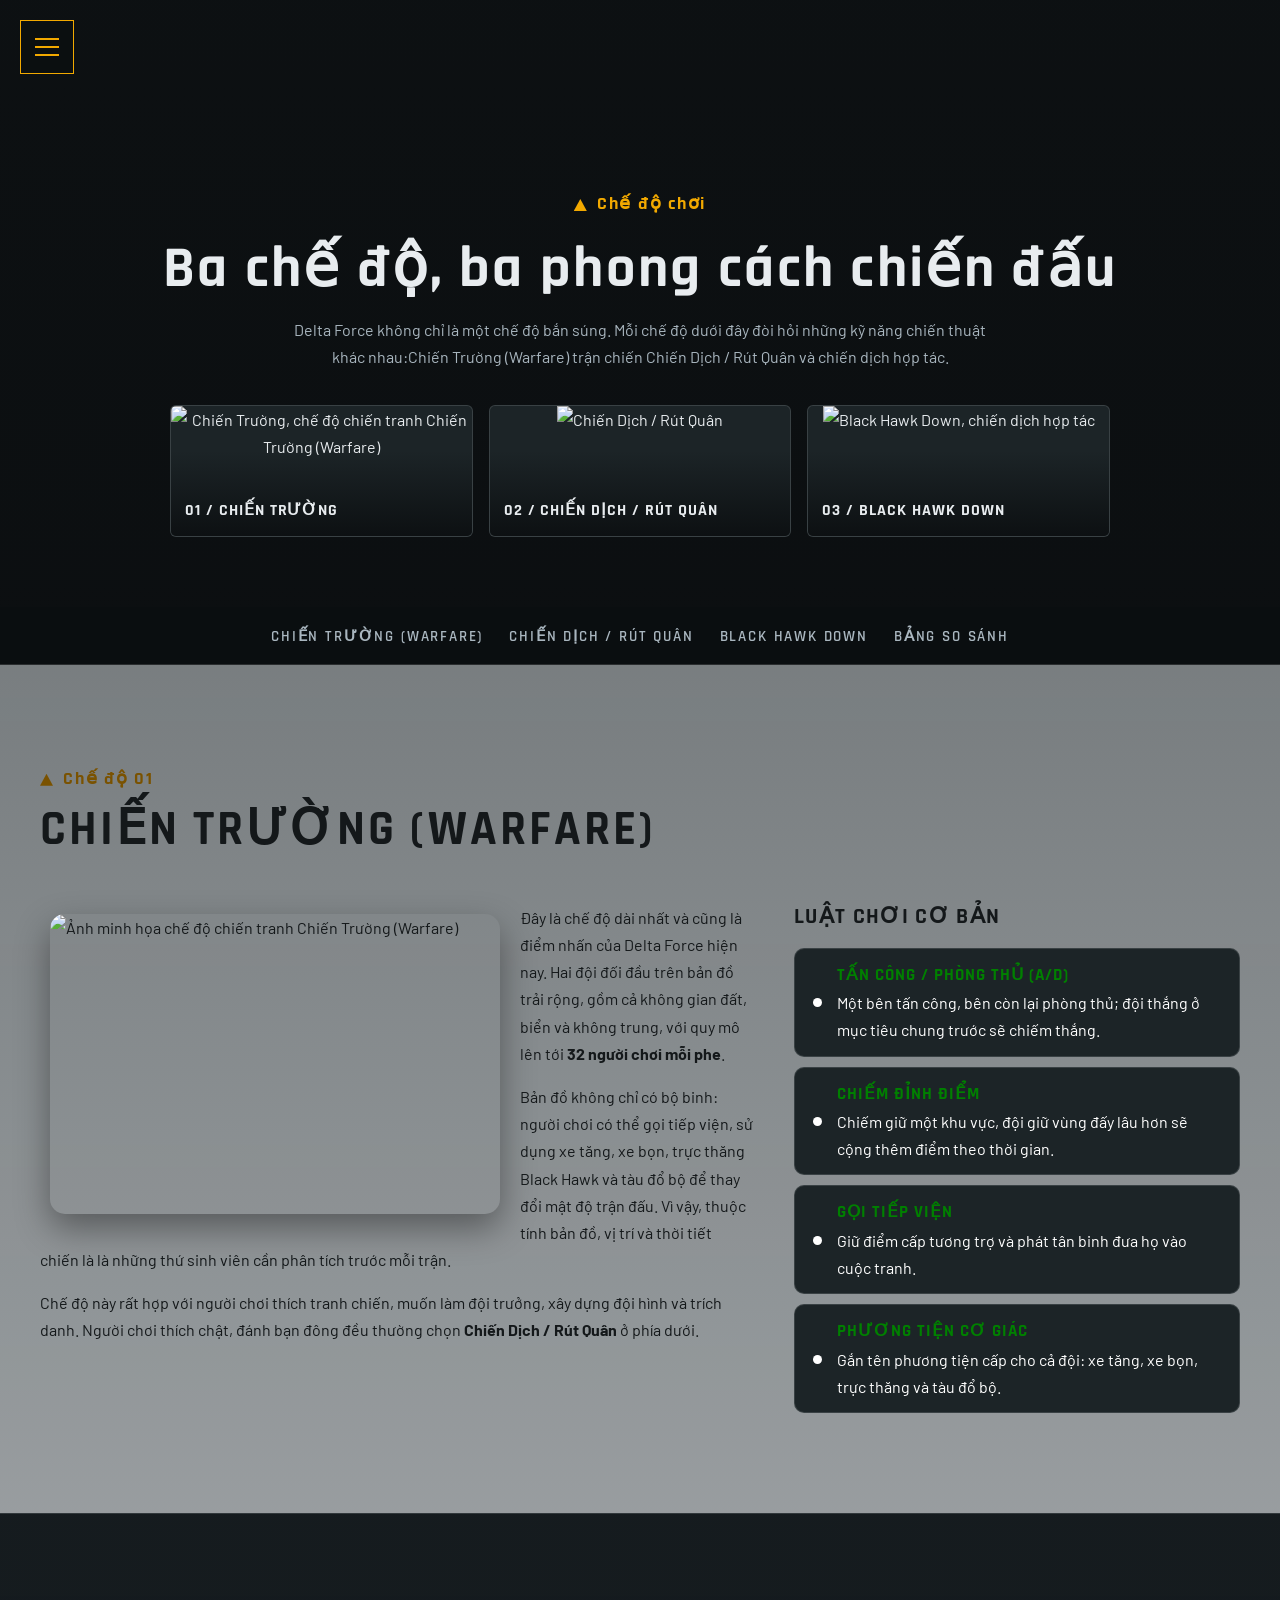
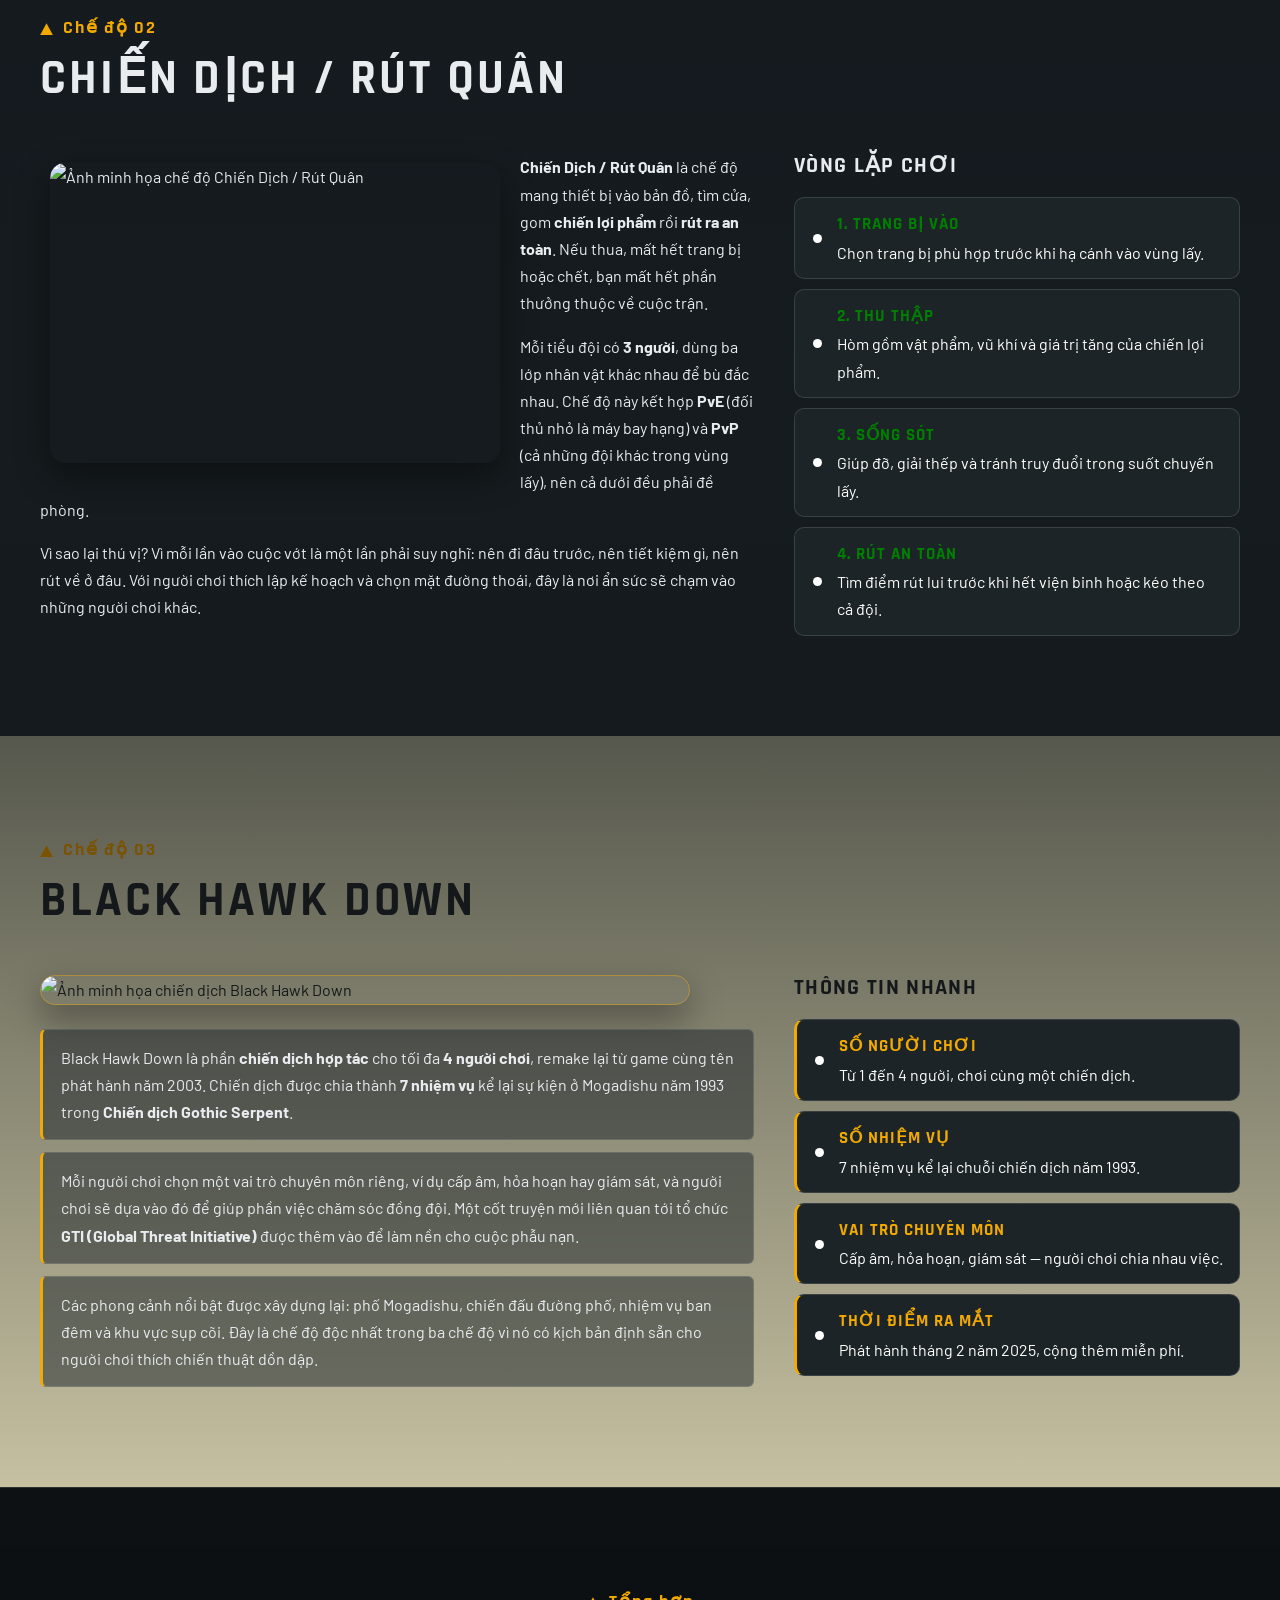
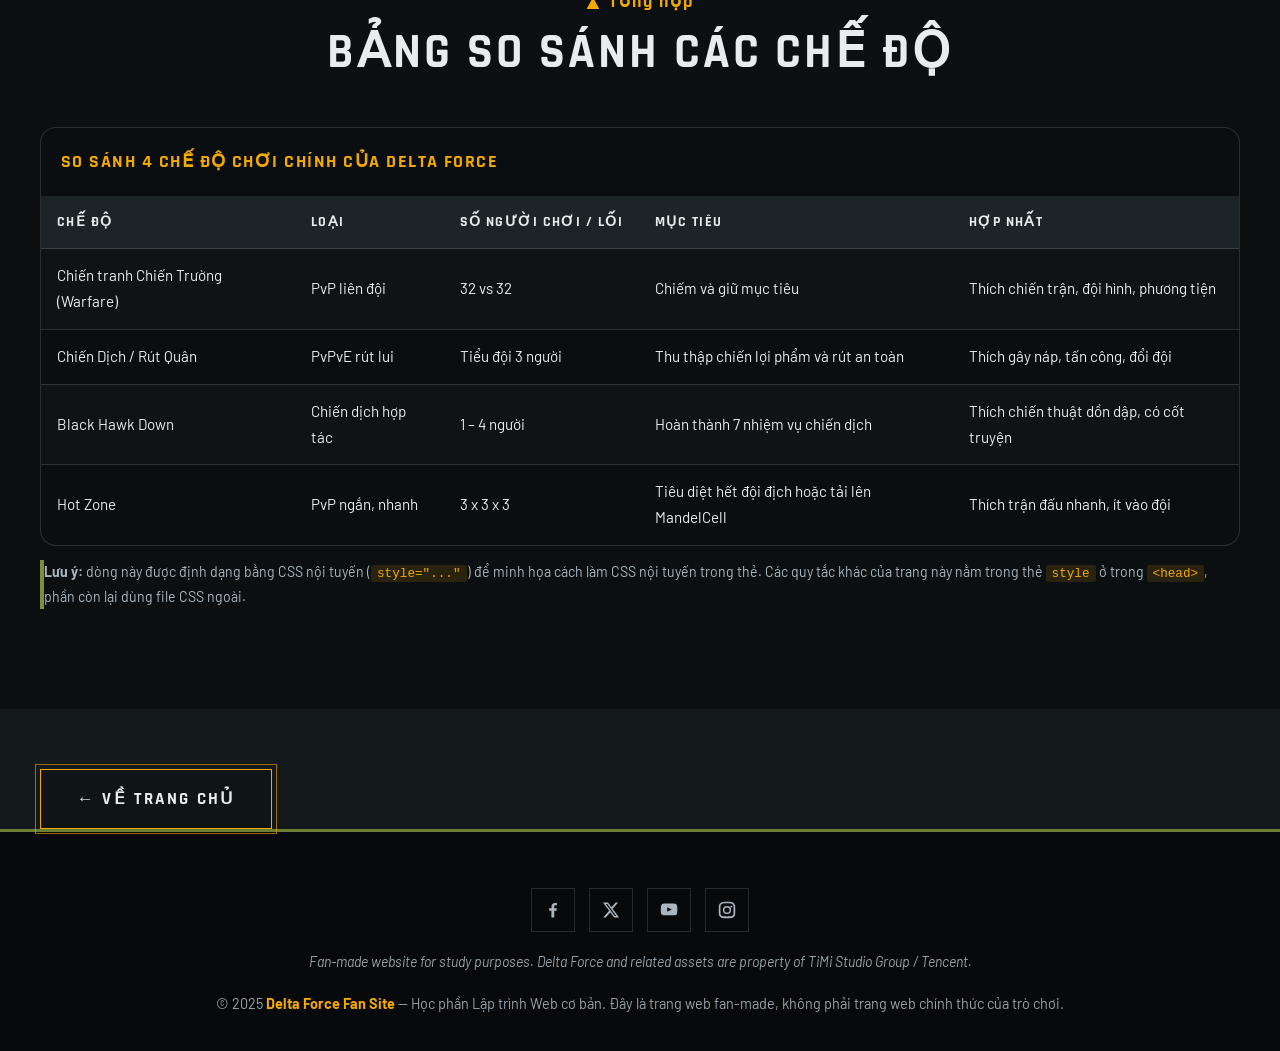
==== commit a6cd13fe: "update ảnh chìm và sử chính tả" ====
--- a/modes.html
+++ b/modes.html
@@ -5,10 +5,10 @@
     <meta charset="UTF-8">
     <meta name="viewport" content="width=device-width, initial-scale=1.0">
     <meta name="description"
-        content="Chi tiết ba chế độ chơi của Delta Force: Warfare, Operations và chiến dịch Black Hawk Down, kèm bảng so sánh.">
+        content="Chi tiết ba chế độ chơi của Delta Force:Chiến Trường (Warfare) Chiến Dịch / Rút Quân và chiến dịch Black Hawk Down, kèm bảng so sánh.">
     <meta name="author" content="Sinh viên - Học phần Lập trình Web cơ bản">
-    <meta name="theme-color" content="#0c1011">
-    <title>Chế độ chơi | Delta Force (fan-made)</title>
+    <meta name="theme-color" content="#0b0e10">
+    <title>Chế độ chơi | Delta Force - Fan-made</title>
 
     <!-- Y1: CSS ngoài (dùng chung với trang chủ) -->
     <link rel="preconnect" href="https://fonts.googleapis.com">
@@ -24,26 +24,78 @@
         .page-head {
             padding: 190px 0 70px;
             background:
-                linear-gradient(rgba(12, 16, 17, .84), rgba(12, 16, 17, .94)),
-                linear-gradient(rgba(242, 169, 0, .05) 1px, transparent 1px) 0 0 / 48px 48px,
-                linear-gradient(90deg, rgba(242, 169, 0, .05) 1px, transparent 1px) 0 0 / 48px 48px,
+                linear-gradient(rgba(11, 14, 16, .82), rgba(11, 14, 16, .92)),
                 url("images/hero-2.svg") center / cover no-repeat;
             text-align: center;
         }
 
         .page-head__title {
             margin: 8px 0 14px;
-            font-family: var(--font-stencil);
-            font-size: clamp(2rem, 5.4vw, 3.4rem);
-            font-weight: 400;
-            line-height: 1.1;
-            letter-spacing: .04em;
+            font-size: clamp(2.2rem, 6vw, 3.6rem);
         }
 
         .page-head__text {
             max-width: 720px;
             margin: 0 auto;
             color: var(--text-muted);
+        }
+
+        .mode-preview-list {
+            display: grid;
+            grid-template-columns: repeat(3, minmax(0, 1fr));
+            gap: 16px;
+            max-width: 940px;
+            margin: 34px auto 0;
+        }
+
+        .mode-preview {
+            position: relative;
+            display: block;
+            overflow: hidden;
+            aspect-ratio: 16 / 7;
+            border: 1px solid var(--line);
+            border-radius: 6px;
+            background: var(--panel-2);
+        }
+
+        .mode-preview::after {
+            position: absolute;
+            inset: 35% 0 0;
+            background: linear-gradient(transparent, rgba(11, 14, 16, .9));
+            content: "";
+        }
+
+        .mode-preview img {
+            width: 100%;
+            height: 100%;
+            object-fit: cover;
+            transition: transform var(--t-base), filter var(--t-base);
+        }
+
+        .mode-preview span {
+            position: absolute;
+            z-index: 1;
+            right: 14px;
+            bottom: 12px;
+            left: 14px;
+            color: var(--text);
+            font-family: var(--font-head);
+            font-size: 1rem;
+            font-weight: 700;
+            letter-spacing: .06em;
+            text-align: left;
+            text-transform: uppercase;
+        }
+
+        .mode-preview:hover img,
+        .mode-preview:focus-visible img {
+            filter: saturate(1.15);
+            transform: scale(1.04);
+        }
+
+        .mode-preview:focus-visible {
+            outline: 2px solid var(--accent);
+            outline-offset: 3px;
         }
 
         /* Thanh điều hướng nhanh giữa các mục (position: sticky) */
@@ -51,8 +103,8 @@
             position: sticky;
             top: 0;
             z-index: 40;
-            background: rgba(12, 16, 17, .96);
-            border-bottom: 2px solid var(--olive);
+            background: rgba(11, 14, 16, .96);
+            border-bottom: 1px solid var(--line);
         }
 
         .jump-nav__list {
@@ -67,18 +119,16 @@
 
         .jump-nav__link {
             font-family: var(--font-head);
-            font-size: 1.05rem;
+            font-size: .95rem;
             font-weight: 600;
-            letter-spacing: .08em;
+            letter-spacing: .12em;
+            text-transform: uppercase;
             color: var(--text-muted);
-            border-bottom: 2px solid transparent;
-            transition: color var(--t-fast), border-color var(--t-fast);
         }
 
         .jump-nav__link:hover,
         .jump-nav__link:focus-visible {
             color: var(--accent);
-            border-bottom-color: var(--accent);
         }
 
         /* Y3: float + clearfix - ảnh chạy bên cạnh văn bản */
@@ -90,11 +140,11 @@
 
         .mode-detail__float {
             float: left;
-            width: 300px;
+            width: 450px;
+            max-width: 100%;
             height: auto;
-            margin: 0 26px 18px 0;
-            border-radius: var(--radius);
-            border-bottom: 4px solid var(--olive);
+            margin: 10px 20px 20px 10px;
+            border-radius: 15px;
             box-shadow: var(--shadow);
         }
 
@@ -106,19 +156,12 @@
             align-items: start;
         }
 
-        .mode-detail__aside {
-            padding: 24px 22px;
-            background: var(--bg-dark);
-            border: 1px solid var(--line);
-            border-top: 3px solid var(--accent);
-        }
-
         .mode-detail__aside-title {
             margin: 0 0 6px;
             font-family: var(--font-head);
-            font-size: 1.5rem;
-            letter-spacing: .04em;
-            color: var(--text);
+            font-size: 1.4rem;
+            letter-spacing: .06em;
+            text-transform: uppercase;
         }
 
         /* Danh sách luật chơi */
@@ -132,41 +175,64 @@
 
         .rule-list__item {
             position: relative;
-            padding: 12px 16px 12px 22px;
+            padding: 12px 16px 12px 42px;
             background: var(--panel-2);
-            border-left: 3px solid var(--olive);
-            color: var(--text-muted);
+            border: 1px solid var(--line);
+            border-radius: 10px;
+            color: white; /* thêm dòng này để chữ nội dung thành màu trắng */
+        }
+
+        /* Nút chấm to nhỏ bằng CSS thuần (không dùng icon) */
+        .rule-list__item::before {
+            content: "";
+            position: absolute;
+            left: 18px;
+            top: 50%;
+            width: 9px;
+            height: 9px;
+            margin-top: -4px;
+            background: white; /* đổi từ var(--accent) sang trắng */
+            border-radius: 50%;
         }
 
         .rule-list__name {
             display: block;
             font-family: var(--font-head);
-            font-size: 1.1rem;
+            font-size: 1.05rem;
             font-weight: 700;
-            letter-spacing: .04em;
-            color: var(--accent);
+            letter-spacing: .06em;
+            text-transform: uppercase;
+            color: green; /* đổi từ vàng sang xanh lá */
         }
 
         /* Bảng so sánh - cho phép cuộn ngang trên màn hình nhỏ */
+        #bang-so-sanh {
+            background:
+                linear-gradient(rgba(11, 14, 16, .82), rgba(11, 14, 16, .9)),
+                url("https://cdn-media.sforum.vn/storage/app/media/phuonganh/delta-force-hop-tac-metal-gear-solid-delta-snake-eater.jpg") center / cover no-repeat;
+        }
+
         .table-wrap {
             overflow-x: auto;
+            background: rgba(11, 14, 16, 0.648);
             border: 1px solid var(--line);
-            border-radius: var(--radius);
+            border-radius: 16px;
         }
 
         .compare-table {
             width: 100%;
             min-width: 720px;
             border-collapse: collapse;
-            font-size: 1rem;
+            font-size: .95rem;
         }
 
         .compare-table caption {
             padding: 18px 20px;
             font-family: var(--font-head);
-            font-size: 1.25rem;
+            font-size: 1.15rem;
             font-weight: 700;
-            letter-spacing: .04em;
+            letter-spacing: .08em;
+            text-transform: uppercase;
             text-align: left;
             color: var(--accent);
         }
@@ -181,22 +247,16 @@
         .compare-table thead th {
             background: var(--panel-2);
             font-family: var(--font-head);
-            font-size: 1rem;
-            letter-spacing: .06em;
+            font-size: .9rem;
+            letter-spacing: .1em;
+            text-transform: uppercase;
             color: var(--text);
             white-space: nowrap;
-            border-bottom: 2px solid var(--olive);
-        }
-
-        .compare-table tbody th {
-            font-family: var(--font-head);
-            font-size: 1.1rem;
-            color: var(--paper);
         }
 
         /* Y2: sọc kẻ xen kẽ bằng :nth-child - không dùng !important */
         .compare-table tbody tr:nth-child(odd) {
-            background: rgba(255, 255, 255, .03);
+            background: rgba(255, 255, 255, .02);
         }
 
         /* Y2: hover đổi nền hàng */
@@ -204,20 +264,66 @@
             background: rgba(242, 169, 0, .12);
         }
 
-        .compare-table tbody tr:last-child th,
         .compare-table tbody tr:last-child td {
             border-bottom: 0;
         }
 
+        #che-do-1 {
+            background:
+                linear-gradient(rgba(233, 237, 240, 0.47), rgba(233, 237, 240, 0.618)),
+                url("https://hoanghamobile.com/tin-tuc/wp-content/uploads/2025/05/review-delta-force-mobile-thumb.jpg") center / cover no-repeat;
+        }
+
+        #che-do-2 {
+            background:
+                linear-gradient(rgba(21, 27, 31, .82), rgba(21, 27, 31, .88)),
+                url("https://lh7-rt.googleusercontent.com/docsz/AD_4nXchIKrFjtYJU5OiJDu5yjf-hxCAi0wvPqkmPSoaCOpA_M5I2nkU5eXwXjdED3zyVOwtVgGg4ZG-DeCSbKzT-2ges70KYmXfSSrE_FvE1TGtu4XblmXU1bgNoGxyU2_vDal2kVHqdw?key=NprUMrcyKej3EbdQtYNoLQ") center / cover no-repeat;
+        }
+
+        #che-do-3 {
+            background:
+                linear-gradient(rgba(209, 203, 169, 0.348), rgba(209, 203, 169, .94)),
+                url("https://encrypted-tbn0.gstatic.com/images?q=tbn:ANd9GcRxgm4IKKHnU51ZEzr1xES6H8GIge422xbbvAW2i0TaRQ&s=10") center / cover no-repeat;
+        }
+
+        #che-do-3 .mode-detail__float {
+            float: none;
+            display: block;
+            width: min(100%, 650px);
+            margin: 0 0 24px;
+            border: 1px solid rgba(242, 169, 0, .42);
+        }
+
+        #che-do-3 .mode-detail__prose p {
+            margin: 0 0 12px;
+            padding: 14px 18px;
+            background: rgba(31, 38, 43, 0.513);
+            border: 1px solid var(--line);
+            border-left: 3px solid var(--accent);
+            border-radius: 6px;
+            color: var(--text);
+        }
+
+        #che-do-3 .mode-detail__prose p:last-child {
+            margin-bottom: 0;
+        }
+
+        #che-do-3 .rule-list__item {
+            border-left: 3px solid var(--accent);
+        }
+
+        #che-do-3 .rule-list__name {
+            color: var(--accent);
+        }
+
         .table-hint {
             margin: 14px 0 0;
-            padding-left: 14px;
-            font-size: .92rem;
+            font-size: .88rem;
             color: var(--text-muted);
         }
 
         .back-home {
-            margin: 60px auto;
+            margin-top: 60px;
         }
 
         /* Đường kẻ nhấn mạnh cho dòng lưu ý */
@@ -228,6 +334,16 @@
         @media (max-width: 768px) {
             .page-head {
                 padding: 140px 0 56px;
+            }
+
+            .mode-preview-list {
+                grid-template-columns: 1fr;
+                max-width: 480px;
+                margin-top: 28px;
+            }
+
+            .mode-preview {
+                aspect-ratio: 16 / 7;
             }
 
             .mode-detail__grid {
@@ -260,10 +376,13 @@
                 <li class="site-nav__item"><a class="site-nav__link" href="index.html">Trang chủ</a></li>
                 <li class="site-nav__item"><a class="site-nav__link" href="index.html#tinh-nang">Tính năng</a></li>
                 <li class="site-nav__item"><a class="site-nav__link" href="index.html#gioi-thieu">Giới thiệu</a></li>
-                <li class="site-nav__item"><a class="site-nav__link" href="index.html#lop-nhan-vat">Class nhân vật</a></li>
+                <li class="site-nav__item"><a class="site-nav__link" href="index.html#lop-nhan-vat">Lớp
+                        nhân vật</a></li>
                 <li class="site-nav__item"><a class="site-nav__link" href="#che-do-1">Chế độ chơi</a></li>
-                <li class="site-nav__item"><a class="site-nav__link" href="index.html#thu-vien">Thư viện</a></li>
-                <li class="site-nav__item"><a class="site-nav__link" href="index.html#lien-he">Liên hệ</a></li>
+                <li class="site-nav__item"><a class="site-nav__link" href="index.html#thu-vien">Thư
+                        viện</a></li>
+                <li class="site-nav__item"><a class="site-nav__link" href="index.html#lien-he">Liên hệ</a>
+                </li>
             </ul>
         </nav>
 
@@ -276,11 +395,29 @@
         <section class="page-head">
             <div class="container">
                 <p class="hero__kicker">Chế độ chơi</p>
-                <h1 class="page-head__title">Ba chế độ, ba cách chiến đấu</h1>
+                <h1 class="page-head__title">Ba chế độ, ba phong cách chiến đấu</h1>
                 <p class="page-head__text">
-                    Delta Force không chỉ có một kiểu trận đấu. Mỗi chế độ đòi hỏi kỹ năng chiến thuật
-                    khác nhau: giao tranh quy mô lớn, thu thập rồi rút lui, và chiến dịch hợp tác.
+                    Delta Force không chỉ là một chế độ bắn súng. Mỗi chế độ dưới đây đòi hỏi
+                    những kỹ năng chiến thuật khác nhau:Chiến Trường (Warfare) trận chiến
+                    Chiến Dịch / Rút Quân và chiến dịch hợp tác.
                 </p>
+                <div class="mode-preview-list" aria-label="Ba chế độ chơi">
+                    <a class="mode-preview" href="#che-do-1">
+                        <img src="https://encrypted-tbn0.gstatic.com/images?q=tbn:ANd9GcT2y2XJZydOtmNic2TaSaP4p1itox_jA6w7r7aMvCX65g&s=10"
+                            alt="Chiến Trường, chế độ chiến tranh Chiến Trường (Warfare)">
+                        <span>01 / Chiến Trường</span>
+                    </a>
+                    <a class="mode-preview" href="#che-do-2">
+                        <img src="https://lh7-rt.googleusercontent.com/docsz/AD_4nXcmk2YBr9Mj4fnCFESWTHvldIb_iPuURoNT3Kge-NQYUNufLeQctr-cW_ZLlkYSR8Y3OXQrzH97VyNTmi-RawlAP2VRXXvxHGEkHVpOV9oqKmuyXFDHQa7hUyaQWHP01qPAqVAvpA?key=NprUMrcyKej3EbdQtYNoLQ"
+                            alt="Chiến Dịch / Rút Quân">
+                        <span>02 / Chiến Dịch / Rút Quân</span>
+                    </a>
+                    <a class="mode-preview" href="#che-do-3">
+                        <img src="https://encrypted-tbn0.gstatic.com/images?q=tbn:ANd9GcRxgm4IKKHnU51ZEzr1xES6H8GIge422xbbvAW2i0TaRQ&s=10"
+                            alt="Black Hawk Down, chiến dịch hợp tác">
+                        <span>03 / Black Hawk Down</span>
+                    </a>
+                </div>
             </div>
         </section>
 
@@ -288,8 +425,8 @@
         <nav class="jump-nav" aria-label="Điều hướng nhanh">
             <div class="container">
                 <ul class="jump-nav__list">
-                    <li><a class="jump-nav__link" href="#che-do-1">Warfare</a></li>
-                    <li><a class="jump-nav__link" href="#che-do-2">Operations</a></li>
+                    <li><a class="jump-nav__link" href="#che-do-1">Chiến Trường (Warfare)</a></li>
+                    <li><a class="jump-nav__link" href="#che-do-2">Chiến Dịch / Rút Quân</a></li>
                     <li><a class="jump-nav__link" href="#che-do-3">Black Hawk Down</a></li>
                     <li><a class="jump-nav__link" href="#bang-so-sanh">Bảng so sánh</a></li>
                 </ul>
@@ -301,29 +438,30 @@
         <section class="section mode-detail" id="che-do-1">
             <div class="container">
                 <header class="section-head">
-                    <p class="section-head__script">Chế độ 1</p>
-                    <h2 class="section-head__title">Warfare</h2>
+                    <p class="section-head__script">Chế độ 01</p>
+                    <h2 class="section-head__title">Chiến Trường (Warfare)</h2>
                 </header>
 
                 <div class="mode-detail__grid">
                     <!-- Y3: float + clearfix (ảnh chạy bên cạnh văn bản) -->
                     <div class="mode-detail__prose">
-                        <img class="mode-detail__float" src="https://cdn-media.sforum.vn/storage/app/media/quangduy/warfare-delta-force-gameplay-ava-1.jpg"
-                            alt="Ảnh minh họa chế độ Warfare" width="900" height="600">
-                        <p>
-                            Warfare là chế độ quy mô lớn và là điểm nhấn của Delta Force. Hai đội đối đầu trên
-                            bản đồ rộng gồm mặt đất, mặt nước và không trung, với
-                            <strong>32 người chơi mỗi phe</strong>.
-                        </p>
-                        <p>
-                            Chiến trường không chỉ có bộ binh. Người chơi có thể dùng xe tăng, xe bọc thép,
-                            trực thăng Black Hawk và tàu tấn công để thay đổi cục diện. Vì vậy, địa hình, vị
-                            trí đặt phương tiện và nhịp tiếp viện là những điều cần tính trước mỗi trận.
-                        </p>
-                        <p>
-                            Chế độ này hợp với người thích giao tranh lớn, muốn phối hợp đội hình và giữ một
-                            vai trò rõ ràng trong đội. Nếu bạn thích nhịp chơi chậm hơn, nhiều rủi ro hơn,
-                            hãy xem <strong>Operations</strong> ở phần tiếp theo.
+                        <img class="mode-detail__float" src="https://images.steamusercontent.com/ugc/54703244189315467/EA57E9C06701A7EF053900324DBE820E4A8C7F16/"
+                            alt="Ảnh minh họa chế độ chiến tranh Chiến Trường (Warfare)" width="900" height="600">
+                        <p>
+                            Đây là chế độ dài nhất và cũng là điểm nhấn của Delta Force hiện nay.
+                            Hai đội đối đầu trên bản đồ trải rộng, gồm cả không gian đất, biển
+                            và không trung, với quy mô lên tới <strong>32 người chơi mỗi phe</strong>.
+                        </p>
+                        <p>
+                            Bản đồ không chỉ có bộ binh: người chơi có thể gọi tiếp viện, sử dụng
+                            xe tăng, xe bọn, trực thăng Black Hawk và tàu đổ bộ để thay đổi
+                            mật độ trận đấu. Vì vậy, thuộc tính bản đồ, vị trí và thời tiết chiến
+                            là là những thứ sinh viên cần phân tích trước mỗi trận.
+                        </p>
+                        <p>
+                            Chế độ này rất hợp với người chơi thích tranh chiến, muốn làm đội trưởng,
+                            xây dựng đội hình và trích danh. Người chơi thích chật, đánh bạn
+                            đông đều thường chọn <strong>Chiến Dịch / Rút Quân</strong> ở phía dưới.
                         </p>
                     </div>
 
@@ -331,23 +469,23 @@
                         <h3 class="mode-detail__aside-title">Luật chơi cơ bản</h3>
                         <ul class="rule-list">
                             <li class="rule-list__item">
-                                <span class="rule-list__name">Conquest</span>
-                                Hai đội tranh giành các điểm chiếm trên bản đồ; đội kiểm soát nhiều điểm hơn
-                                sẽ dẫn trước.
-                            </li>
-                            <li class="rule-list__item">
-                                <span class="rule-list__name">Breakthrough</span>
-                                Một bên tấn công, bên còn lại phòng thủ; bên tấn công phải lần lượt phá vỡ
-                                các tuyến mục tiêu.
-                            </li>
-                            <li class="rule-list__item">
-                                <span class="rule-list__name">Hồi sinh đồng đội</span>
-                                Class Recon có thể đặt Respawn Beacon để đồng đội quay lại trận gần tuyến đầu.
-                            </li>
-                            <li class="rule-list__item">
-                                <span class="rule-list__name">Phương tiện chiến đấu</span>
-                                Xe tăng, xe bọc thép, trực thăng và tàu tấn công là lực lượng dùng chung
-                                của cả đội.
+                                <span class="rule-list__name">Tấn công / Phòng thủ (A/D)</span>
+                                Một bên tấn công, bên còn lại phòng thủ; đội thắng ở mục tiêu chung
+                                trước sẽ chiếm thắng.
+                            </li>
+                            <li class="rule-list__item">
+                                <span class="rule-list__name">Chiếm đỉnh điểm</span>
+                                Chiếm giữ một khu vực, đội giữ vùng đấy lâu hơn sẽ cộng thêm
+                                điểm theo thời gian.
+                            </li>
+                            <li class="rule-list__item">
+                                <span class="rule-list__name">Gọi tiếp viện</span>
+                                Giữ điểm cấp tương trợ và phát tân binh đưa họ vào cuộc tranh.
+                            </li>
+                            <li class="rule-list__item">
+                                <span class="rule-list__name">Phương tiện cơ giác</span>
+                                Gắn tên phương tiện cấp cho cả đội: xe tăng, xe bọn, trực thăng và
+                                tàu đổ bộ.
                             </li>
                         </ul>
                     </aside>
@@ -360,30 +498,31 @@
         <section class="section section--grey mode-detail" id="che-do-2">
             <div class="container">
                 <header class="section-head">
-                    <p class="section-head__script">Chế độ 2</p>
-                    <h2 class="section-head__title">Operations</h2>
+                    <p class="section-head__script">Chế độ 02</p>
+                    <h2 class="section-head__title">Chiến Dịch / Rút Quân</h2>
                 </header>
 
                 <div class="mode-detail__grid">
                     <div class="mode-detail__prose">
-                        <img class="mode-detail__float" src="https://encrypted-tbn0.gstatic.com/images?q=tbn:ANd9GcQR7M4NoEVTUKtTUxcX40Or-worxc0w7mXKXYKpbvz0Wg&s=10"
-                            alt="Ảnh minh họa chế độ Operations" width="900" height="600">
-                        <p>
-                            <strong>Operations</strong> là chế độ mang trang bị vào bản đồ, tìm kiếm và thu
-                            thập <strong>chiến lợi phẩm</strong> rồi <strong>rút ra an toàn</strong>. Nếu bị
-                            hạ gục hoặc không kịp rút, bạn có thể mất số trang bị và chiến lợi phẩm đã mang
-                            theo trong trận đó.
-                        </p>
-                        <p>
-                            Mỗi tiểu đội có <strong>3 người</strong>, thường chọn các class khác nhau để bù
-                            đắp điểm yếu cho nhau. Chế độ kết hợp <strong>PvE</strong> (đối thủ do máy điều
-                            khiển) và <strong>PvP</strong> (các đội khác trên cùng bản đồ), nên bạn phải đề
-                            phòng cả hai phía.
-                        </p>
-                        <p>
-                            Điều làm Operations hấp dẫn là mỗi lượt vào bản đồ đều cần quyết định: đi hướng
-                            nào trước, mang theo gì, rút ở điểm nào. Chế độ này hợp với người thích lập kế
-                            hoạch và chấp nhận rủi ro để đổi lấy phần thưởng lớn.
+                        <img class="mode-detail__float" src="https://images.steamusercontent.com/ugc/54703244189315459/F6B24A06DF701DD4F19282E71B63676A1080CA75/"
+                            alt="Ảnh minh họa chế độ Chiến Dịch / Rút Quân" width="900" height="600">
+                        <p>
+                            <strong>Chiến Dịch / Rút Quân</strong> là chế độ mang thiết bị vào bản đồ, tìm cửa,
+                            gom <strong>chiến lợi phẩm</strong> rồi <strong>rút ra an toàn</strong>.
+                            Nếu thua, mất hết trang bị hoặc chết, bạn mất hết phần thưởng
+                            thuộc về cuộc trận.
+                        </p>
+                        <p>
+                            Mỗi tiểu đội có <strong>3 người</strong>, dùng ba lớp nhân vật khác nhau
+                            để bù đắc nhau. Chế độ này kết hợp <strong>PvE</strong> (đối thủ nhỏ là
+                            máy bay hạng) và <strong>PvP</strong> (cả những đội khác trong vùng lấy),
+                            nên cả dưới đều phải đề phòng.
+                        </p>
+                        <p>
+                            Vì sao lại thú vị? Vì mỗi lần vào cuộc vớt là một lần phải suy nghĩ: nên đi
+                            đâu trước, nên tiết kiệm gì, nên rút về ở đâu. Với người chơi thích lập
+                            kế hoạch và chọn mặt đường thoái, đây là nơi ẩn sức sẽ chạm vào những
+                            người chơi khác.
                         </p>
                     </div>
 
@@ -391,20 +530,20 @@
                         <h3 class="mode-detail__aside-title">Vòng lặp chơi</h3>
                         <ul class="rule-list">
                             <li class="rule-list__item">
-                                <span class="rule-list__name">1. Chuẩn bị</span>
-                                Chọn Operator và trang bị phù hợp trước khi vào bản đồ.
+                                <span class="rule-list__name">1. Trang bị vào</span>
+                                Chọn trang bị phù hợp trước khi hạ cánh vào vùng lấy.
                             </li>
                             <li class="rule-list__item">
                                 <span class="rule-list__name">2. Thu thập</span>
-                                Tìm vật phẩm, vũ khí và chiến lợi phẩm có giá trị.
+                                Hòm gồm vật phẩm, vũ khí và giá trị tăng của chiến lợi phẩm.
                             </li>
                             <li class="rule-list__item">
                                 <span class="rule-list__name">3. Sống sót</span>
-                                Tránh hoặc hạ đối thủ, giữ liên lạc với cả tiểu đội.
-                            </li>
-                            <li class="rule-list__item">
-                                <span class="rule-list__name">4. Rút ra</span>
-                                Đến điểm rút trước khi trận kết thúc để giữ lại chiến lợi phẩm.
+                                Giúp đỡ, giải thếp và tránh truy đuổi trong suốt chuyến lấy.
+                            </li>
+                            <li class="rule-list__item">
+                                <span class="rule-list__name">4. Rút an toàn</span>
+                                Tìm điểm rút lui trước khi hết viện binh hoặc kéo theo cả đội.
                             </li>
                         </ul>
                     </aside>
@@ -417,29 +556,33 @@
         <section class="section mode-detail" id="che-do-3">
             <div class="container">
                 <header class="section-head">
-                    <p class="section-head__script">Chế độ 3</p>
+                    <p class="section-head__script">Chế độ 03</p>
                     <h2 class="section-head__title">Black Hawk Down</h2>
                 </header>
 
                 <div class="mode-detail__grid">
                     <div class="mode-detail__prose">
-                        <img class="mode-detail__float" src="https://encrypted-tbn0.gstatic.com/images?q=tbn:ANd9GcRbE8ImMaecT4mOKAbBQJXv_4bAhdQpF8uWCnpL_nB8dlf5oZtA6El2E4eB&s=10"
-                            alt="Ảnh minh họa chiến dịch Black Hawk Down" width="900" height="600">
-                        <p>
-                            Black Hawk Down là <strong>chiến dịch hợp tác</strong> cho tối đa
-                            <strong>4 người chơi</strong>, làm lại từ tựa game cùng tên phát hành năm 2003.
-                            Chiến dịch gồm <strong>7 nhiệm vụ</strong> kể lại các sự kiện ở Mogadishu năm 1993
+                        <img class="mode-detail__float" src="https://images.steamusercontent.com/ugc/54703244189315483/44840183FD8B1D09D56E779687129DBF3821C746/"
+                            alt="Ảnh minh họa chiến dịch Black Hawk Down">
+                        <p>
+                            Black Hawk Down là phần <strong>chiến dịch hợp tác</strong> cho tối
+                            đa <strong>4 người chơi</strong>, remake lại từ game cùng tên
+                            phát hành năm 2003. Chiến dịch được chia thành
+                            <strong>7 nhiệm vụ</strong> kể lại sự kiện ở Mogadishu năm 1993
                             trong <strong>Chiến dịch Gothic Serpent</strong>.
                         </p>
                         <p>
-                            Đây là chế độ chơi miễn phí, đi theo kịch bản có sẵn thay vì đối đầu với người
-                            chơi khác. Bạn cùng đồng đội hoàn thành từng nhiệm vụ, nên phối hợp và chọn trang
-                            bị phù hợp là yếu tố quyết định.
-                        </p>
-                        <p>
-                            Bối cảnh gồm các con phố Mogadishu, giao tranh trong khu dân cư và những nhiệm vụ
-                            cần phối hợp sát sao. Chế độ này phù hợp với người thích cốt truyện và nhịp chơi
-                            dồn dập hơn là đấu xếp hạng.
+                            Mỗi người chơi chọn một vai trò chuyên môn riêng, ví dụ cấp âm,
+                            hỏa hoạn hay giám sát, và người chơi sẽ dựa vào đó để giúp phần
+                            việc chăm sóc đồng đội. Một cốt truyện mới liên quan tới tổ chức
+                            <strong>GTI (Global Threat Initiative)</strong> được thêm vào
+                            để làm nền cho cuộc phẫu nạn.
+                        </p>
+                        <p>
+                            Các phong cảnh nổi bật được xây dựng lại: phố Mogadishu, chiến đấu
+                            đường phố, nhiệm vụ ban đêm và khu vực sụp cõi. Đây là chế độ độc
+                            nhất trong ba chế độ vì nó có kịch bản định sẵn cho người chơi
+                            thích chiến thuật dồn dập.
                         </p>
                     </div>
 
@@ -448,19 +591,19 @@
                         <ul class="rule-list">
                             <li class="rule-list__item">
                                 <span class="rule-list__name">Số người chơi</span>
-                                Từ 1 đến 4 người trong cùng một chiến dịch.
+                                Từ 1 đến 4 người, chơi cùng một chiến dịch.
                             </li>
                             <li class="rule-list__item">
                                 <span class="rule-list__name">Số nhiệm vụ</span>
-                                7 nhiệm vụ kể lại các sự kiện năm 1993.
-                            </li>
-                            <li class="rule-list__item">
-                                <span class="rule-list__name">Bối cảnh</span>
-                                Mogadishu, Somalia trong Chiến dịch Gothic Serpent.
-                            </li>
-                            <li class="rule-list__item">
-                                <span class="rule-list__name">Chi phí</span>
-                                Nội dung miễn phí, không cần mua thêm.
+                                7 nhiệm vụ kể lại chuỗi chiến dịch năm 1993.
+                            </li>
+                            <li class="rule-list__item">
+                                <span class="rule-list__name">Vai trò chuyên môn</span>
+                                Cấp âm, hỏa hoạn, giám sát &mdash; người chơi chia nhau việc.
+                            </li>
+                            <li class="rule-list__item">
+                                <span class="rule-list__name">Thời điểm ra mắt</span>
+                                Phát hành tháng 2 năm 2025, cộng thêm miễn phí.
                             </li>
                         </ul>
                     </aside>
@@ -480,41 +623,56 @@
                 <!-- Y3: overflow-x để bảng không làm tràn trang khi màn hình nhỏ -->
                 <div class="table-wrap" tabindex="0" role="region" aria-label="Bảng so sánh các chế độ chơi">
                     <table class="compare-table">
-                        <caption>So sánh 3 chế độ chơi chính của Delta Force</caption>
+                        <caption>So sánh 4 chế độ chơi chính của Delta Force</caption>
                         <thead>
                             <tr>
                                 <th scope="col">Chế độ</th>
                                 <th scope="col">Loại</th>
-                                <th scope="col">Số người chơi</th>
+                                <th scope="col">Số người chơi / lối</th>
                                 <th scope="col">Mục tiêu</th>
-                                <th scope="col">Phù hợp với</th>
+                                <th scope="col">Hợp nhất</th>
                             </tr>
                         </thead>
                         <tbody>
                             <tr>
-                                <th scope="row">Warfare</th>
-                                <td>PvP quy mô lớn</td>
+                                <td>Chiến tranh Chiến Trường (Warfare)</td>
+                                <td>PvP liên đội</td>
                                 <td>32 vs 32</td>
                                 <td>Chiếm và giữ mục tiêu</td>
-                                <td>Người thích giao tranh lớn, phương tiện và phối hợp đội hình</td>
+                                <td>Thích chiến trận, đội hình, phương tiện</td>
                             </tr>
                             <tr>
-                                <th scope="row">Operations</th>
-                                <td>PvPvE, rút lui</td>
+                                <td>Chiến Dịch / Rút Quân</td>
+                                <td>PvPvE rút lui</td>
                                 <td>Tiểu đội 3 người</td>
-                                <td>Thu thập chiến lợi phẩm và rút ra an toàn</td>
-                                <td>Người thích lập kế hoạch và chấp nhận rủi ro</td>
+                                <td>Thu thập chiến lợi phẩm và rút an toàn</td>
+                                <td>Thích gây náp, tấn công, đổi đội</td>
                             </tr>
                             <tr>
-                                <th scope="row">Black Hawk Down</th>
+                                <td>Black Hawk Down</td>
                                 <td>Chiến dịch hợp tác</td>
                                 <td>1 &ndash; 4 người</td>
-                                <td>Hoàn thành 7 nhiệm vụ</td>
-                                <td>Người thích cốt truyện và nhịp chơi dồn dập</td>
+                                <td>Hoàn thành 7 nhiệm vụ chiến dịch</td>
+                                <td>Thích chiến thuật dồn dập, có cốt truyện</td>
+                            </tr>
+                            <tr>
+                                <td>Hot Zone</td>
+                                <td>PvP ngắn, nhanh</td>
+                                <td>3 x 3 x 3</td>
+                                <td>Tiêu diệt hết đội địch hoặc tải lên MandelCell</td>
+                                <td>Thích trận đấu nhanh, ít vào đội</td>
                             </tr>
                         </tbody>
                     </table>
                 </div>
+
+                <!-- Y1: ví dụ INLINE CSS (thuộc tính style nằm trong thẻ HTML) -->
+                <p class="note table-hint" style="border-left-color: #7d8f3a;">
+                    <strong>Lưu ý:</strong> dòng này được định dạng bằng CSS nội tuyến
+                    (<code>style="..."</code>) để minh họa cách làm CSS nội tuyến trong thẻ. Các quy
+                    tắc khác của trang này nằm trong thẻ <code>style</code> ở trong
+                    <code>&lt;head&gt;</code>, phần còn lại dùng file CSS ngoài.
+                </p>
             </div>
         </section>
 
@@ -531,30 +689,38 @@
 
             <ul class="social">
                 <li class="social__item">
-                    <a class="social__link" href="https://www.facebook.com/deltaforcegame" target="_blank" rel="noopener noreferrer" aria-label="Facebook">
+                    <a class="social__link" href="#" aria-label="Facebook">
                         <svg viewBox="0 0 24 24" width="20" height="20" aria-hidden="true" focusable="false">
-                            <path d="M13.5 21v-8h2.7l.4-3.1h-3.1V7.9c0-.9.25-1.5 1.55-1.5h1.65V3.6c-.3-.04-1.3-.13-2.45-.13-2.4 0-4.05 1.47-4.05 4.17V9.9H7.4V13h2.7v8h3.4z" fill="currentColor"></path>
+                            <path
+                                d="M13.5 21v-8h2.7l.4-3.1h-3.1V7.9c0-.9.25-1.5 1.55-1.5h1.65V3.6c-.3-.04-1.3-.13-2.45-.13-2.4 0-4.05 1.47-4.05 4.17V9.9H7.4V13h2.7v8h3.4z"
+                                fill="currentColor" />
                         </svg>
                     </a>
                 </li>
                 <li class="social__item">
-                    <a class="social__link" href="https://x.com/DeltaForce_Game" target="_blank" rel="noopener noreferrer" aria-label="X (Twitter)">
+                    <a class="social__link" href="#" aria-label="X (Twitter)">
                         <svg viewBox="0 0 24 24" width="20" height="20" aria-hidden="true" focusable="false">
-                            <path d="M17.53 3h3.06l-6.69 7.64L21.75 21h-5.98l-4.7-6.13L5.7 21H2.63l7.15-8.17L2.25 3h6.13l4.25 5.6L17.53 3zm-1.07 16.2h1.7L7.62 4.72H5.8l10.66 14.48z" fill="currentColor"></path>
+                            <path
+                                d="M17.53 3h3.06l-6.69 7.64L21.75 21h-5.98l-4.7-6.13L5.7 21H2.63l7.15-8.17L2.25 3h6.13l4.25 5.6L17.53 3zm-1.07 16.2h1.7L7.62 4.72H5.8l10.66 14.48z"
+                                fill="currentColor" />
                         </svg>
                     </a>
                 </li>
                 <li class="social__item">
-                    <a class="social__link" href="https://www.youtube.com/@DeltaForceGame" target="_blank" rel="noopener noreferrer" aria-label="YouTube">
+                    <a class="social__link" href="#" aria-label="YouTube">
                         <svg viewBox="0 0 24 24" width="20" height="20" aria-hidden="true" focusable="false">
-                            <path d="M21.6 7.2s-.2-1.4-.8-2c-.75-.8-1.6-.8-2-.85C16 4.2 12 4.2 12 4.2s-4 0-6.8.2c-.4.05-1.25.05-2 .85-.6.6-.8 2-.8 2S2.2 8.8 2.2 10.5v1.5c0 1.6.2 3.3.2 3.3s.2 1.4.8 2c.75.8 1.75.75 2.2.85 1.6.15 6.8.2 6.8.2s4 0 6.8-.2c.4-.06 1.25-.06 2-.86.6-.6.8-2 .8-2s.2-1.6.2-3.3v-1.5c0-1.7-.2-3.3-.2-3.3zM9.9 14.2V8.6l5.4 2.8-5.4 2.8z" fill="currentColor"></path>
+                            <path
+                                d="M21.6 7.2s-.2-1.4-.8-2c-.75-.8-1.6-.8-2-.85C16 4.2 12 4.2 12 4.2s-4 0-6.8.2c-.4.05-1.25.05-2 .85-.6.6-.8 2-.8 2S2.2 8.8 2.2 10.5v1.5c0 1.6.2 3.3.2 3.3s.2 1.4.8 2c.75.8 1.75.75 2.2.85 1.6.15 6.8.2 6.8.2s4 0 6.8-.2c.4-.06 1.25-.06 2-.86.6-.6.8-2 .8-2s.2-1.6.2-3.3v-1.5c0-1.7-.2-3.3-.2-3.3zM9.9 14.2V8.6l5.4 2.8-5.4 2.8z"
+                                fill="currentColor" />
                         </svg>
                     </a>
                 </li>
                 <li class="social__item">
-                    <a class="social__link" href="https://www.instagram.com/deltaforcegameglobal/" target="_blank" rel="noopener noreferrer" aria-label="Instagram">
+                    <a class="social__link" href="#" aria-label="Instagram">
                         <svg viewBox="0 0 24 24" width="20" height="20" aria-hidden="true" focusable="false">
-                            <path d="M12 2.2c-2.7 0-3 0-4.05.06-1.05.05-1.77.22-2.4.46a4.9 4.9 0 00-1.78 1.16 4.9 4.9 0 00-1.16 1.78c-.24.63-.41 1.35-.46 2.4C2.1 9 2.1 9.3 2.1 12s0 3 .06 4.05c.05 1.05.22 1.77.46 2.4a4.9 4.9 0 001.16 1.78 4.9 4.9 0 001.78 1.16c.63.24 1.35.41 2.4.46 1.05.06 1.35.06 4.05.06s3 0 4.05-.06c1.05-.05 1.77-.22 2.4-.46a5.1 5.1 0 002.94-2.94c.24-.63.41-1.35.46-2.4.06-1.05.06-1.35.06-4.05s0-3-.06-4.05c-.05-1.05-.22-1.77-.46-2.4a4.9 4.9 0 00-1.16-1.78 4.9 4.9 0 00-1.78-1.16c-.63-.24-1.35-.41-2.4-.46C15 2.2 14.7 2.2 12 2.2zm0 1.8c2.66 0 2.95 0 4 .06.9.04 1.4.19 1.72.32.43.17.74.37 1.06.69.32.32.52.63.69 1.06.13.32.28.83.32 1.72.06 1.05.06 1.34.06 4s0 2.95-.06 4c-.04.9-.19 1.4-.32 1.72a2.9 2.9 0 01-.69 1.06 2.9 2.9 0 01-1.06.69c-.32.13-.83.28-1.72.32-1.05.06-1.34.06-4 .06s-2.95 0-4-.06c-.9-.04-1.4-.19-1.72-.32a2.9 2.9 0 01-1.06-.69 2.9 2.9 0 01-.69-1.06c-.13-.32-.28-.83-.32-1.72-.06-1.05-.06-1.34-.06-4s0-2.95.06-4c.04-.9.19-1.4.32-1.72.17-.43.37-.74.69-1.06.32-.32.63-.52 1.06-.69.32-.13.83-.28 1.72-.32 1.05-.06 1.34-.06 4-.06zm0 3.06a4.94 4.94 0 110 9.88 4.94 4.94 0 010-9.88zm0 1.8a3.14 3.14 0 100 6.28 3.14 3.14 0 000-6.28zm5.14-2.1a1.15 1.15 0 110 2.3 1.15 1.15 0 010-2.3z" fill="currentColor"></path>
+                            <path
+                                d="M12 2.2c-2.7 0-3 0-4.05.06-1.05.05-1.77.22-2.4.46a4.9 4.9 0 00-1.78 1.16 4.9 4.9 0 00-1.16 1.78c-.24.63-.41 1.35-.46 2.4C2.1 9 2.1 9.3 2.1 12s0 3 .06 4.05c.05 1.05.22 1.77.46 2.4a4.9 4.9 0 001.16 1.78 4.9 4.9 0 001.78 1.16c.63.24 1.35.41 2.4.46 1.05.06 1.35.06 4.05.06s3 0 4.05-.06c1.05-.05 1.77-.22 2.4-.46a5.1 5.1 0 002.94-2.94c.24-.63.41-1.35.46-2.4.06-1.05.06-1.35.06-4.05s0-3-.06-4.05c-.05-1.05-.22-1.77-.46-2.4a4.9 4.9 0 00-1.16-1.78 4.9 4.9 0 00-1.78-1.16c-.63-.24-1.35-.41-2.4-.46C15 2.2 14.7 2.2 12 2.2zm0 1.8c2.66 0 2.95 0 4 .06.9.04 1.4.19 1.72.32.43.17.74.37 1.06.69.32.32.52.63.69 1.06.13.32.28.83.32 1.72.06 1.05.06 1.34.06 4s0 2.95-.06 4c-.04.9-.19 1.4-.32 1.72a2.9 2.9 0 01-.69 1.06 2.9 2.9 0 01-1.06.69c-.32.13-.83.28-1.72.32-1.05.06-1.34.06-4 .06s-2.95 0-4-.06c-.9-.04-1.4-.19-1.72-.32a2.9 2.9 0 01-1.06-.69 2.9 2.9 0 01-.69-1.06c-.13-.32-.28-.83-.32-1.72-.06-1.05-.06-1.34-.06-4s0-2.95.06-4c.04-.9.19-1.4.32-1.72.17-.43.37-.74.69-1.06.32-.32.63-.52 1.06-.69.32-.13.83-.28 1.72-.32 1.05-.06 1.34-.06 4-.06zm0 3.06a4.94 4.94 0 110 9.88 4.94 4.94 0 010-9.88zm0 1.8a3.14 3.14 0 100 6.28 3.14 3.14 0 000-6.28zm5.14-2.1a1.15 1.15 0 110 2.3 1.15 1.15 0 010-2.3z"
+                                fill="currentColor" />
                         </svg>
                     </a>
                 </li>
@@ -567,8 +733,8 @@
             </p>
 
             <p class="site-footer__copy">
-                &copy; 2026 <strong>Delta Force Fan Site</strong> &mdash; Học phần Lập trình Web cơ bản.
-                Đây là trang web fan-made, không phải trang chính thức của trò chơi.
+                &copy; 2025 <strong>Delta Force Fan Site</strong> &mdash; Học phần Lập trình Web cơ bản.
+                Đây là trang web fan-made, không phải trang web chính thức của trò chơi.
             </p>
         </div>
     </footer>
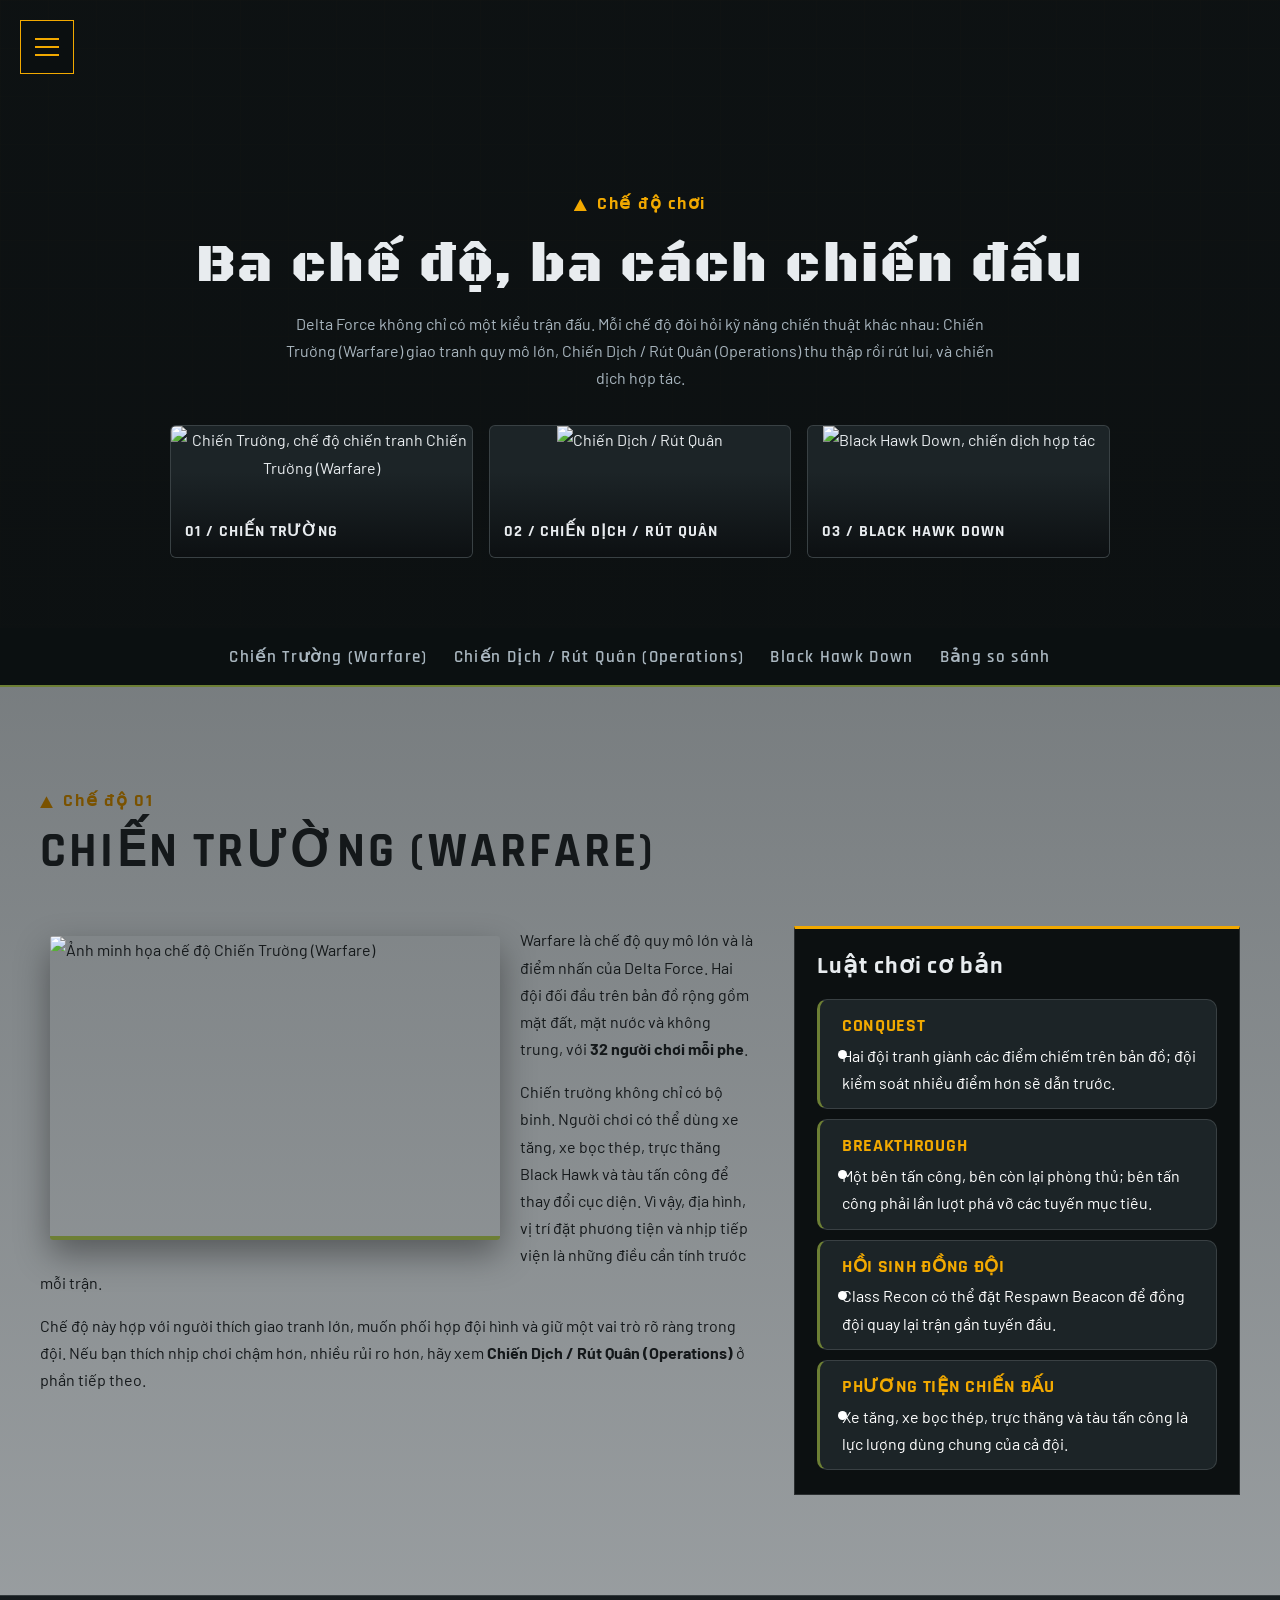
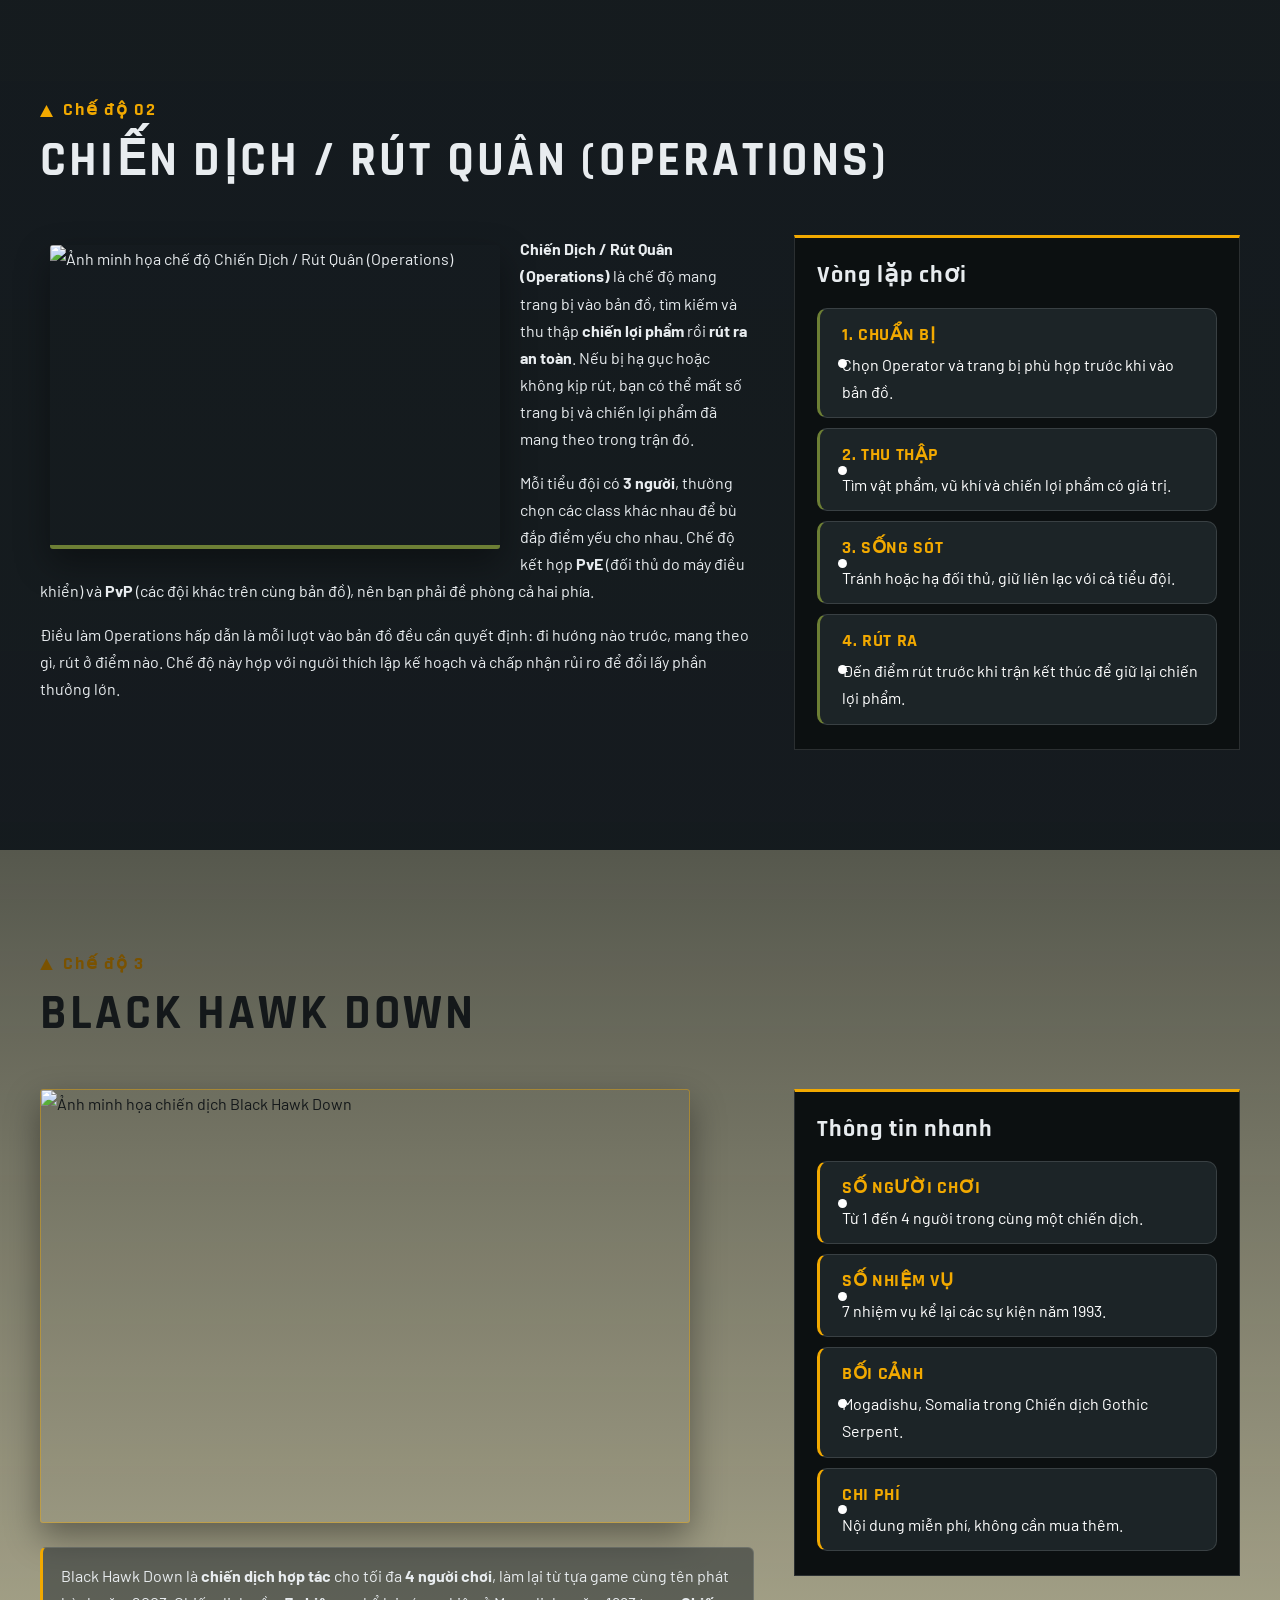
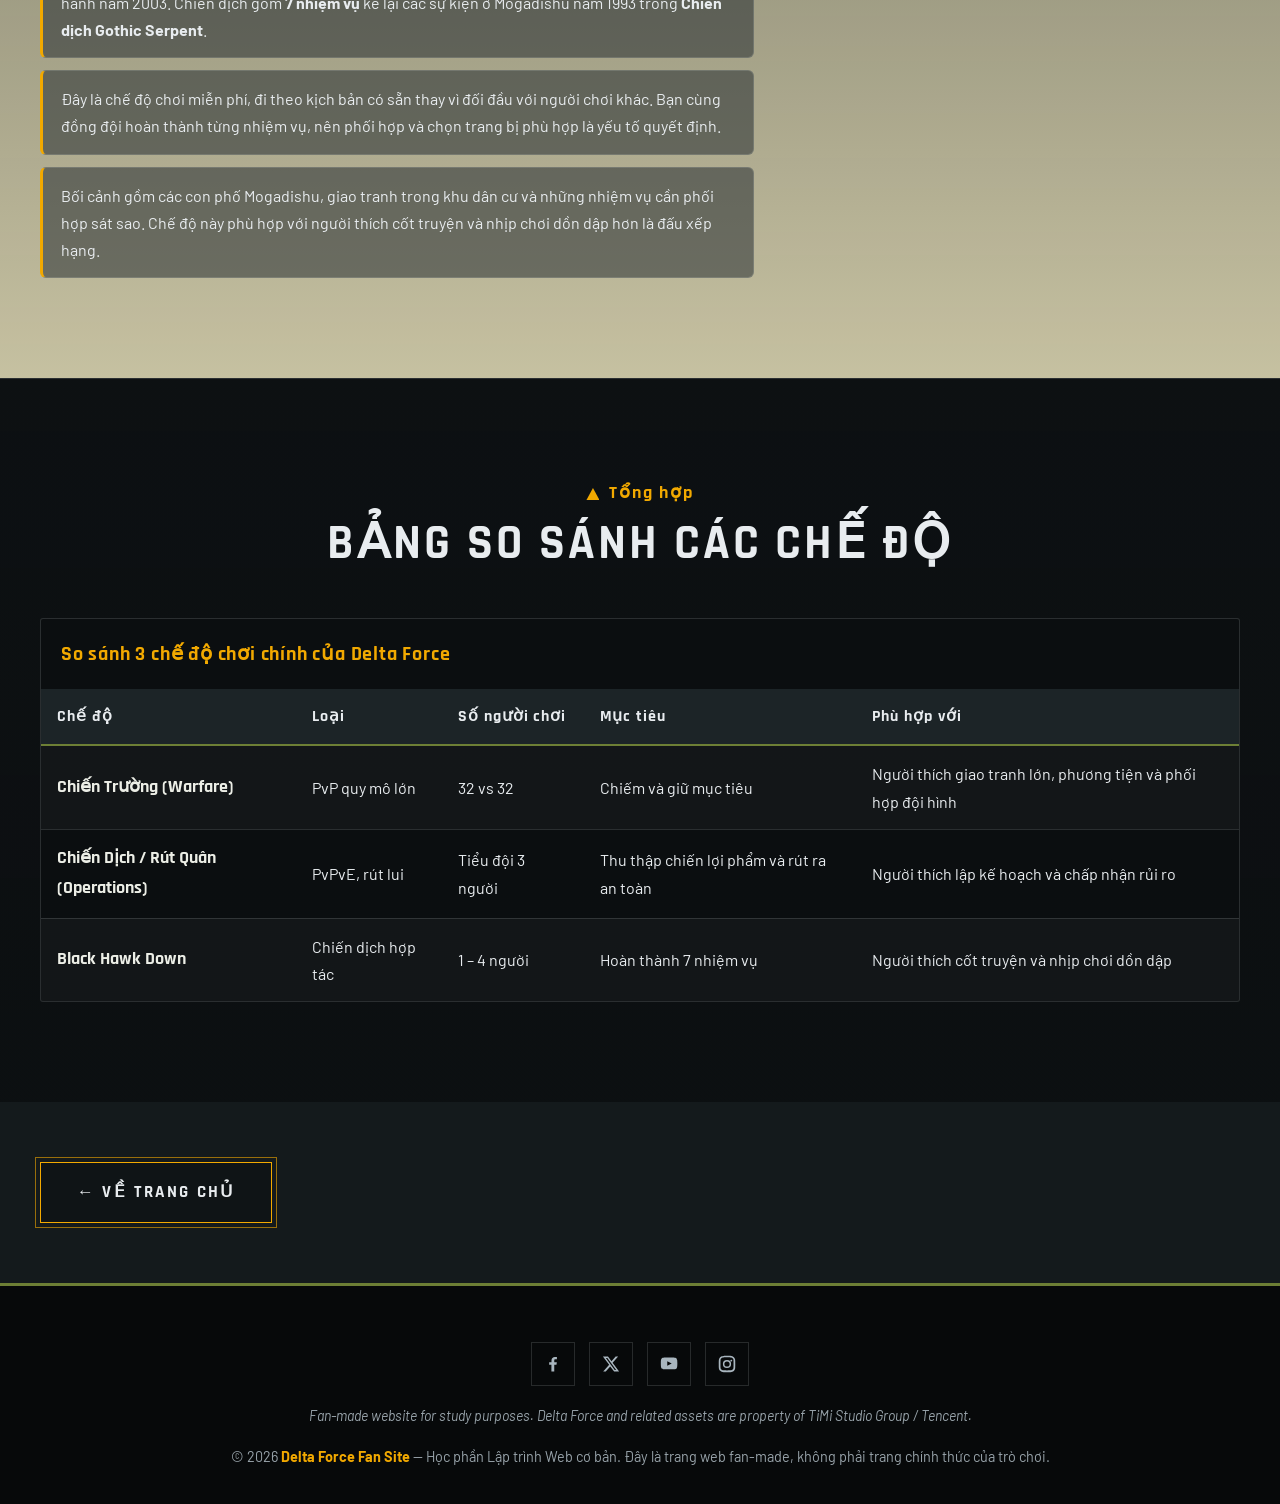
==== commit dc361cd5: "Merge branch 'main' of https://github.com/Ghao56/WEB_ASSIGNMENT-gioi-thieu-game-Delta-Force" ====
--- a/modes.html
+++ b/modes.html
@@ -5,10 +5,10 @@
     <meta charset="UTF-8">
     <meta name="viewport" content="width=device-width, initial-scale=1.0">
     <meta name="description"
-        content="Chi tiết ba chế độ chơi của Delta Force:Chiến Trường (Warfare) Chiến Dịch / Rút Quân và chiến dịch Black Hawk Down, kèm bảng so sánh.">
+content="Chi tiết ba chế độ chơi của Delta Force: Chiến Trường (Warfare), Chiến Dịch / Rút Quân (Operations) và chiến dịch Black Hawk Down, kèm bảng so sánh.">
     <meta name="author" content="Sinh viên - Học phần Lập trình Web cơ bản">
-    <meta name="theme-color" content="#0b0e10">
-    <title>Chế độ chơi | Delta Force - Fan-made</title>
+    <meta name="theme-color" content="#0c1011">
+    <title>Chế độ chơi | Delta Force (fan-made)</title>
 
     <!-- Y1: CSS ngoài (dùng chung với trang chủ) -->
     <link rel="preconnect" href="https://fonts.googleapis.com">
@@ -24,14 +24,20 @@
         .page-head {
             padding: 190px 0 70px;
             background:
-                linear-gradient(rgba(11, 14, 16, .82), rgba(11, 14, 16, .92)),
+                linear-gradient(rgba(12, 16, 17, .84), rgba(12, 16, 17, .94)),
+                linear-gradient(rgba(242, 169, 0, .05) 1px, transparent 1px) 0 0 / 48px 48px,
+                linear-gradient(90deg, rgba(242, 169, 0, .05) 1px, transparent 1px) 0 0 / 48px 48px,
                 url("images/hero-2.svg") center / cover no-repeat;
             text-align: center;
         }
 
         .page-head__title {
             margin: 8px 0 14px;
-            font-size: clamp(2.2rem, 6vw, 3.6rem);
+            font-family: var(--font-stencil);
+            font-size: clamp(2rem, 5.4vw, 3.4rem);
+            font-weight: 400;
+            line-height: 1.1;
+            letter-spacing: .04em;
         }
 
         .page-head__text {
@@ -103,8 +109,8 @@
             position: sticky;
             top: 0;
             z-index: 40;
-            background: rgba(11, 14, 16, .96);
-            border-bottom: 1px solid var(--line);
+            background: rgba(12, 16, 17, .96);
+            border-bottom: 2px solid var(--olive);
         }
 
         .jump-nav__list {
@@ -119,16 +125,18 @@
 
         .jump-nav__link {
             font-family: var(--font-head);
-            font-size: .95rem;
+            font-size: 1.05rem;
             font-weight: 600;
-            letter-spacing: .12em;
-            text-transform: uppercase;
+            letter-spacing: .08em;
             color: var(--text-muted);
+            border-bottom: 2px solid transparent;
+            transition: color var(--t-fast), border-color var(--t-fast);
         }
 
         .jump-nav__link:hover,
         .jump-nav__link:focus-visible {
             color: var(--accent);
+            border-bottom-color: var(--accent);
         }
 
         /* Y3: float + clearfix - ảnh chạy bên cạnh văn bản */
@@ -144,7 +152,8 @@
             max-width: 100%;
             height: auto;
             margin: 10px 20px 20px 10px;
-            border-radius: 15px;
+            border-radius: var(--radius);
+            border-bottom: 4px solid var(--olive);
             box-shadow: var(--shadow);
         }
 
@@ -156,12 +165,19 @@
             align-items: start;
         }
 
+        .mode-detail__aside {
+            padding: 24px 22px;
+            background: var(--bg-dark);
+            border: 1px solid var(--line);
+            border-top: 3px solid var(--accent);
+        }
+
         .mode-detail__aside-title {
             margin: 0 0 6px;
             font-family: var(--font-head);
-            font-size: 1.4rem;
-            letter-spacing: .06em;
-            text-transform: uppercase;
+            font-size: 1.5rem;
+            letter-spacing: .04em;
+            color: var(--text);
         }
 
         /* Danh sách luật chơi */
@@ -175,9 +191,10 @@
 
         .rule-list__item {
             position: relative;
-            padding: 12px 16px 12px 42px;
+            padding: 12px 16px 12px 22px;
             background: var(--panel-2);
             border: 1px solid var(--line);
+            border-left: 3px solid var(--olive);
             border-radius: 10px;
             color: white; /* thêm dòng này để chữ nội dung thành màu trắng */
         }
@@ -198,11 +215,11 @@
         .rule-list__name {
             display: block;
             font-family: var(--font-head);
-            font-size: 1.05rem;
+            font-size: 1.1rem;
             font-weight: 700;
-            letter-spacing: .06em;
+            letter-spacing: .04em;
             text-transform: uppercase;
-            color: green; /* đổi từ vàng sang xanh lá */
+            color: var(--accent);
         }
 
         /* Bảng so sánh - cho phép cuộn ngang trên màn hình nhỏ */
@@ -216,23 +233,22 @@
             overflow-x: auto;
             background: rgba(11, 14, 16, 0.648);
             border: 1px solid var(--line);
-            border-radius: 16px;
+            border-radius: var(--radius);
         }
 
         .compare-table {
             width: 100%;
             min-width: 720px;
             border-collapse: collapse;
-            font-size: .95rem;
+            font-size: 1rem;
         }
 
         .compare-table caption {
             padding: 18px 20px;
             font-family: var(--font-head);
-            font-size: 1.15rem;
+            font-size: 1.25rem;
             font-weight: 700;
-            letter-spacing: .08em;
-            text-transform: uppercase;
+            letter-spacing: .04em;
             text-align: left;
             color: var(--accent);
         }
@@ -247,16 +263,22 @@
         .compare-table thead th {
             background: var(--panel-2);
             font-family: var(--font-head);
-            font-size: .9rem;
-            letter-spacing: .1em;
-            text-transform: uppercase;
+            font-size: 1rem;
+            letter-spacing: .06em;
             color: var(--text);
             white-space: nowrap;
+            border-bottom: 2px solid var(--olive);
+        }
+
+        .compare-table tbody th {
+            font-family: var(--font-head);
+            font-size: 1.1rem;
+            color: var(--paper);
         }
 
         /* Y2: sọc kẻ xen kẽ bằng :nth-child - không dùng !important */
         .compare-table tbody tr:nth-child(odd) {
-            background: rgba(255, 255, 255, .02);
+            background: rgba(255, 255, 255, .03);
         }
 
         /* Y2: hover đổi nền hàng */
@@ -264,6 +286,7 @@
             background: rgba(242, 169, 0, .12);
         }
 
+        .compare-table tbody tr:last-child th,
         .compare-table tbody tr:last-child td {
             border-bottom: 0;
         }
@@ -318,12 +341,13 @@
 
         .table-hint {
             margin: 14px 0 0;
-            font-size: .88rem;
+            padding-left: 14px;
+            font-size: .92rem;
             color: var(--text-muted);
         }
 
         .back-home {
-            margin-top: 60px;
+            margin: 60px auto;
         }
 
         /* Đường kẻ nhấn mạnh cho dòng lưu ý */
@@ -376,13 +400,10 @@
                 <li class="site-nav__item"><a class="site-nav__link" href="index.html">Trang chủ</a></li>
                 <li class="site-nav__item"><a class="site-nav__link" href="index.html#tinh-nang">Tính năng</a></li>
                 <li class="site-nav__item"><a class="site-nav__link" href="index.html#gioi-thieu">Giới thiệu</a></li>
-                <li class="site-nav__item"><a class="site-nav__link" href="index.html#lop-nhan-vat">Lớp
-                        nhân vật</a></li>
+                <li class="site-nav__item"><a class="site-nav__link" href="index.html#lop-nhan-vat">Class nhân vật</a></li>
                 <li class="site-nav__item"><a class="site-nav__link" href="#che-do-1">Chế độ chơi</a></li>
-                <li class="site-nav__item"><a class="site-nav__link" href="index.html#thu-vien">Thư
-                        viện</a></li>
-                <li class="site-nav__item"><a class="site-nav__link" href="index.html#lien-he">Liên hệ</a>
-                </li>
+                <li class="site-nav__item"><a class="site-nav__link" href="index.html#thu-vien">Thư viện</a></li>
+                <li class="site-nav__item"><a class="site-nav__link" href="index.html#lien-he">Liên hệ</a></li>
             </ul>
         </nav>
 
@@ -395,11 +416,9 @@
         <section class="page-head">
             <div class="container">
                 <p class="hero__kicker">Chế độ chơi</p>
-                <h1 class="page-head__title">Ba chế độ, ba phong cách chiến đấu</h1>
+                <h1 class="page-head__title">Ba chế độ, ba cách chiến đấu</h1>
                 <p class="page-head__text">
-                    Delta Force không chỉ là một chế độ bắn súng. Mỗi chế độ dưới đây đòi hỏi
-                    những kỹ năng chiến thuật khác nhau:Chiến Trường (Warfare) trận chiến
-                    Chiến Dịch / Rút Quân và chiến dịch hợp tác.
+                    Delta Force không chỉ có một kiểu trận đấu. Mỗi chế độ đòi hỏi kỹ năng chiến thuật khác nhau: Chiến Trường (Warfare) giao tranh quy mô lớn, Chiến Dịch / Rút Quân (Operations) thu thập rồi rút lui, và chiến dịch hợp tác.
                 </p>
                 <div class="mode-preview-list" aria-label="Ba chế độ chơi">
                     <a class="mode-preview" href="#che-do-1">
@@ -425,8 +444,8 @@
         <nav class="jump-nav" aria-label="Điều hướng nhanh">
             <div class="container">
                 <ul class="jump-nav__list">
-                    <li><a class="jump-nav__link" href="#che-do-1">Chiến Trường (Warfare)</a></li>
-                    <li><a class="jump-nav__link" href="#che-do-2">Chiến Dịch / Rút Quân</a></li>
+<li><a class="jump-nav__link" href="#che-do-1">Chiến Trường (Warfare)</a></li>
+                    <li><a class="jump-nav__link" href="#che-do-2">Chiến Dịch / Rút Quân (Operations)</a></li>
                     <li><a class="jump-nav__link" href="#che-do-3">Black Hawk Down</a></li>
                     <li><a class="jump-nav__link" href="#bang-so-sanh">Bảng so sánh</a></li>
                 </ul>
@@ -445,23 +464,22 @@
                 <div class="mode-detail__grid">
                     <!-- Y3: float + clearfix (ảnh chạy bên cạnh văn bản) -->
                     <div class="mode-detail__prose">
-                        <img class="mode-detail__float" src="https://images.steamusercontent.com/ugc/54703244189315467/EA57E9C06701A7EF053900324DBE820E4A8C7F16/"
-                            alt="Ảnh minh họa chế độ chiến tranh Chiến Trường (Warfare)" width="900" height="600">
-                        <p>
-                            Đây là chế độ dài nhất và cũng là điểm nhấn của Delta Force hiện nay.
-                            Hai đội đối đầu trên bản đồ trải rộng, gồm cả không gian đất, biển
-                            và không trung, với quy mô lên tới <strong>32 người chơi mỗi phe</strong>.
-                        </p>
-                        <p>
-                            Bản đồ không chỉ có bộ binh: người chơi có thể gọi tiếp viện, sử dụng
-                            xe tăng, xe bọn, trực thăng Black Hawk và tàu đổ bộ để thay đổi
-                            mật độ trận đấu. Vì vậy, thuộc tính bản đồ, vị trí và thời tiết chiến
-                            là là những thứ sinh viên cần phân tích trước mỗi trận.
-                        </p>
-                        <p>
-                            Chế độ này rất hợp với người chơi thích tranh chiến, muốn làm đội trưởng,
-                            xây dựng đội hình và trích danh. Người chơi thích chật, đánh bạn
-                            đông đều thường chọn <strong>Chiến Dịch / Rút Quân</strong> ở phía dưới.
+<img class="mode-detail__float" src="https://cdn-media.sforum.vn/storage/app/media/quangduy/warfare-delta-force-gameplay-ava-1.jpg"
+                            alt="Ảnh minh họa chế độ Chiến Trường (Warfare)" width="900" height="600">
+                        <p>
+                            Warfare là chế độ quy mô lớn và là điểm nhấn của Delta Force. Hai đội đối đầu trên
+                            bản đồ rộng gồm mặt đất, mặt nước và không trung, với
+                            <strong>32 người chơi mỗi phe</strong>.
+                        </p>
+                        <p>
+                            Chiến trường không chỉ có bộ binh. Người chơi có thể dùng xe tăng, xe bọc thép,
+                            trực thăng Black Hawk và tàu tấn công để thay đổi cục diện. Vì vậy, địa hình, vị
+                            trí đặt phương tiện và nhịp tiếp viện là những điều cần tính trước mỗi trận.
+                        </p>
+                        <p>
+                            Chế độ này hợp với người thích giao tranh lớn, muốn phối hợp đội hình và giữ một
+                            vai trò rõ ràng trong đội. Nếu bạn thích nhịp chơi chậm hơn, nhiều rủi ro hơn,
+                            hãy xem <strong>Chiến Dịch / Rút Quân (Operations)</strong> ở phần tiếp theo.
                         </p>
                     </div>
 
@@ -469,23 +487,23 @@
                         <h3 class="mode-detail__aside-title">Luật chơi cơ bản</h3>
                         <ul class="rule-list">
                             <li class="rule-list__item">
-                                <span class="rule-list__name">Tấn công / Phòng thủ (A/D)</span>
-                                Một bên tấn công, bên còn lại phòng thủ; đội thắng ở mục tiêu chung
-                                trước sẽ chiếm thắng.
-                            </li>
-                            <li class="rule-list__item">
-                                <span class="rule-list__name">Chiếm đỉnh điểm</span>
-                                Chiếm giữ một khu vực, đội giữ vùng đấy lâu hơn sẽ cộng thêm
-                                điểm theo thời gian.
-                            </li>
-                            <li class="rule-list__item">
-                                <span class="rule-list__name">Gọi tiếp viện</span>
-                                Giữ điểm cấp tương trợ và phát tân binh đưa họ vào cuộc tranh.
-                            </li>
-                            <li class="rule-list__item">
-                                <span class="rule-list__name">Phương tiện cơ giác</span>
-                                Gắn tên phương tiện cấp cho cả đội: xe tăng, xe bọn, trực thăng và
-                                tàu đổ bộ.
+                                <span class="rule-list__name">Conquest</span>
+                                Hai đội tranh giành các điểm chiếm trên bản đồ; đội kiểm soát nhiều điểm hơn
+                                sẽ dẫn trước.
+                            </li>
+                            <li class="rule-list__item">
+                                <span class="rule-list__name">Breakthrough</span>
+                                Một bên tấn công, bên còn lại phòng thủ; bên tấn công phải lần lượt phá vỡ
+                                các tuyến mục tiêu.
+                            </li>
+                            <li class="rule-list__item">
+                                <span class="rule-list__name">Hồi sinh đồng đội</span>
+                                Class Recon có thể đặt Respawn Beacon để đồng đội quay lại trận gần tuyến đầu.
+                            </li>
+                            <li class="rule-list__item">
+                                <span class="rule-list__name">Phương tiện chiến đấu</span>
+                                Xe tăng, xe bọc thép, trực thăng và tàu tấn công là lực lượng dùng chung
+                                của cả đội.
                             </li>
                         </ul>
                     </aside>
@@ -499,30 +517,29 @@
             <div class="container">
                 <header class="section-head">
                     <p class="section-head__script">Chế độ 02</p>
-                    <h2 class="section-head__title">Chiến Dịch / Rút Quân</h2>
+                    <h2 class="section-head__title">Chiến Dịch / Rút Quân (Operations)</h2>
                 </header>
 
                 <div class="mode-detail__grid">
                     <div class="mode-detail__prose">
-                        <img class="mode-detail__float" src="https://images.steamusercontent.com/ugc/54703244189315459/F6B24A06DF701DD4F19282E71B63676A1080CA75/"
-                            alt="Ảnh minh họa chế độ Chiến Dịch / Rút Quân" width="900" height="600">
-                        <p>
-                            <strong>Chiến Dịch / Rút Quân</strong> là chế độ mang thiết bị vào bản đồ, tìm cửa,
-                            gom <strong>chiến lợi phẩm</strong> rồi <strong>rút ra an toàn</strong>.
-                            Nếu thua, mất hết trang bị hoặc chết, bạn mất hết phần thưởng
-                            thuộc về cuộc trận.
-                        </p>
-                        <p>
-                            Mỗi tiểu đội có <strong>3 người</strong>, dùng ba lớp nhân vật khác nhau
-                            để bù đắc nhau. Chế độ này kết hợp <strong>PvE</strong> (đối thủ nhỏ là
-                            máy bay hạng) và <strong>PvP</strong> (cả những đội khác trong vùng lấy),
-                            nên cả dưới đều phải đề phòng.
-                        </p>
-                        <p>
-                            Vì sao lại thú vị? Vì mỗi lần vào cuộc vớt là một lần phải suy nghĩ: nên đi
-                            đâu trước, nên tiết kiệm gì, nên rút về ở đâu. Với người chơi thích lập
-                            kế hoạch và chọn mặt đường thoái, đây là nơi ẩn sức sẽ chạm vào những
-                            người chơi khác.
+<img class="mode-detail__float" src="https://images.steamusercontent.com/ugc/54703244189315459/F6B24A06DF701DD4F19282E71B63676A1080CA75/"
+                            alt="Ảnh minh họa chế độ Chiến Dịch / Rút Quân (Operations)" width="900" height="600">
+                        <p>
+                            <strong>Chiến Dịch / Rút Quân (Operations)</strong> là chế độ mang trang bị vào bản đồ, tìm kiếm và thu
+                            thập <strong>chiến lợi phẩm</strong> rồi <strong>rút ra an toàn</strong>. Nếu bị
+                            hạ gục hoặc không kịp rút, bạn có thể mất số trang bị và chiến lợi phẩm đã mang
+                            theo trong trận đó.
+                        </p>
+                        <p>
+                            Mỗi tiểu đội có <strong>3 người</strong>, thường chọn các class khác nhau để bù
+                            đắp điểm yếu cho nhau. Chế độ kết hợp <strong>PvE</strong> (đối thủ do máy điều
+                            khiển) và <strong>PvP</strong> (các đội khác trên cùng bản đồ), nên bạn phải đề
+                            phòng cả hai phía.
+                        </p>
+                        <p>
+                            Điều làm Operations hấp dẫn là mỗi lượt vào bản đồ đều cần quyết định: đi hướng
+                            nào trước, mang theo gì, rút ở điểm nào. Chế độ này hợp với người thích lập kế
+                            hoạch và chấp nhận rủi ro để đổi lấy phần thưởng lớn.
                         </p>
                     </div>
 
@@ -530,20 +547,20 @@
                         <h3 class="mode-detail__aside-title">Vòng lặp chơi</h3>
                         <ul class="rule-list">
                             <li class="rule-list__item">
-                                <span class="rule-list__name">1. Trang bị vào</span>
-                                Chọn trang bị phù hợp trước khi hạ cánh vào vùng lấy.
+                                <span class="rule-list__name">1. Chuẩn bị</span>
+                                Chọn Operator và trang bị phù hợp trước khi vào bản đồ.
                             </li>
                             <li class="rule-list__item">
                                 <span class="rule-list__name">2. Thu thập</span>
-                                Hòm gồm vật phẩm, vũ khí và giá trị tăng của chiến lợi phẩm.
+                                Tìm vật phẩm, vũ khí và chiến lợi phẩm có giá trị.
                             </li>
                             <li class="rule-list__item">
                                 <span class="rule-list__name">3. Sống sót</span>
-                                Giúp đỡ, giải thếp và tránh truy đuổi trong suốt chuyến lấy.
-                            </li>
-                            <li class="rule-list__item">
-                                <span class="rule-list__name">4. Rút an toàn</span>
-                                Tìm điểm rút lui trước khi hết viện binh hoặc kéo theo cả đội.
+                                Tránh hoặc hạ đối thủ, giữ liên lạc với cả tiểu đội.
+                            </li>
+                            <li class="rule-list__item">
+                                <span class="rule-list__name">4. Rút ra</span>
+                                Đến điểm rút trước khi trận kết thúc để giữ lại chiến lợi phẩm.
                             </li>
                         </ul>
                     </aside>
@@ -556,33 +573,29 @@
         <section class="section mode-detail" id="che-do-3">
             <div class="container">
                 <header class="section-head">
-                    <p class="section-head__script">Chế độ 03</p>
+                    <p class="section-head__script">Chế độ 3</p>
                     <h2 class="section-head__title">Black Hawk Down</h2>
                 </header>
 
                 <div class="mode-detail__grid">
                     <div class="mode-detail__prose">
-                        <img class="mode-detail__float" src="https://images.steamusercontent.com/ugc/54703244189315483/44840183FD8B1D09D56E779687129DBF3821C746/"
-                            alt="Ảnh minh họa chiến dịch Black Hawk Down">
-                        <p>
-                            Black Hawk Down là phần <strong>chiến dịch hợp tác</strong> cho tối
-                            đa <strong>4 người chơi</strong>, remake lại từ game cùng tên
-                            phát hành năm 2003. Chiến dịch được chia thành
-                            <strong>7 nhiệm vụ</strong> kể lại sự kiện ở Mogadishu năm 1993
+<img class="mode-detail__float" src="https://encrypted-tbn0.gstatic.com/images?q=tbn:ANd9GcRbE8ImMaecT4mOKAbBQJXv_4bAhdQpF8uWCnpL_nB8dlf5oZtA6El2E4eB&s=10"
+                            alt="Ảnh minh họa chiến dịch Black Hawk Down" width="900" height="600">
+                        <p>
+                            Black Hawk Down là <strong>chiến dịch hợp tác</strong> cho tối đa
+                            <strong>4 người chơi</strong>, làm lại từ tựa game cùng tên phát hành năm 2003.
+                            Chiến dịch gồm <strong>7 nhiệm vụ</strong> kể lại các sự kiện ở Mogadishu năm 1993
                             trong <strong>Chiến dịch Gothic Serpent</strong>.
                         </p>
                         <p>
-                            Mỗi người chơi chọn một vai trò chuyên môn riêng, ví dụ cấp âm,
-                            hỏa hoạn hay giám sát, và người chơi sẽ dựa vào đó để giúp phần
-                            việc chăm sóc đồng đội. Một cốt truyện mới liên quan tới tổ chức
-                            <strong>GTI (Global Threat Initiative)</strong> được thêm vào
-                            để làm nền cho cuộc phẫu nạn.
-                        </p>
-                        <p>
-                            Các phong cảnh nổi bật được xây dựng lại: phố Mogadishu, chiến đấu
-                            đường phố, nhiệm vụ ban đêm và khu vực sụp cõi. Đây là chế độ độc
-                            nhất trong ba chế độ vì nó có kịch bản định sẵn cho người chơi
-                            thích chiến thuật dồn dập.
+                            Đây là chế độ chơi miễn phí, đi theo kịch bản có sẵn thay vì đối đầu với người
+                            chơi khác. Bạn cùng đồng đội hoàn thành từng nhiệm vụ, nên phối hợp và chọn trang
+                            bị phù hợp là yếu tố quyết định.
+                        </p>
+                        <p>
+                            Bối cảnh gồm các con phố Mogadishu, giao tranh trong khu dân cư và những nhiệm vụ
+                            cần phối hợp sát sao. Chế độ này phù hợp với người thích cốt truyện và nhịp chơi
+                            dồn dập hơn là đấu xếp hạng.
                         </p>
                     </div>
 
@@ -591,19 +604,19 @@
                         <ul class="rule-list">
                             <li class="rule-list__item">
                                 <span class="rule-list__name">Số người chơi</span>
-                                Từ 1 đến 4 người, chơi cùng một chiến dịch.
+                                Từ 1 đến 4 người trong cùng một chiến dịch.
                             </li>
                             <li class="rule-list__item">
                                 <span class="rule-list__name">Số nhiệm vụ</span>
-                                7 nhiệm vụ kể lại chuỗi chiến dịch năm 1993.
-                            </li>
-                            <li class="rule-list__item">
-                                <span class="rule-list__name">Vai trò chuyên môn</span>
-                                Cấp âm, hỏa hoạn, giám sát &mdash; người chơi chia nhau việc.
-                            </li>
-                            <li class="rule-list__item">
-                                <span class="rule-list__name">Thời điểm ra mắt</span>
-                                Phát hành tháng 2 năm 2025, cộng thêm miễn phí.
+                                7 nhiệm vụ kể lại các sự kiện năm 1993.
+                            </li>
+                            <li class="rule-list__item">
+                                <span class="rule-list__name">Bối cảnh</span>
+                                Mogadishu, Somalia trong Chiến dịch Gothic Serpent.
+                            </li>
+                            <li class="rule-list__item">
+                                <span class="rule-list__name">Chi phí</span>
+                                Nội dung miễn phí, không cần mua thêm.
                             </li>
                         </ul>
                     </aside>
@@ -623,56 +636,41 @@
                 <!-- Y3: overflow-x để bảng không làm tràn trang khi màn hình nhỏ -->
                 <div class="table-wrap" tabindex="0" role="region" aria-label="Bảng so sánh các chế độ chơi">
                     <table class="compare-table">
-                        <caption>So sánh 4 chế độ chơi chính của Delta Force</caption>
+                        <caption>So sánh 3 chế độ chơi chính của Delta Force</caption>
                         <thead>
                             <tr>
                                 <th scope="col">Chế độ</th>
                                 <th scope="col">Loại</th>
-                                <th scope="col">Số người chơi / lối</th>
+                                <th scope="col">Số người chơi</th>
                                 <th scope="col">Mục tiêu</th>
-                                <th scope="col">Hợp nhất</th>
+                                <th scope="col">Phù hợp với</th>
                             </tr>
                         </thead>
                         <tbody>
                             <tr>
-                                <td>Chiến tranh Chiến Trường (Warfare)</td>
-                                <td>PvP liên đội</td>
+<th scope="row">Chiến Trường (Warfare)</th>
+                                <td>PvP quy mô lớn</td>
                                 <td>32 vs 32</td>
                                 <td>Chiếm và giữ mục tiêu</td>
-                                <td>Thích chiến trận, đội hình, phương tiện</td>
+                                <td>Người thích giao tranh lớn, phương tiện và phối hợp đội hình</td>
                             </tr>
                             <tr>
-                                <td>Chiến Dịch / Rút Quân</td>
-                                <td>PvPvE rút lui</td>
+<th scope="row">Chiến Dịch / Rút Quân (Operations)</th>
+                                <td>PvPvE, rút lui</td>
                                 <td>Tiểu đội 3 người</td>
-                                <td>Thu thập chiến lợi phẩm và rút an toàn</td>
-                                <td>Thích gây náp, tấn công, đổi đội</td>
+                                <td>Thu thập chiến lợi phẩm và rút ra an toàn</td>
+                                <td>Người thích lập kế hoạch và chấp nhận rủi ro</td>
                             </tr>
                             <tr>
-                                <td>Black Hawk Down</td>
+                                <th scope="row">Black Hawk Down</th>
                                 <td>Chiến dịch hợp tác</td>
                                 <td>1 &ndash; 4 người</td>
-                                <td>Hoàn thành 7 nhiệm vụ chiến dịch</td>
-                                <td>Thích chiến thuật dồn dập, có cốt truyện</td>
-                            </tr>
-                            <tr>
-                                <td>Hot Zone</td>
-                                <td>PvP ngắn, nhanh</td>
-                                <td>3 x 3 x 3</td>
-                                <td>Tiêu diệt hết đội địch hoặc tải lên MandelCell</td>
-                                <td>Thích trận đấu nhanh, ít vào đội</td>
+                                <td>Hoàn thành 7 nhiệm vụ</td>
+                                <td>Người thích cốt truyện và nhịp chơi dồn dập</td>
                             </tr>
                         </tbody>
                     </table>
                 </div>
-
-                <!-- Y1: ví dụ INLINE CSS (thuộc tính style nằm trong thẻ HTML) -->
-                <p class="note table-hint" style="border-left-color: #7d8f3a;">
-                    <strong>Lưu ý:</strong> dòng này được định dạng bằng CSS nội tuyến
-                    (<code>style="..."</code>) để minh họa cách làm CSS nội tuyến trong thẻ. Các quy
-                    tắc khác của trang này nằm trong thẻ <code>style</code> ở trong
-                    <code>&lt;head&gt;</code>, phần còn lại dùng file CSS ngoài.
-                </p>
             </div>
         </section>
 
@@ -689,38 +687,30 @@
 
             <ul class="social">
                 <li class="social__item">
-                    <a class="social__link" href="#" aria-label="Facebook">
+                    <a class="social__link" href="https://www.facebook.com/deltaforcegame" target="_blank" rel="noopener noreferrer" aria-label="Facebook">
                         <svg viewBox="0 0 24 24" width="20" height="20" aria-hidden="true" focusable="false">
-                            <path
-                                d="M13.5 21v-8h2.7l.4-3.1h-3.1V7.9c0-.9.25-1.5 1.55-1.5h1.65V3.6c-.3-.04-1.3-.13-2.45-.13-2.4 0-4.05 1.47-4.05 4.17V9.9H7.4V13h2.7v8h3.4z"
-                                fill="currentColor" />
+                            <path d="M13.5 21v-8h2.7l.4-3.1h-3.1V7.9c0-.9.25-1.5 1.55-1.5h1.65V3.6c-.3-.04-1.3-.13-2.45-.13-2.4 0-4.05 1.47-4.05 4.17V9.9H7.4V13h2.7v8h3.4z" fill="currentColor"></path>
                         </svg>
                     </a>
                 </li>
                 <li class="social__item">
-                    <a class="social__link" href="#" aria-label="X (Twitter)">
+                    <a class="social__link" href="https://x.com/DeltaForce_Game" target="_blank" rel="noopener noreferrer" aria-label="X (Twitter)">
                         <svg viewBox="0 0 24 24" width="20" height="20" aria-hidden="true" focusable="false">
-                            <path
-                                d="M17.53 3h3.06l-6.69 7.64L21.75 21h-5.98l-4.7-6.13L5.7 21H2.63l7.15-8.17L2.25 3h6.13l4.25 5.6L17.53 3zm-1.07 16.2h1.7L7.62 4.72H5.8l10.66 14.48z"
-                                fill="currentColor" />
+                            <path d="M17.53 3h3.06l-6.69 7.64L21.75 21h-5.98l-4.7-6.13L5.7 21H2.63l7.15-8.17L2.25 3h6.13l4.25 5.6L17.53 3zm-1.07 16.2h1.7L7.62 4.72H5.8l10.66 14.48z" fill="currentColor"></path>
                         </svg>
                     </a>
                 </li>
                 <li class="social__item">
-                    <a class="social__link" href="#" aria-label="YouTube">
+                    <a class="social__link" href="https://www.youtube.com/@DeltaForceGame" target="_blank" rel="noopener noreferrer" aria-label="YouTube">
                         <svg viewBox="0 0 24 24" width="20" height="20" aria-hidden="true" focusable="false">
-                            <path
-                                d="M21.6 7.2s-.2-1.4-.8-2c-.75-.8-1.6-.8-2-.85C16 4.2 12 4.2 12 4.2s-4 0-6.8.2c-.4.05-1.25.05-2 .85-.6.6-.8 2-.8 2S2.2 8.8 2.2 10.5v1.5c0 1.6.2 3.3.2 3.3s.2 1.4.8 2c.75.8 1.75.75 2.2.85 1.6.15 6.8.2 6.8.2s4 0 6.8-.2c.4-.06 1.25-.06 2-.86.6-.6.8-2 .8-2s.2-1.6.2-3.3v-1.5c0-1.7-.2-3.3-.2-3.3zM9.9 14.2V8.6l5.4 2.8-5.4 2.8z"
-                                fill="currentColor" />
+                            <path d="M21.6 7.2s-.2-1.4-.8-2c-.75-.8-1.6-.8-2-.85C16 4.2 12 4.2 12 4.2s-4 0-6.8.2c-.4.05-1.25.05-2 .85-.6.6-.8 2-.8 2S2.2 8.8 2.2 10.5v1.5c0 1.6.2 3.3.2 3.3s.2 1.4.8 2c.75.8 1.75.75 2.2.85 1.6.15 6.8.2 6.8.2s4 0 6.8-.2c.4-.06 1.25-.06 2-.86.6-.6.8-2 .8-2s.2-1.6.2-3.3v-1.5c0-1.7-.2-3.3-.2-3.3zM9.9 14.2V8.6l5.4 2.8-5.4 2.8z" fill="currentColor"></path>
                         </svg>
                     </a>
                 </li>
                 <li class="social__item">
-                    <a class="social__link" href="#" aria-label="Instagram">
+                    <a class="social__link" href="https://www.instagram.com/deltaforcegameglobal/" target="_blank" rel="noopener noreferrer" aria-label="Instagram">
                         <svg viewBox="0 0 24 24" width="20" height="20" aria-hidden="true" focusable="false">
-                            <path
-                                d="M12 2.2c-2.7 0-3 0-4.05.06-1.05.05-1.77.22-2.4.46a4.9 4.9 0 00-1.78 1.16 4.9 4.9 0 00-1.16 1.78c-.24.63-.41 1.35-.46 2.4C2.1 9 2.1 9.3 2.1 12s0 3 .06 4.05c.05 1.05.22 1.77.46 2.4a4.9 4.9 0 001.16 1.78 4.9 4.9 0 001.78 1.16c.63.24 1.35.41 2.4.46 1.05.06 1.35.06 4.05.06s3 0 4.05-.06c1.05-.05 1.77-.22 2.4-.46a5.1 5.1 0 002.94-2.94c.24-.63.41-1.35.46-2.4.06-1.05.06-1.35.06-4.05s0-3-.06-4.05c-.05-1.05-.22-1.77-.46-2.4a4.9 4.9 0 00-1.16-1.78 4.9 4.9 0 00-1.78-1.16c-.63-.24-1.35-.41-2.4-.46C15 2.2 14.7 2.2 12 2.2zm0 1.8c2.66 0 2.95 0 4 .06.9.04 1.4.19 1.72.32.43.17.74.37 1.06.69.32.32.52.63.69 1.06.13.32.28.83.32 1.72.06 1.05.06 1.34.06 4s0 2.95-.06 4c-.04.9-.19 1.4-.32 1.72a2.9 2.9 0 01-.69 1.06 2.9 2.9 0 01-1.06.69c-.32.13-.83.28-1.72.32-1.05.06-1.34.06-4 .06s-2.95 0-4-.06c-.9-.04-1.4-.19-1.72-.32a2.9 2.9 0 01-1.06-.69 2.9 2.9 0 01-.69-1.06c-.13-.32-.28-.83-.32-1.72-.06-1.05-.06-1.34-.06-4s0-2.95.06-4c.04-.9.19-1.4.32-1.72.17-.43.37-.74.69-1.06.32-.32.63-.52 1.06-.69.32-.13.83-.28 1.72-.32 1.05-.06 1.34-.06 4-.06zm0 3.06a4.94 4.94 0 110 9.88 4.94 4.94 0 010-9.88zm0 1.8a3.14 3.14 0 100 6.28 3.14 3.14 0 000-6.28zm5.14-2.1a1.15 1.15 0 110 2.3 1.15 1.15 0 010-2.3z"
-                                fill="currentColor" />
+                            <path d="M12 2.2c-2.7 0-3 0-4.05.06-1.05.05-1.77.22-2.4.46a4.9 4.9 0 00-1.78 1.16 4.9 4.9 0 00-1.16 1.78c-.24.63-.41 1.35-.46 2.4C2.1 9 2.1 9.3 2.1 12s0 3 .06 4.05c.05 1.05.22 1.77.46 2.4a4.9 4.9 0 001.16 1.78 4.9 4.9 0 001.78 1.16c.63.24 1.35.41 2.4.46 1.05.06 1.35.06 4.05.06s3 0 4.05-.06c1.05-.05 1.77-.22 2.4-.46a5.1 5.1 0 002.94-2.94c.24-.63.41-1.35.46-2.4.06-1.05.06-1.35.06-4.05s0-3-.06-4.05c-.05-1.05-.22-1.77-.46-2.4a4.9 4.9 0 00-1.16-1.78 4.9 4.9 0 00-1.78-1.16c-.63-.24-1.35-.41-2.4-.46C15 2.2 14.7 2.2 12 2.2zm0 1.8c2.66 0 2.95 0 4 .06.9.04 1.4.19 1.72.32.43.17.74.37 1.06.69.32.32.52.63.69 1.06.13.32.28.83.32 1.72.06 1.05.06 1.34.06 4s0 2.95-.06 4c-.04.9-.19 1.4-.32 1.72a2.9 2.9 0 01-.69 1.06 2.9 2.9 0 01-1.06.69c-.32.13-.83.28-1.72.32-1.05.06-1.34.06-4 .06s-2.95 0-4-.06c-.9-.04-1.4-.19-1.72-.32a2.9 2.9 0 01-1.06-.69 2.9 2.9 0 01-.69-1.06c-.13-.32-.28-.83-.32-1.72-.06-1.05-.06-1.34-.06-4s0-2.95.06-4c.04-.9.19-1.4.32-1.72.17-.43.37-.74.69-1.06.32-.32.63-.52 1.06-.69.32-.13.83-.28 1.72-.32 1.05-.06 1.34-.06 4-.06zm0 3.06a4.94 4.94 0 110 9.88 4.94 4.94 0 010-9.88zm0 1.8a3.14 3.14 0 100 6.28 3.14 3.14 0 000-6.28zm5.14-2.1a1.15 1.15 0 110 2.3 1.15 1.15 0 010-2.3z" fill="currentColor"></path>
                         </svg>
                     </a>
                 </li>
@@ -733,8 +723,8 @@
             </p>
 
             <p class="site-footer__copy">
-                &copy; 2025 <strong>Delta Force Fan Site</strong> &mdash; Học phần Lập trình Web cơ bản.
-                Đây là trang web fan-made, không phải trang web chính thức của trò chơi.
+                &copy; 2026 <strong>Delta Force Fan Site</strong> &mdash; Học phần Lập trình Web cơ bản.
+                Đây là trang web fan-made, không phải trang chính thức của trò chơi.
             </p>
         </div>
     </footer>
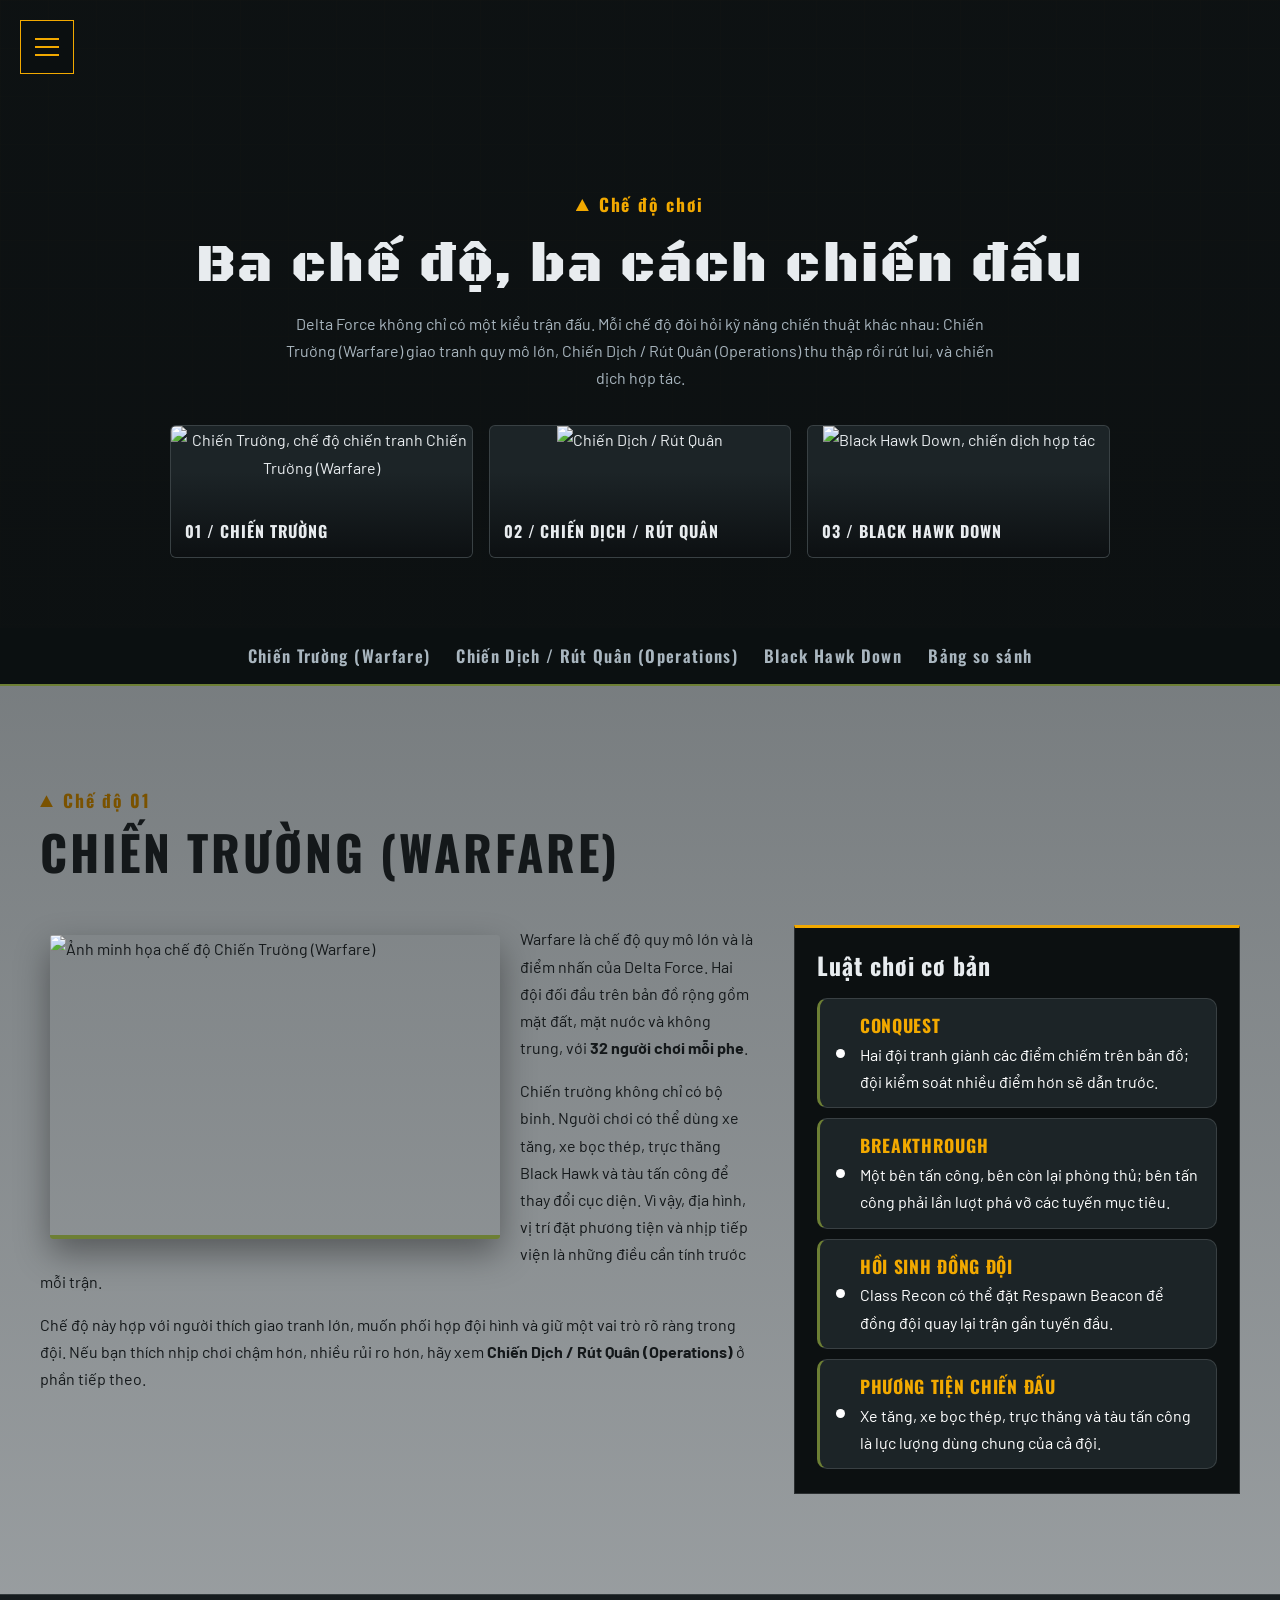
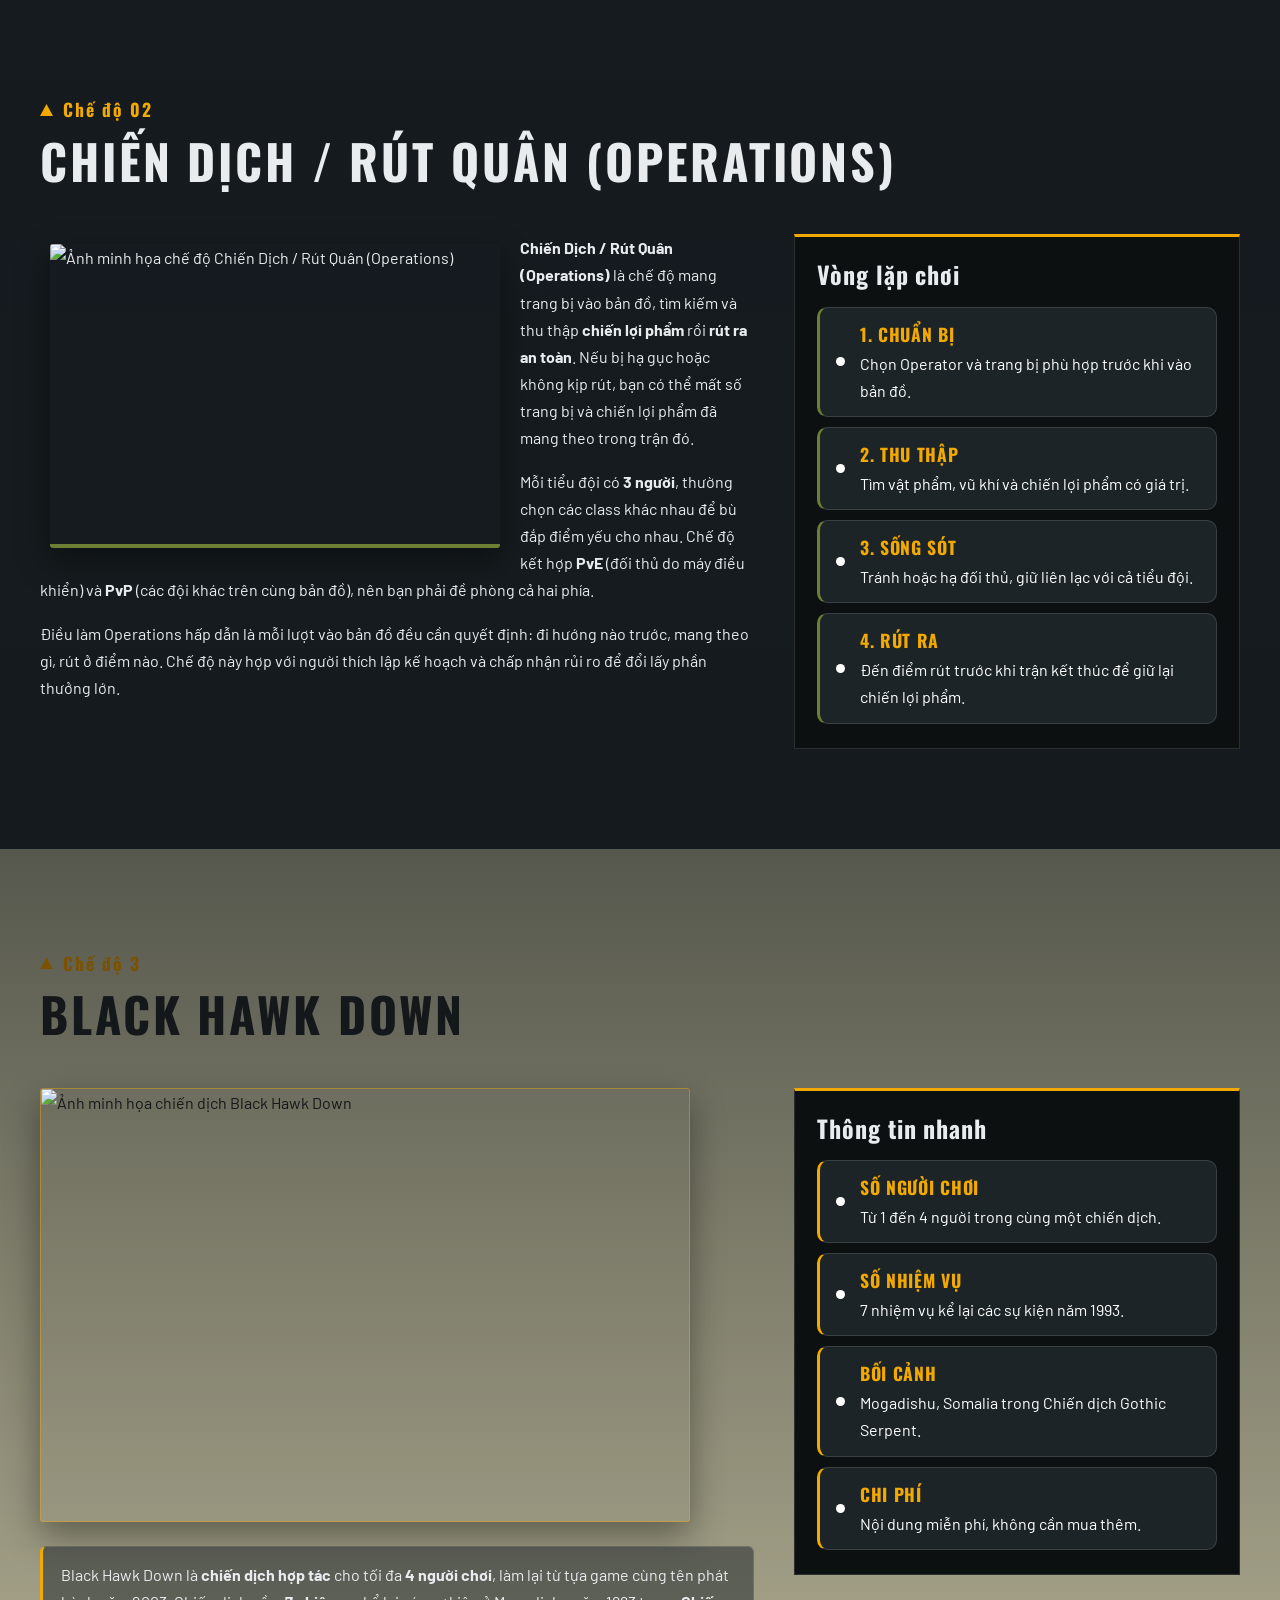
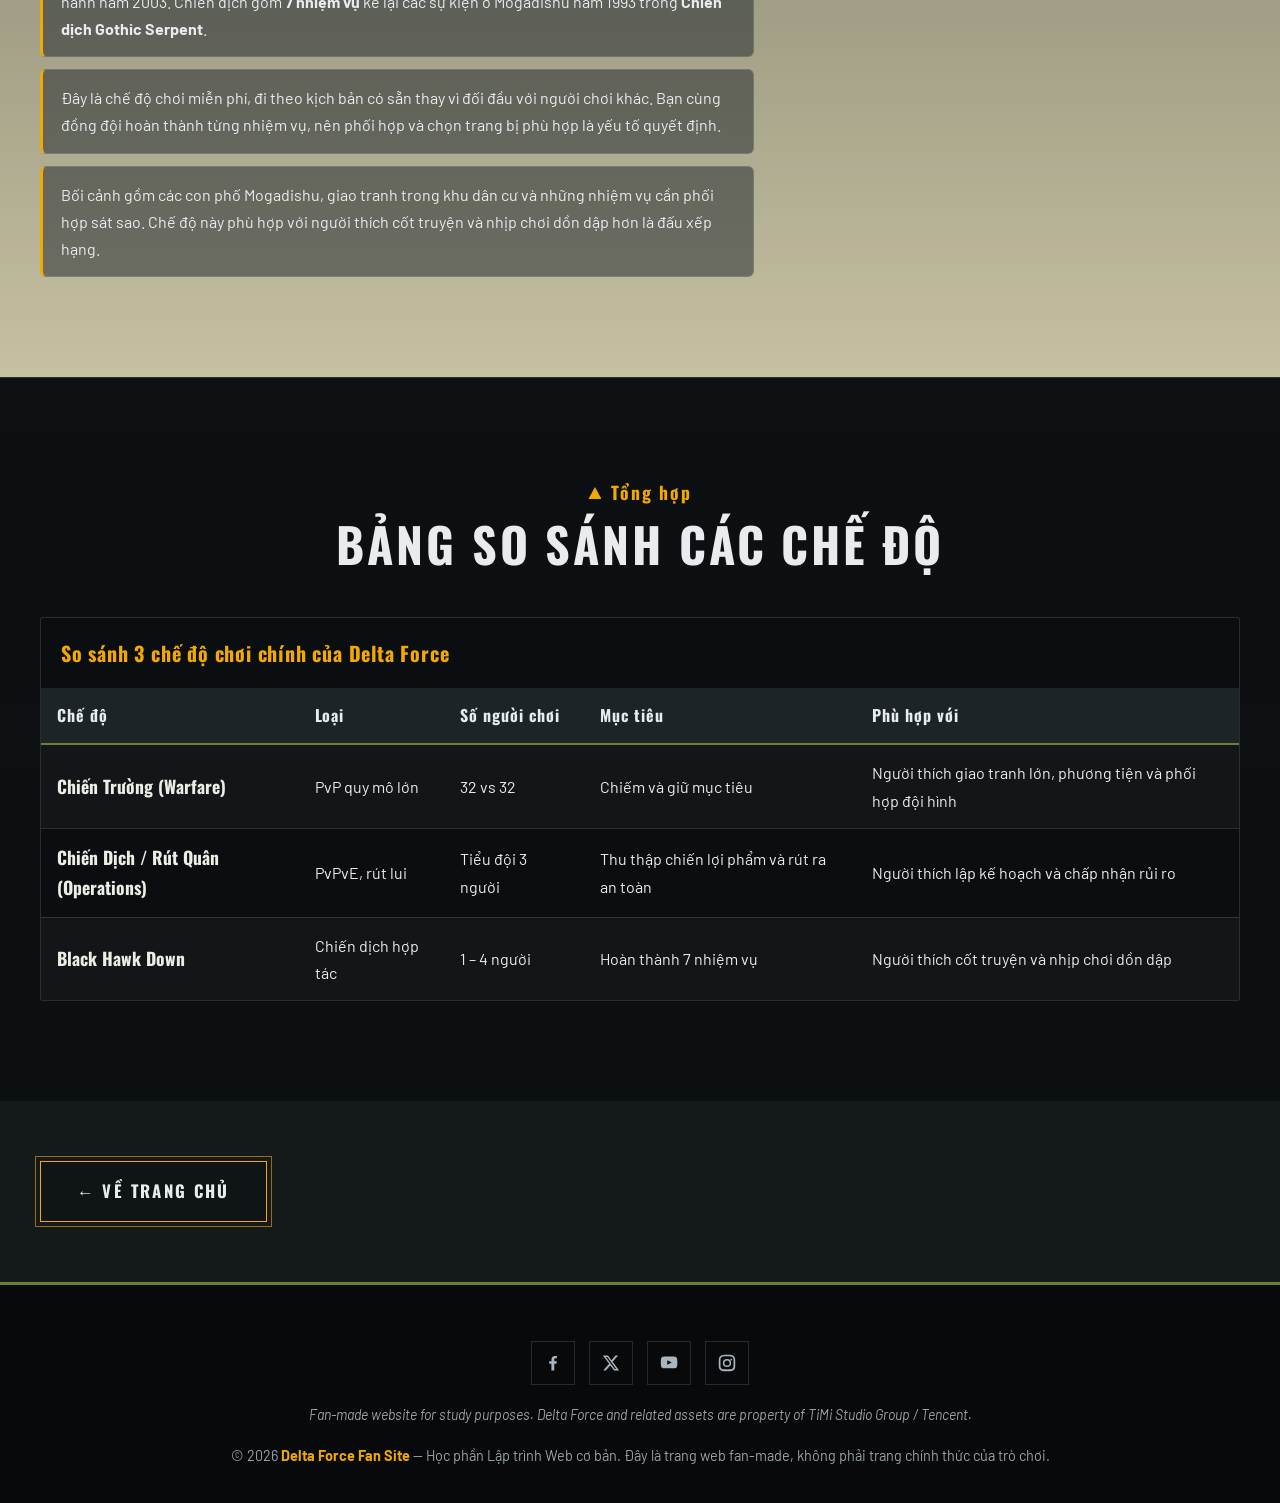
==== commit 58068f3f: "updated font lại" ====
--- a/modes.html
+++ b/modes.html
@@ -1,4 +1,4 @@
-<!DOCTYPE html>
+﻿<!DOCTYPE html>
 <html lang="vi">
 
 <head>
@@ -13,7 +13,7 @@
     <!-- Y1: CSS ngoài (dùng chung với trang chủ) -->
     <link rel="preconnect" href="https://fonts.googleapis.com">
     <link rel="preconnect" href="https://fonts.gstatic.com" crossorigin>
-    <link href="https://fonts.googleapis.com/css2?family=Rajdhani:wght@500;600;700&amp;family=Barlow:wght@400;500;600&amp;family=Black+Ops+One&amp;display=swap"
+    <link href="https://fonts.googleapis.com/css2?family=Oswald:wght@500;600;700&amp;family=Barlow:wght@400;500;600&amp;family=Black+Ops+One&amp;display=swap"
         rel="stylesheet">
     <link rel="stylesheet" href="css/style.css">
     <link rel="stylesheet" href="css/responsive.css">
@@ -191,7 +191,7 @@
 
         .rule-list__item {
             position: relative;
-            padding: 12px 16px 12px 22px;
+            padding: 12px 16px 12px 40px;
             background: var(--panel-2);
             border: 1px solid var(--line);
             border-left: 3px solid var(--olive);
@@ -203,11 +203,11 @@
         .rule-list__item::before {
             content: "";
             position: absolute;
-            left: 18px;
+            left: 16px;
             top: 50%;
             width: 9px;
             height: 9px;
-            margin-top: -4px;
+            margin-top: -4.5px;
             background: white; /* đổi từ var(--accent) sang trắng */
             border-radius: 50%;
         }
--- a/css/style.css
+++ b/css/style.css
@@ -34,8 +34,8 @@
     --line: rgba(232, 236, 239, .14);
     --line-light: #b3baae;
 
-    /* Font: Rajdhani (tiêu đề, giao diện) + Barlow (nội dung) + Black Ops One (stencil) */
-    --font-head: "Rajdhani", "Segoe UI", Arial, sans-serif;
+    /* Font: Oswald (tiêu đề, giao diện, hỗ trợ đầy đủ tiếng Việt) + Barlow (nội dung) + Black Ops One (stencil) */
+    --font-head: "Oswald", "Segoe UI", Arial, sans-serif;
     --font-body: "Barlow", "Segoe UI", Arial, sans-serif;
     --font-stencil: "Black Ops One", Impact, "Arial Black", sans-serif;
 
